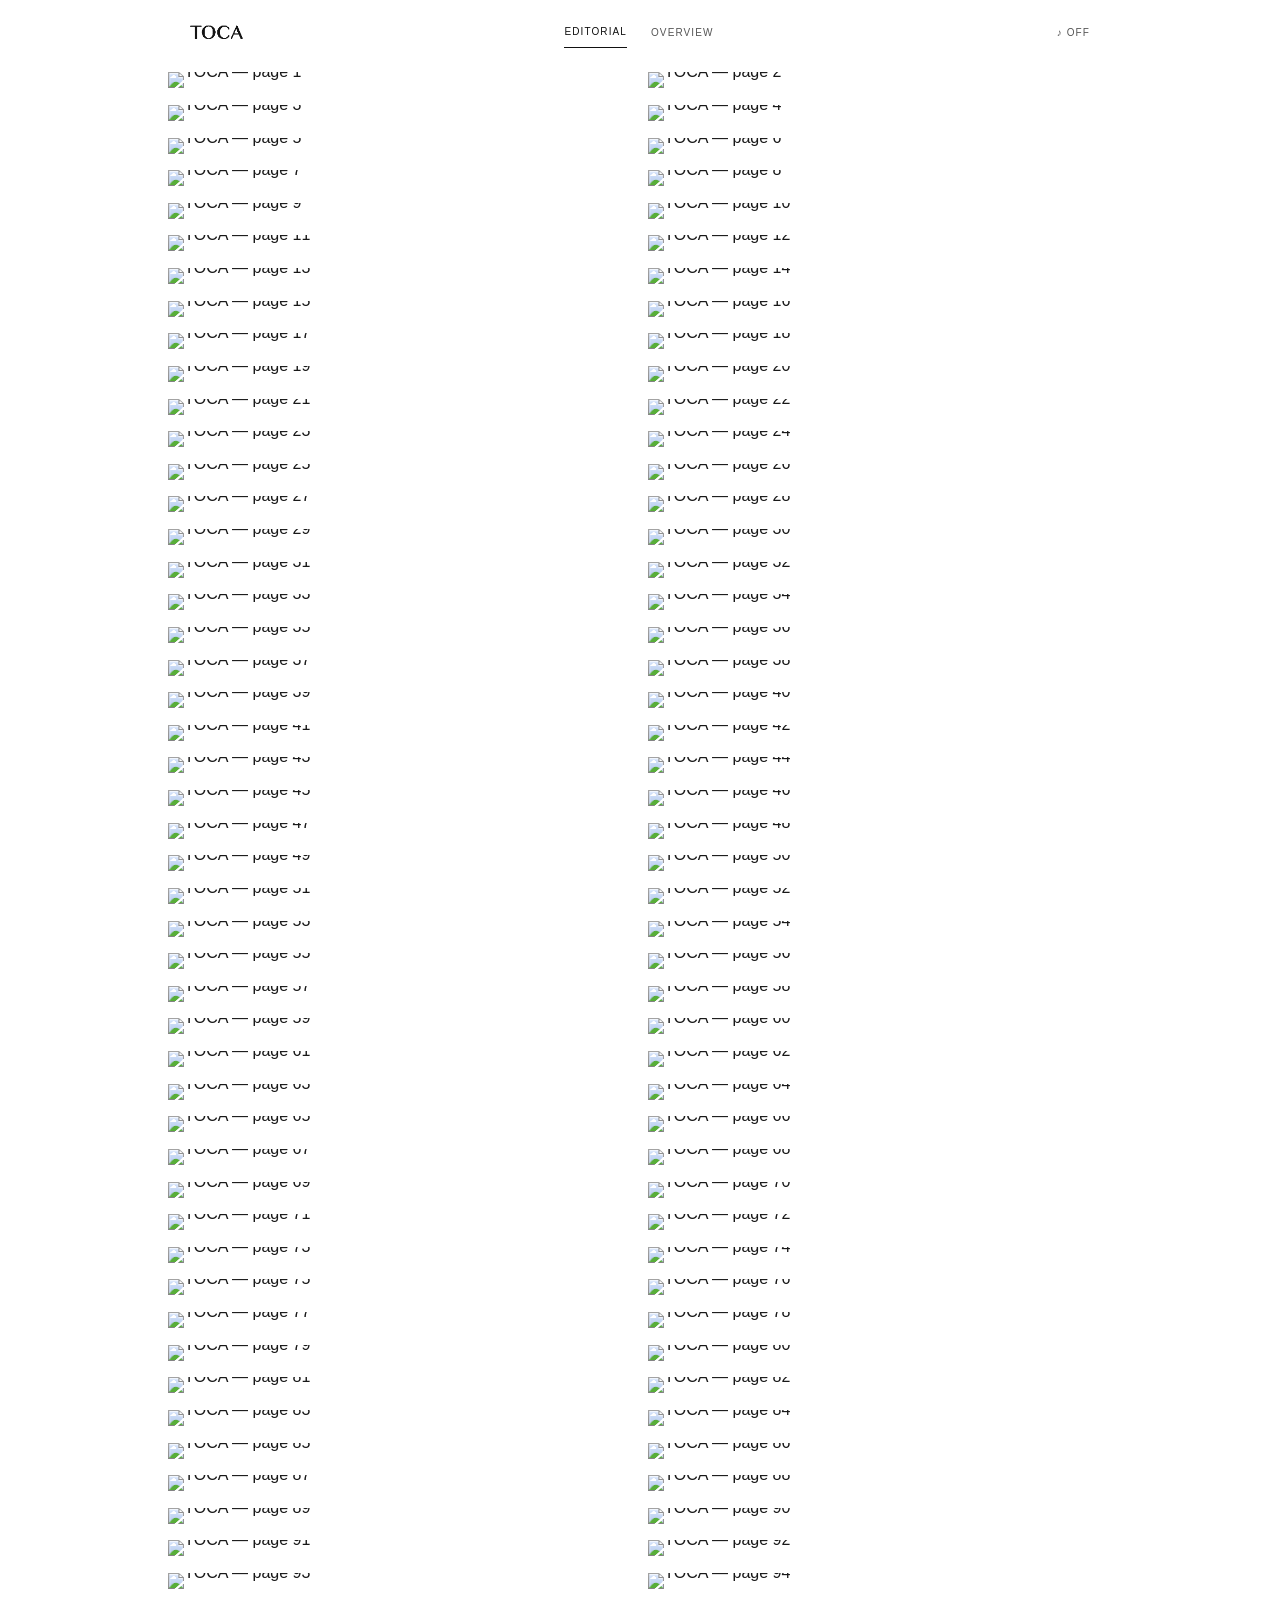
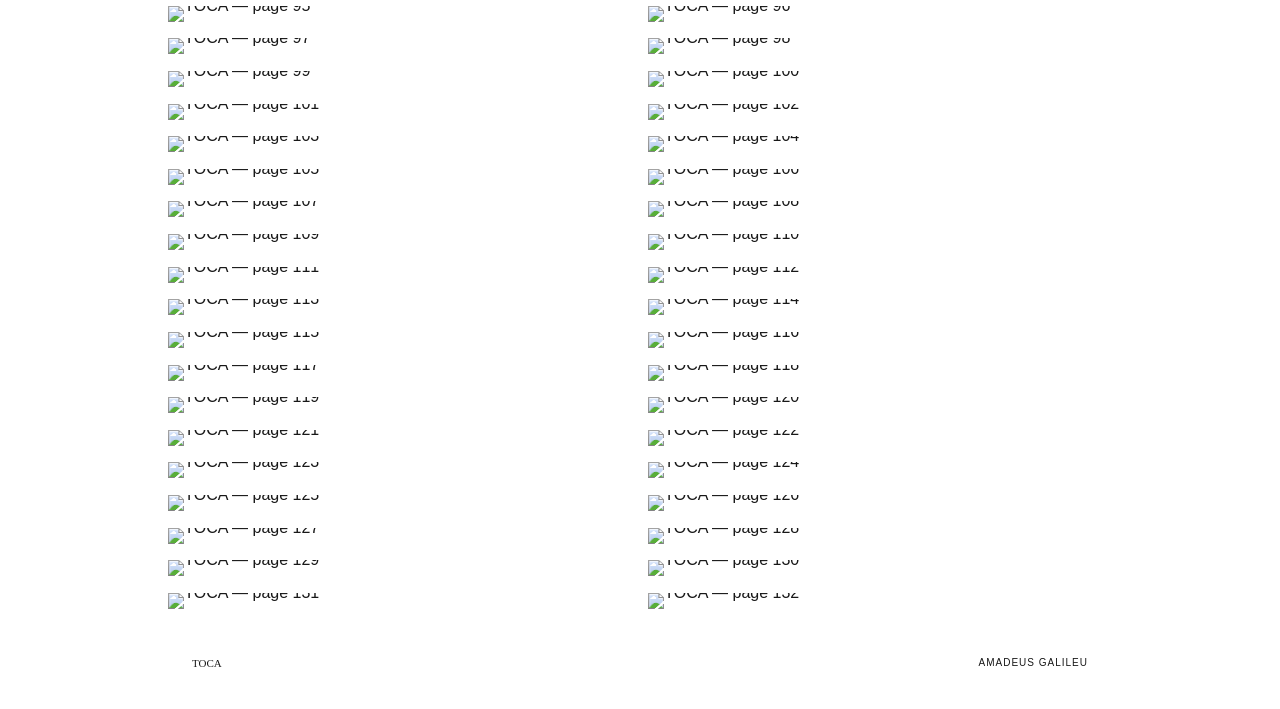
==== index.html @ cc063925 "Add files via upload" ====
<!doctype html><html lang="en"><head><meta charset="utf-8"><meta name="viewport" content="width=device-width,initial-scale=1"><title>TOCA — Amadeus Galileu</title><link rel="stylesheet" href="style.css"></head><body><header><a class="brand" href="#top" aria-label="TOCA home"><img src="toca-logo.png" alt="TOCA"></a><nav aria-label="View modes"><button class="tab active" id="editorialTab" aria-selected="true">EDITORIAL</button><button class="tab" id="overviewTab" aria-selected="false">OVERVIEW</button></nav><div class="controls"><button id="sound" aria-label="Music control">♪ <span id="soundLabel">OFF</span></button></div></header><main id="top"><div id="editorial" class="view" aria-label="Editorial portfolio"></div><div id="overview" class="view" hidden aria-label="Overview of all pages"></div></main><footer>TOCA <span>AMADEUS GALILEU</span></footer><audio id="music" loop preload="none"></audio><dialog id="musicDialog" aria-label="Music options"><form method="dialog"><button class="close" aria-label="Close">×</button></form><h2>Soundtrack</h2><p>London After Midnight — Sacrifice</p><p>Listen through the official release, or use a licensed audio file for playback on this site.</p><a href="https://www.youtube.com/watch?v=sWcyxztky0g" target="_blank" rel="noopener noreferrer">OPEN OFFICIAL VIDEO ↗</a><p class="music-note">The video opens in a separate tab. To enable in-site playback, add a licensed file named <code>music.mp3</code> beside index.html.</p></dialog><script src="script.js"></script></body></html>
---- style.css ----
*{box-sizing:border-box}html{scroll-behavior:smooth}body{margin:0;background:#fff;color:#181818;font-family:Arial,Helvetica,sans-serif}header{height:64px;max-width:920px;margin:auto;padding:0 10px;display:flex;align-items:center;justify-content:space-between;gap:14px}.brand img{display:block;width:53px;height:auto}nav{display:flex;gap:24px;align-items:center}button{font:10px Arial,sans-serif;letter-spacing:.11em;color:#555;background:none;border:0;cursor:pointer;padding:10px 0}.tab.active{color:#111;border-bottom:1px solid #111}.controls{min-width:55px;text-align:right}#editorial{width:min(calc(100% - 24px),960px);margin:auto}.spread{display:grid;grid-template-columns:repeat(2,minmax(0,1fr));gap:0}.page{position:relative;min-width:0;padding:.22cm;line-height:0}.page img{display:block;width:100%;height:auto;object-fit:contain}.overlay{position:absolute;left:.22cm;right:.22cm;bottom:.22cm;max-height:75%;overflow:auto;transform:translateY(102%);transition:transform .5s ease;background:rgba(255,255,255,.87);padding:20px;font:14px/1.55 Georgia,serif;line-height:1.55;pointer-events:none}.page.has-note{overflow:hidden;cursor:pointer}.page.has-note:hover .overlay,.page.has-note.open .overlay,.page.has-note:focus .overlay{transform:translateY(0)}#overview{width:min(calc(100% - 24px),1100px);margin:18px auto 40px}.overview-grid{display:grid;grid-template-columns:repeat(7,minmax(0,1fr));gap:7px}.thumb{display:block;min-width:0;border:0;background:#fff;padding:0;cursor:pointer;position:relative}.thumb img{display:block;width:100%;height:auto;aspect-ratio:1;object-fit:contain}.thumb span{display:block;text-align:center;color:#777;font:9px Arial,sans-serif;padding:5px 0}.thumb:hover img,.thumb:focus-visible img{outline:1px solid #555;outline-offset:2px}footer{max-width:920px;margin:0 auto;padding:40px 12px;display:flex;justify-content:space-between;font:11px Georgia,serif}footer span{font:10px Arial,sans-serif;letter-spacing:.1em}[hidden]{display:none!important}@media(max-width:850px){.overview-grid{grid-template-columns:repeat(5,minmax(0,1fr))}}@media(max-width:550px){header{height:54px;padding:0 10px}nav{gap:12px}button{font-size:9px}.brand img{width:45px}#editorial{width:100%}.page{padding:.20cm}.overlay{left:.20cm;right:.20cm;bottom:.20cm;padding:10px;font-size:11px}.overview-grid{grid-template-columns:repeat(3,minmax(0,1fr));gap:5px}footer{padding:25px 10px}}

/* Music options, displayed only when no licensed local audio is available. */
dialog{border:1px solid #d8d8d8;background:white;color:#222;max-width:min(440px,calc(100% - 32px));padding:28px 32px;box-shadow:0 12px 50px #0002;font:13px/1.6 Arial,sans-serif}dialog::backdrop{background:#0005}dialog h2{font:16px Georgia,serif;margin:0 0 14px}dialog p{margin:8px 0 14px}dialog a{color:#111;letter-spacing:.08em;font-size:11px;text-decoration:underline}dialog .music-note{font-size:11px;color:#777;margin-top:24px}dialog form{float:right}dialog .close{font-size:24px;padding:0;line-height:1}
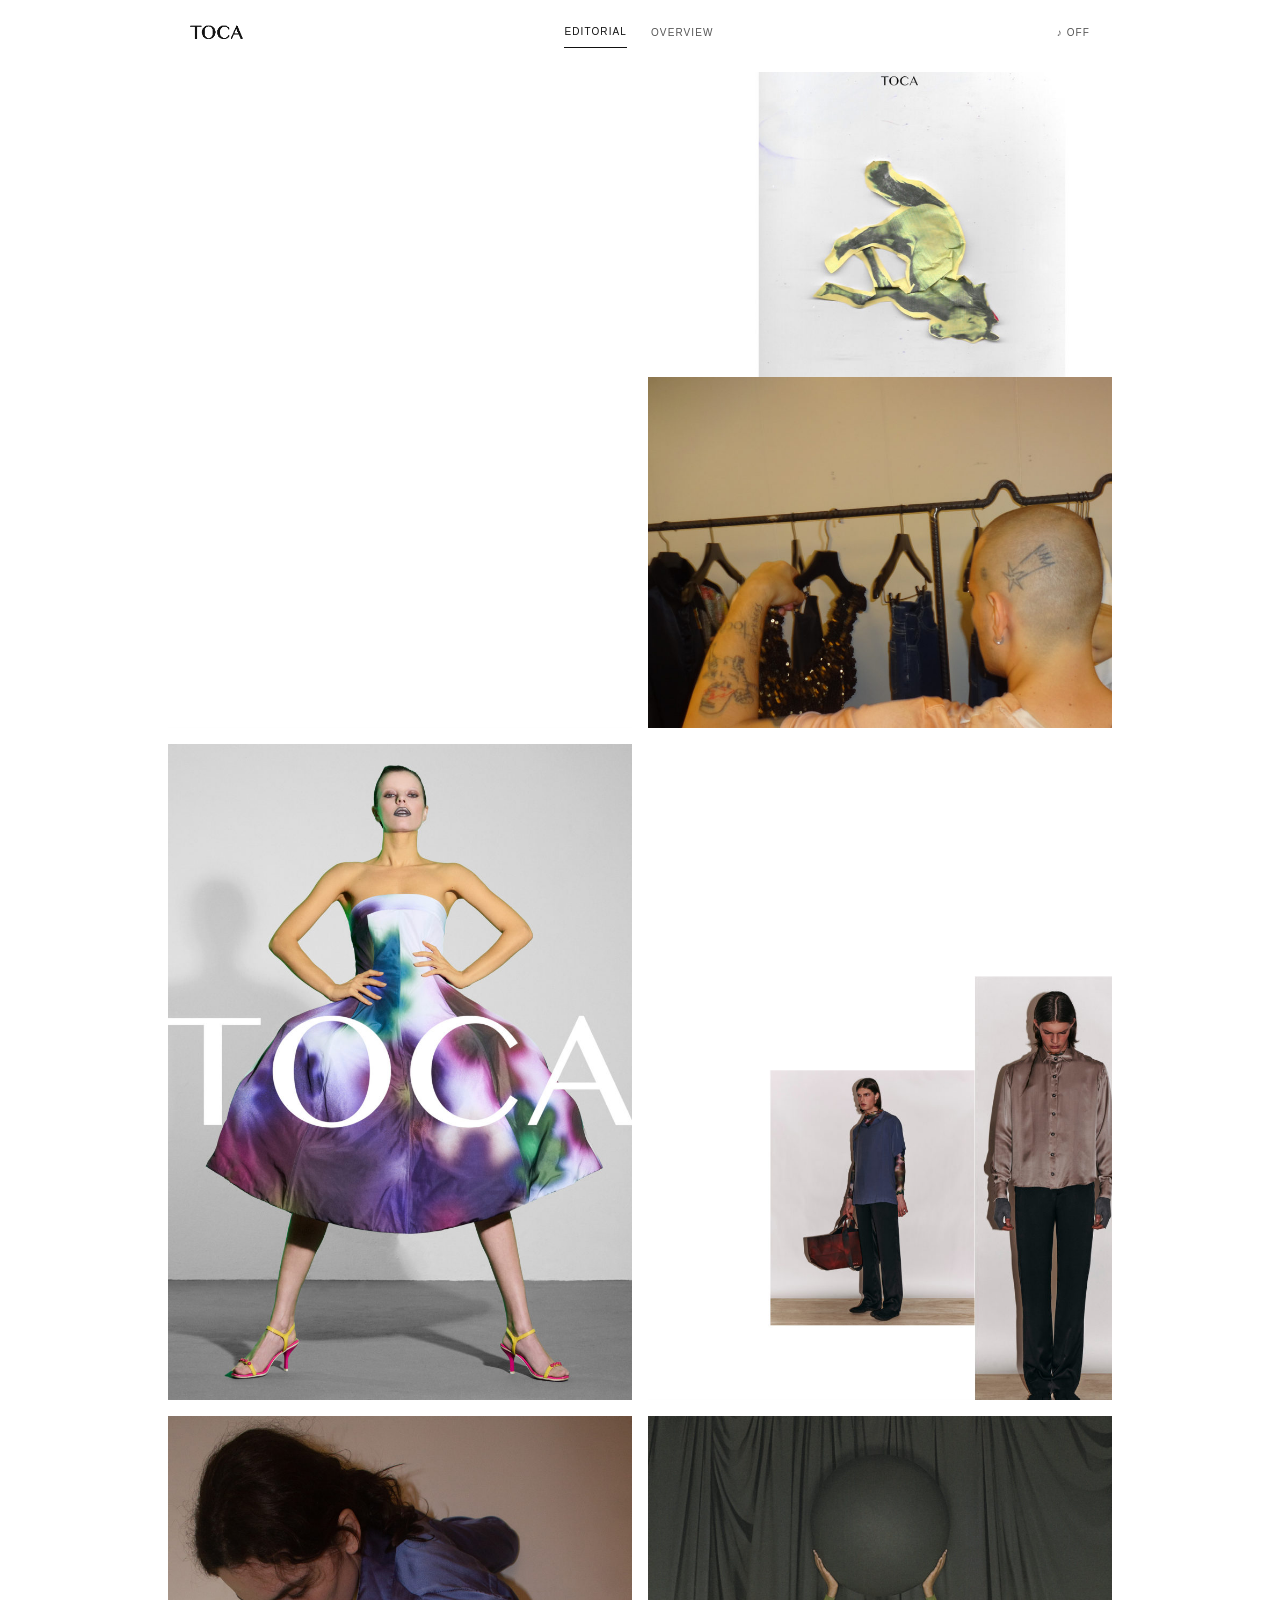
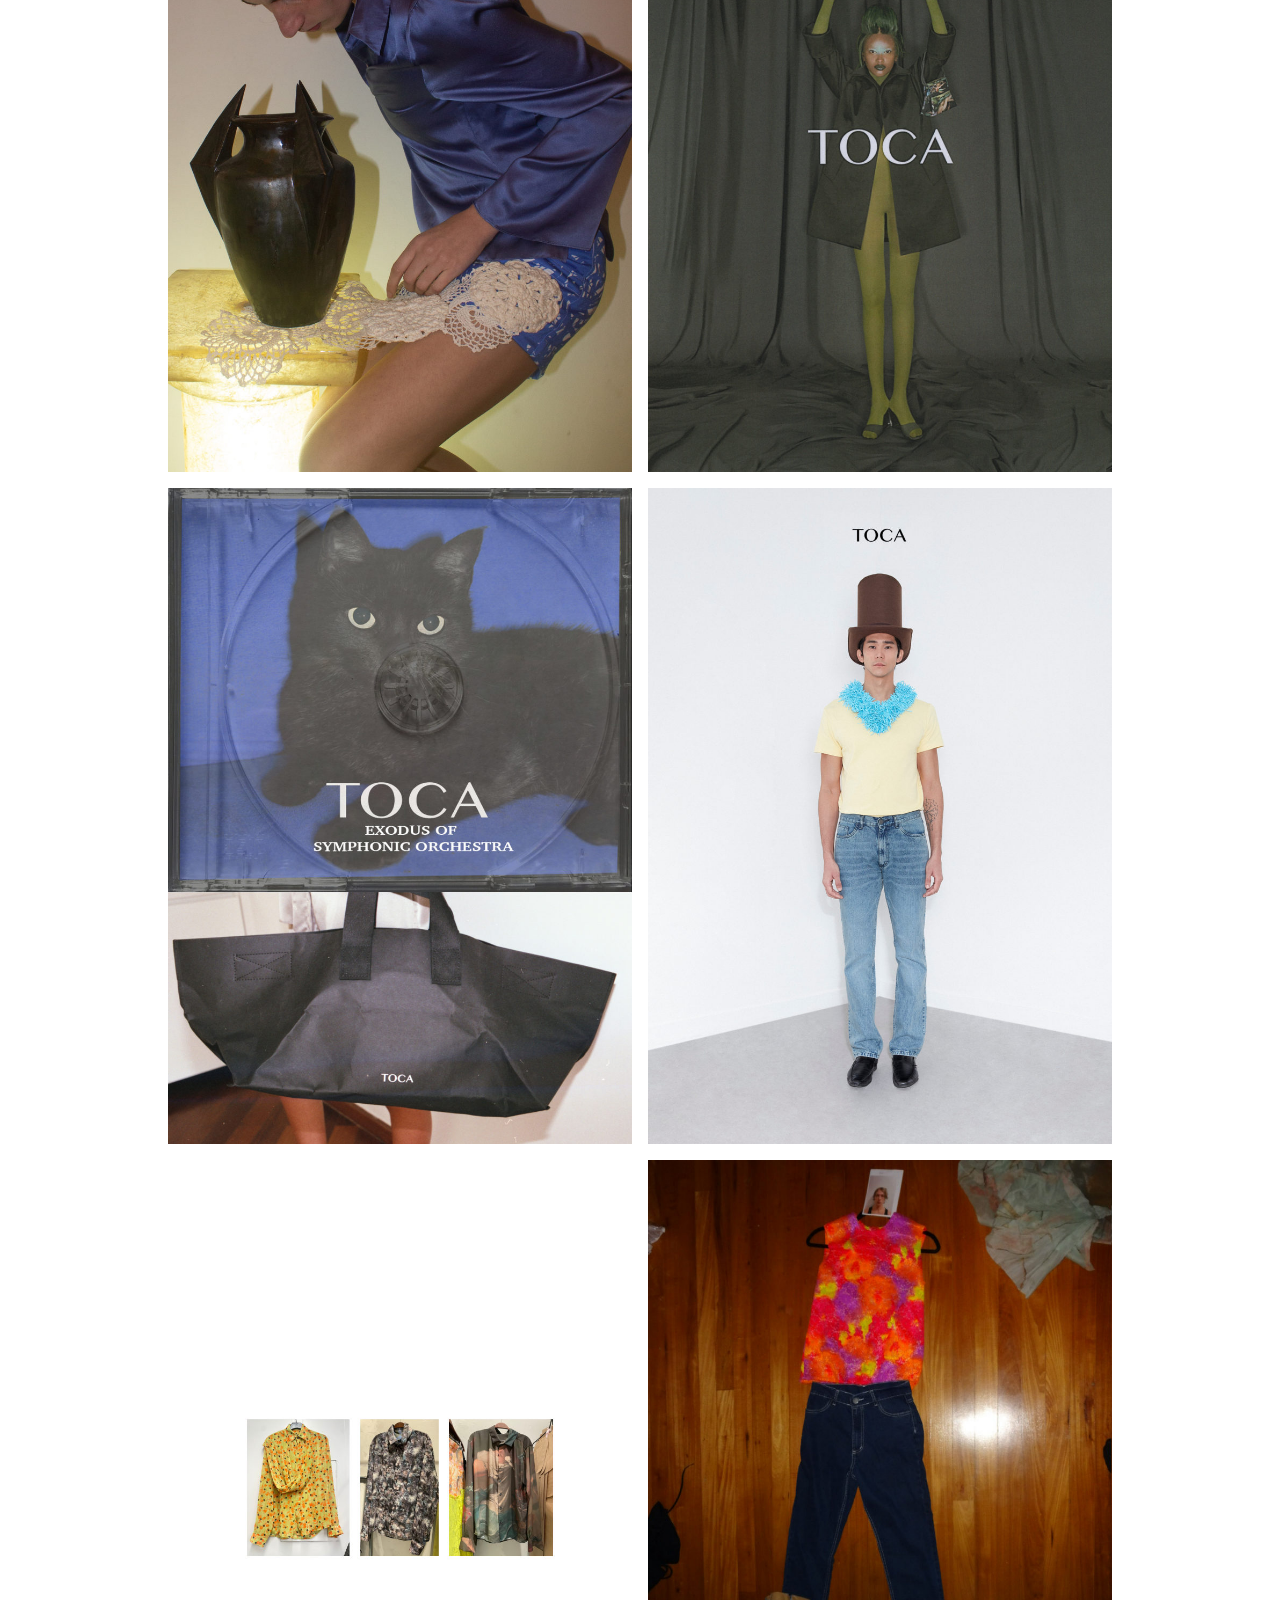
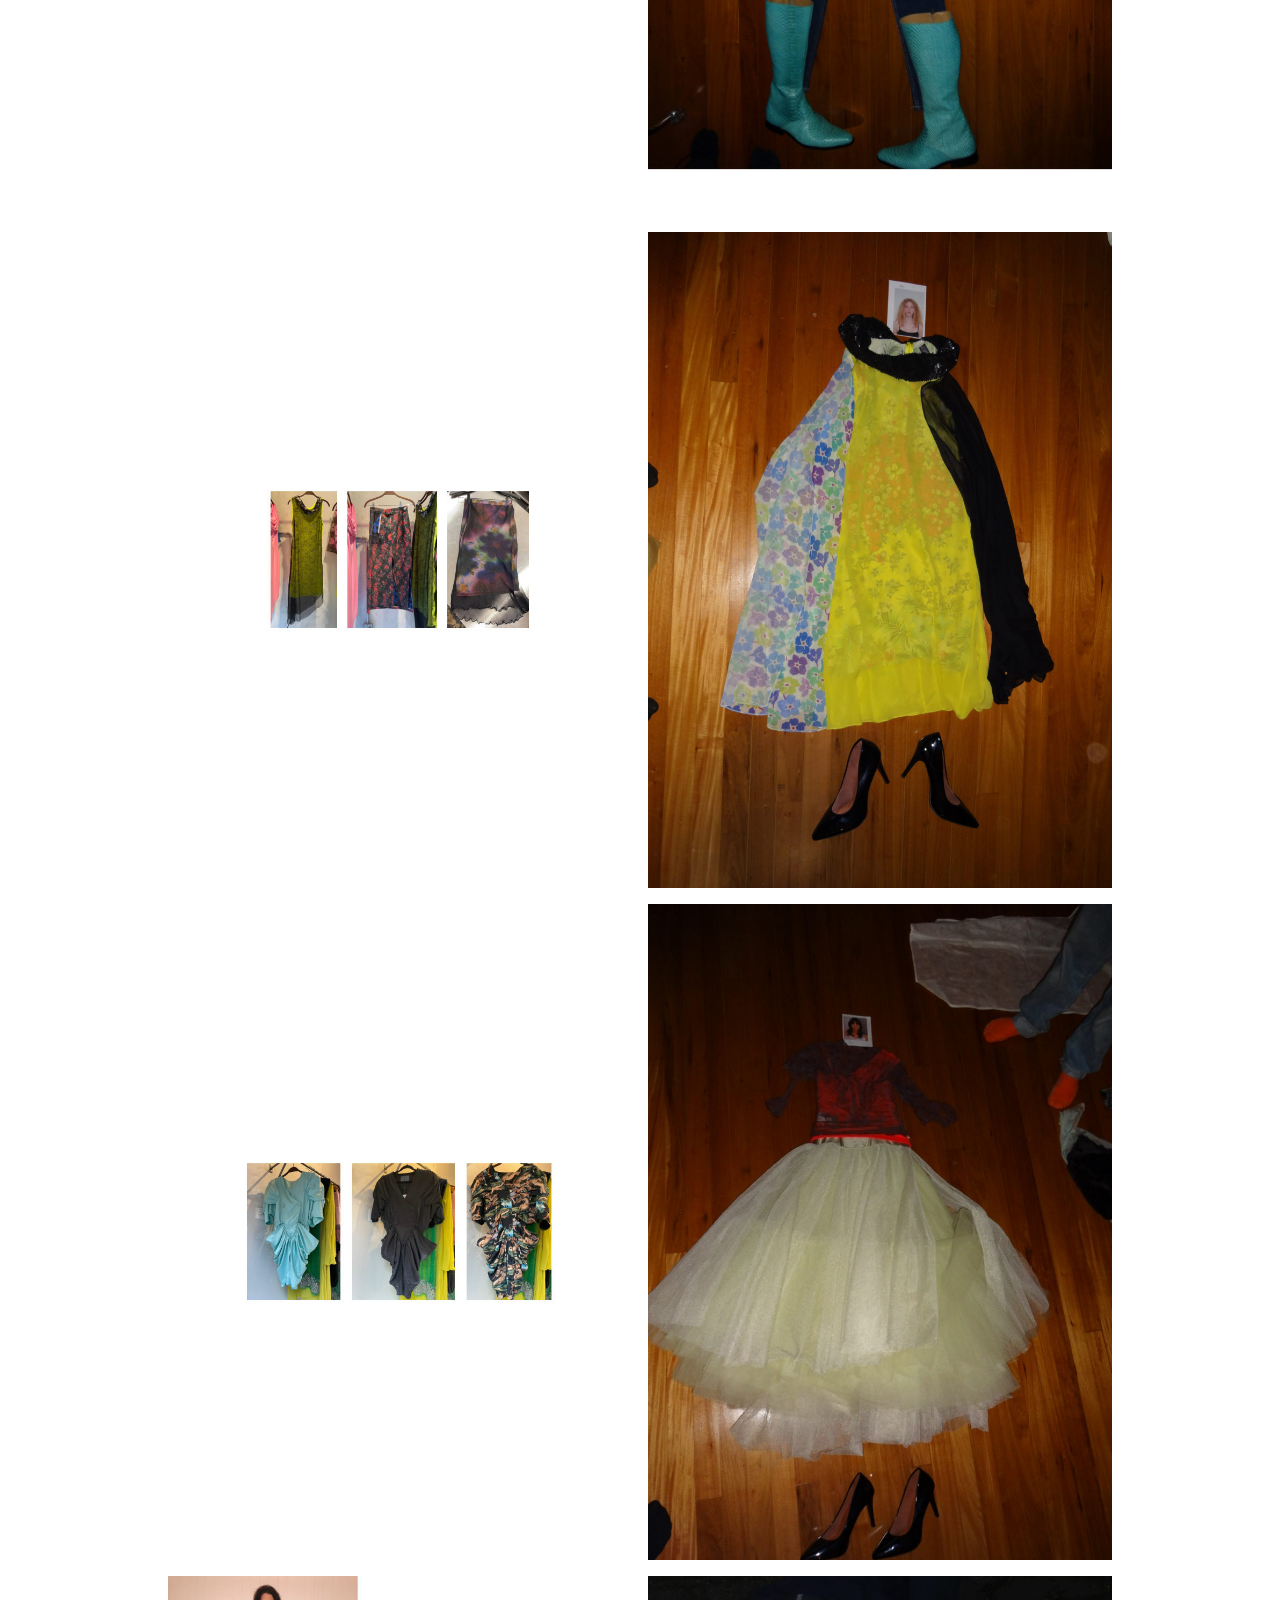
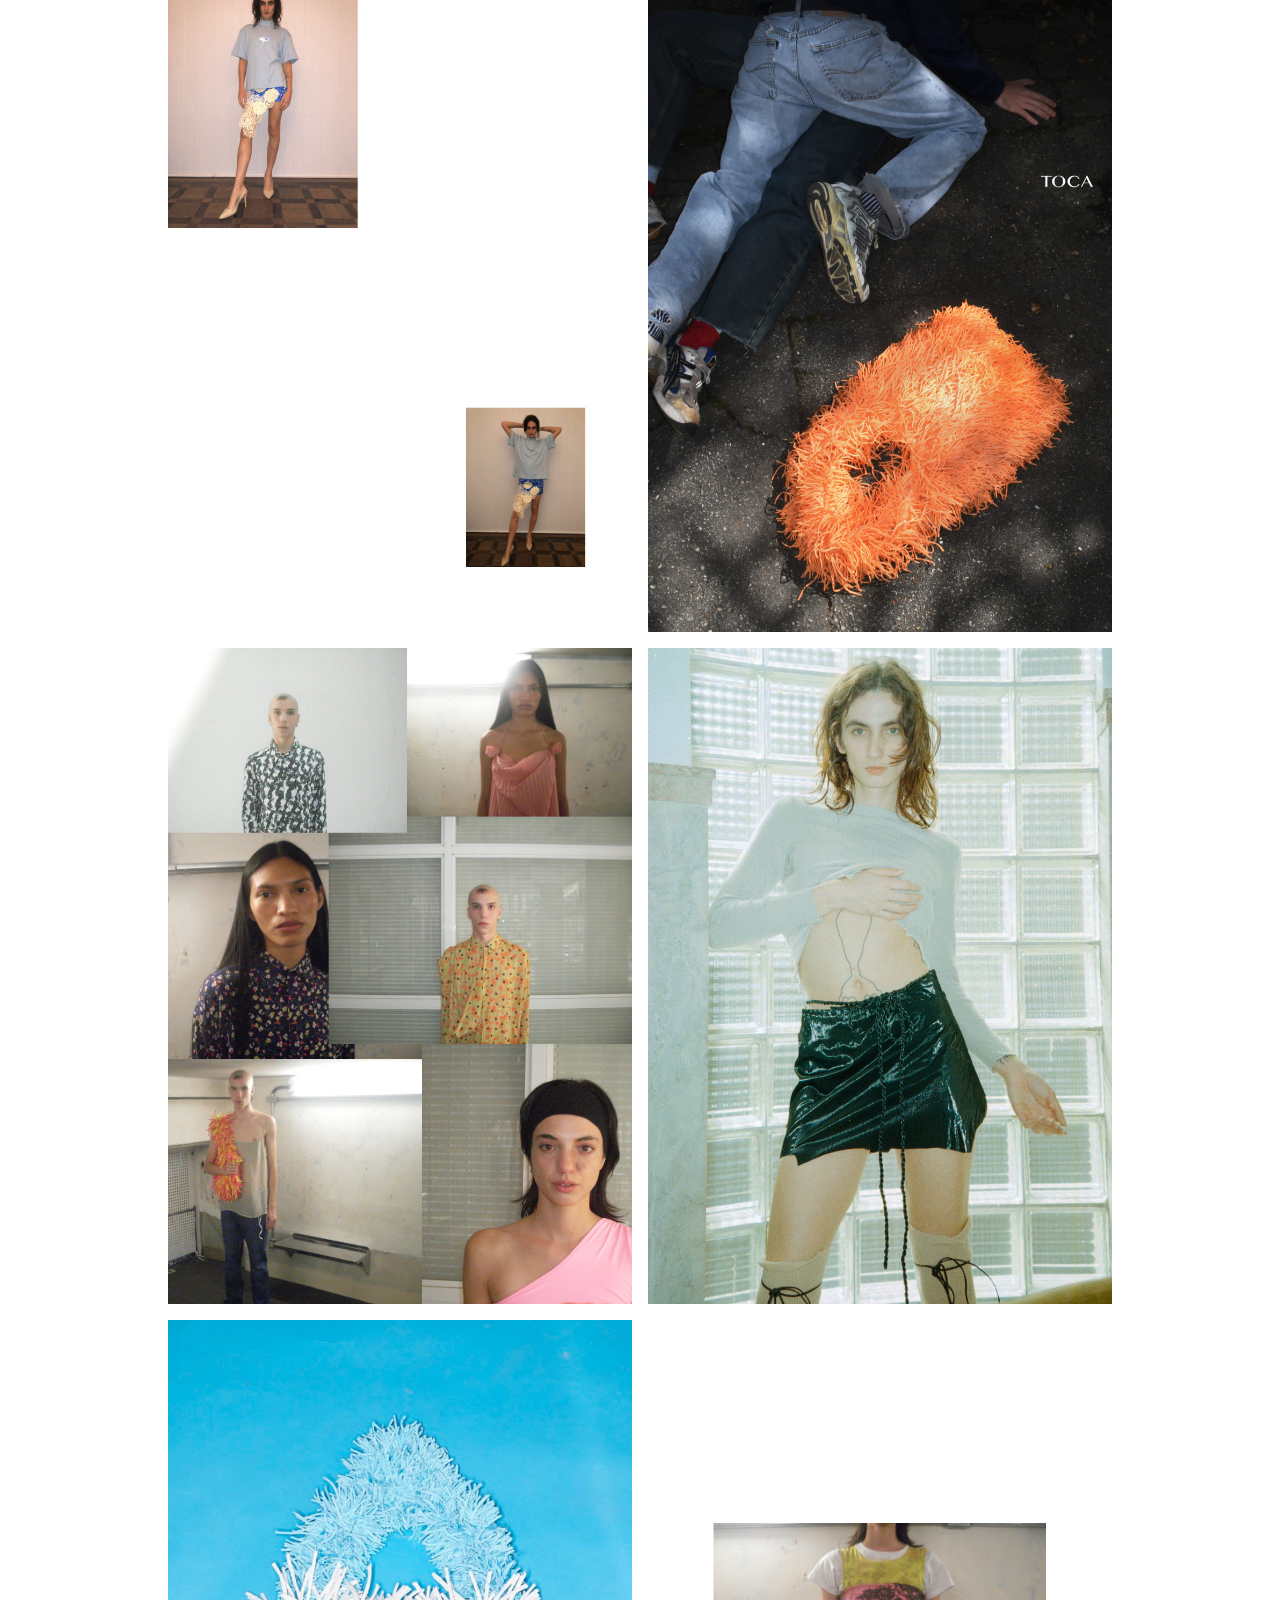
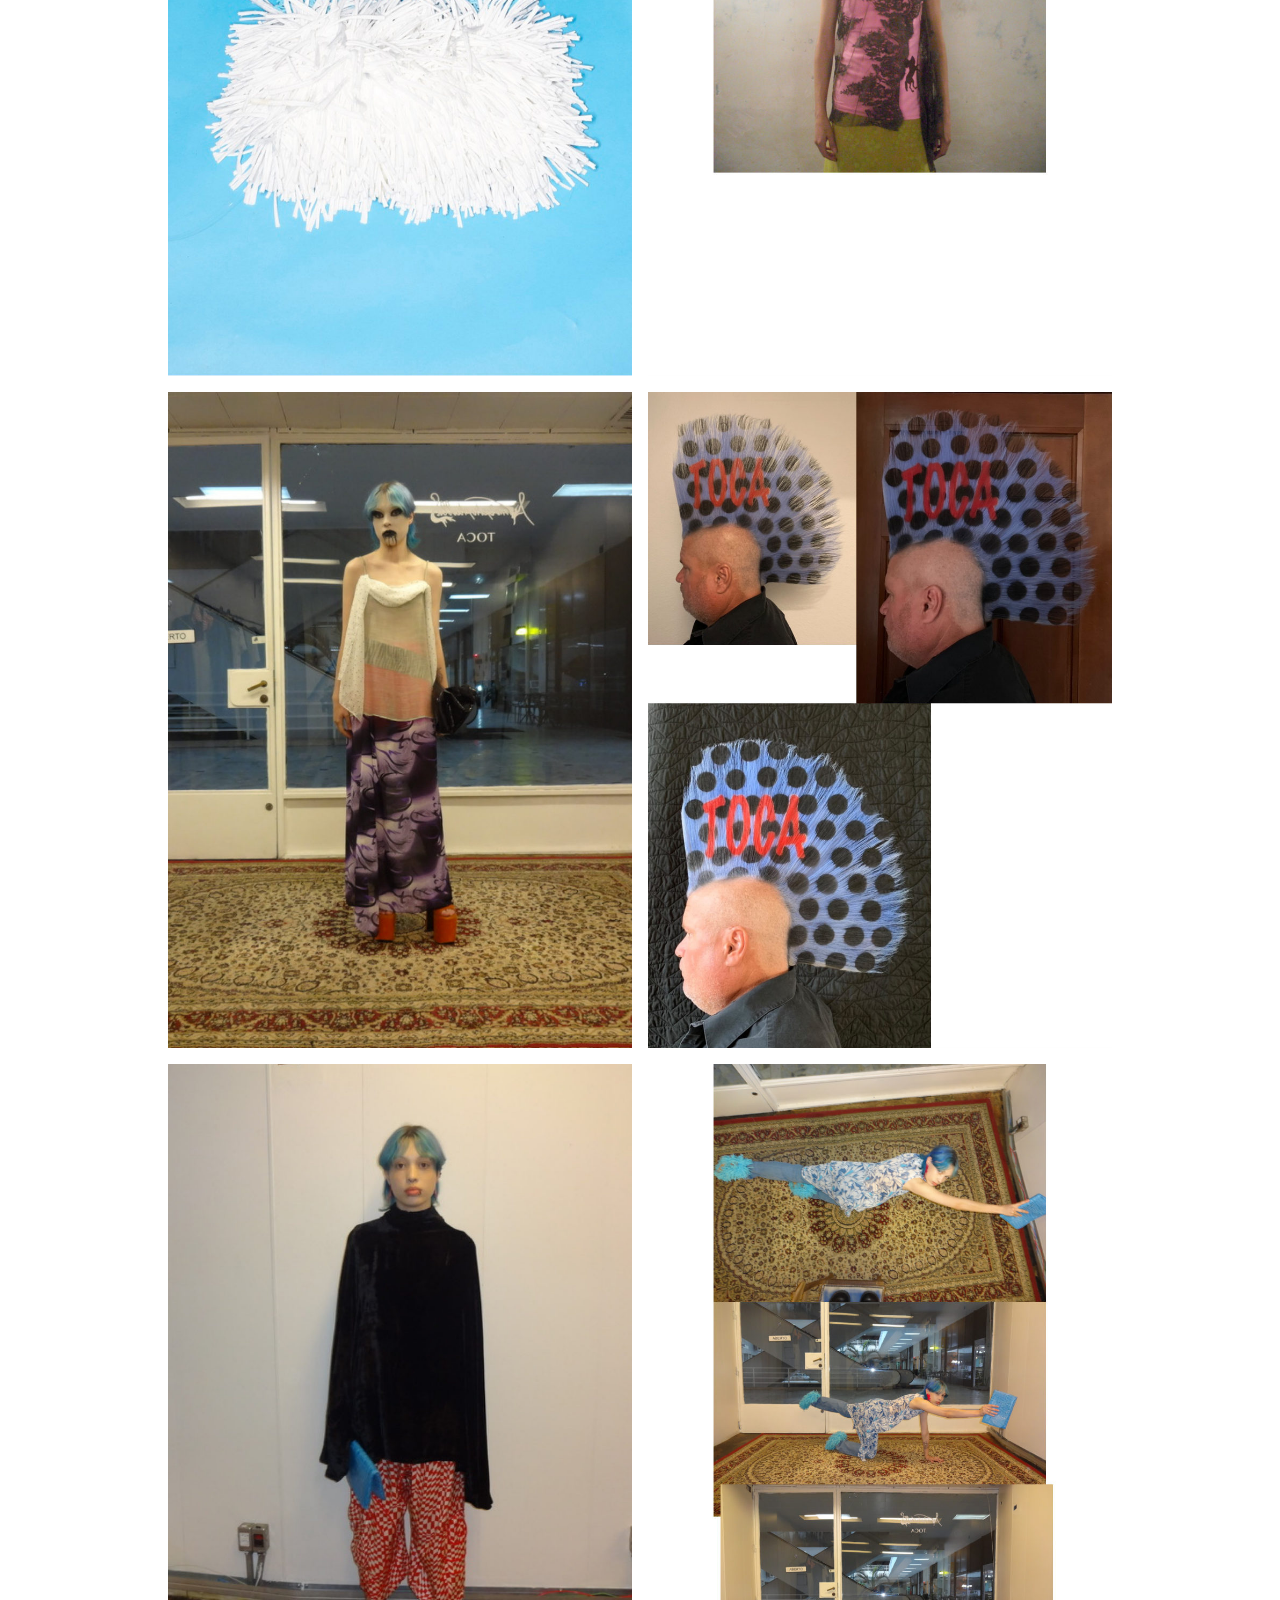
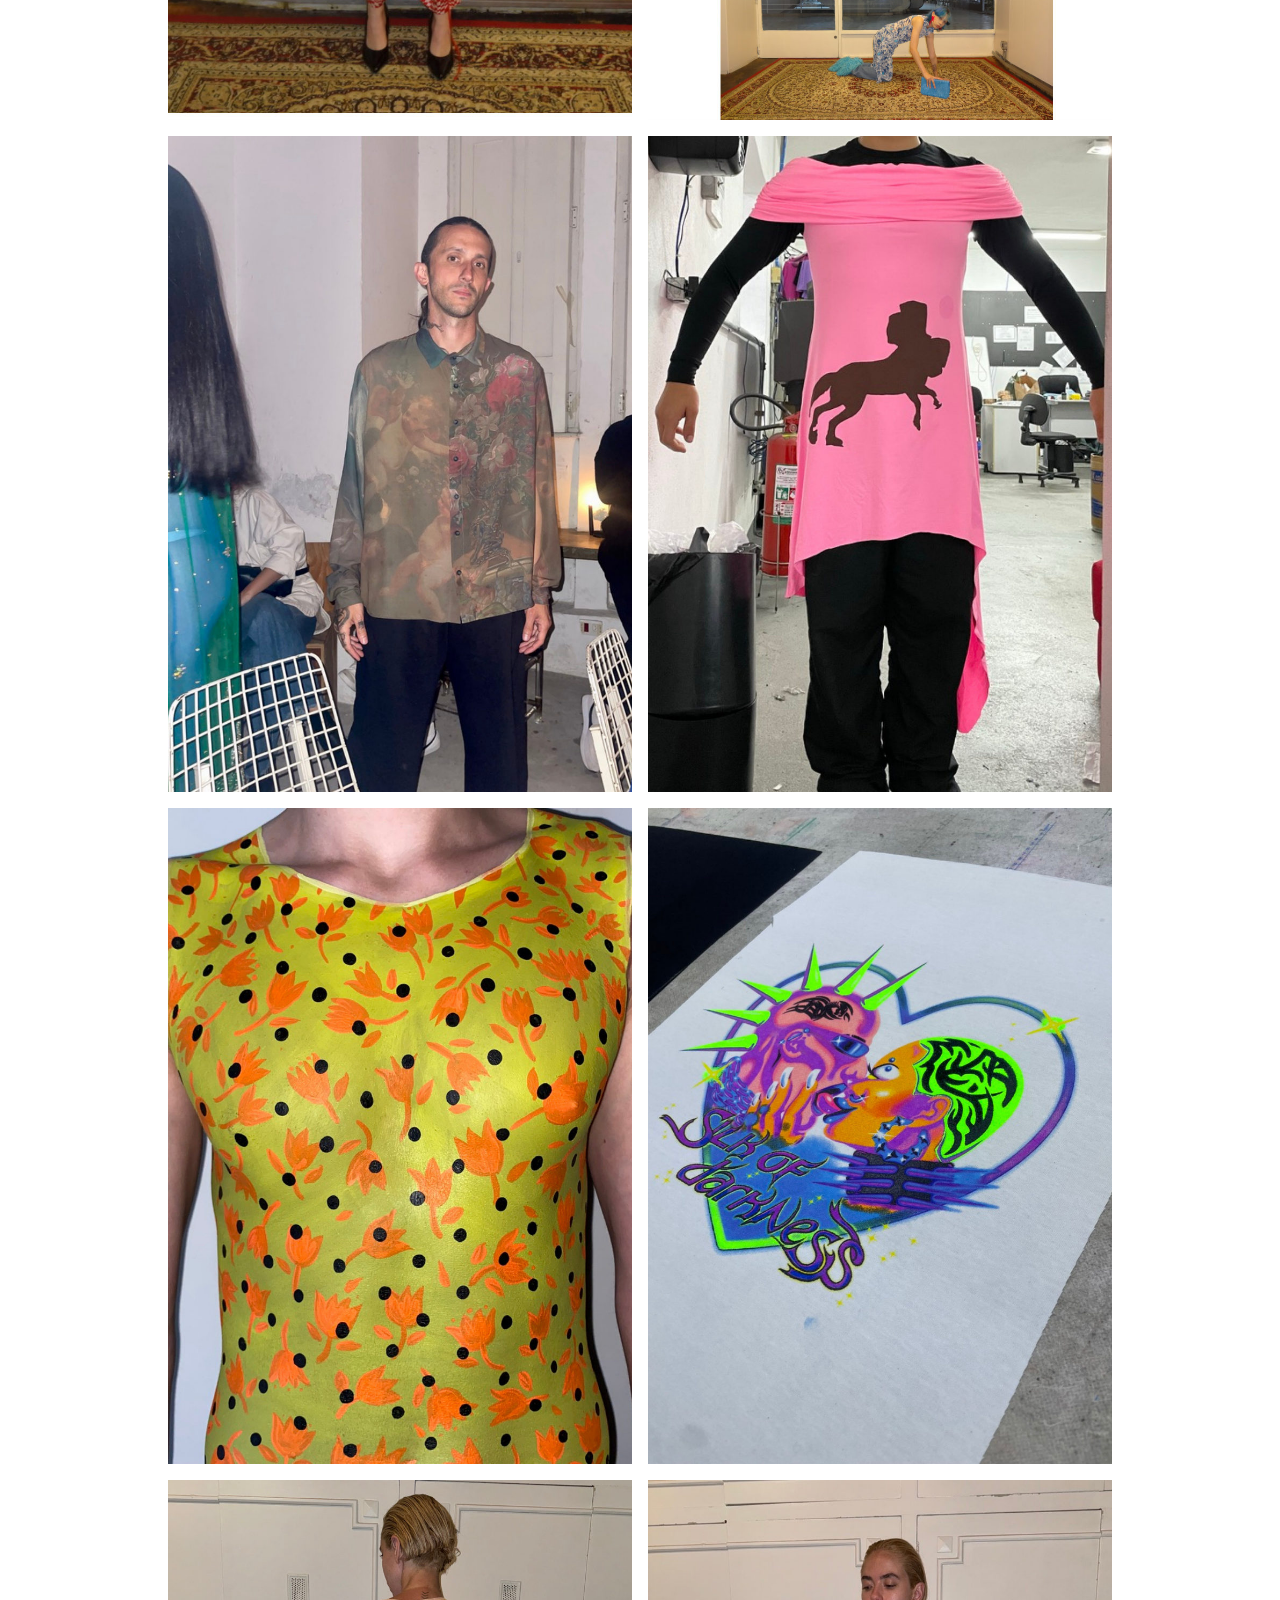
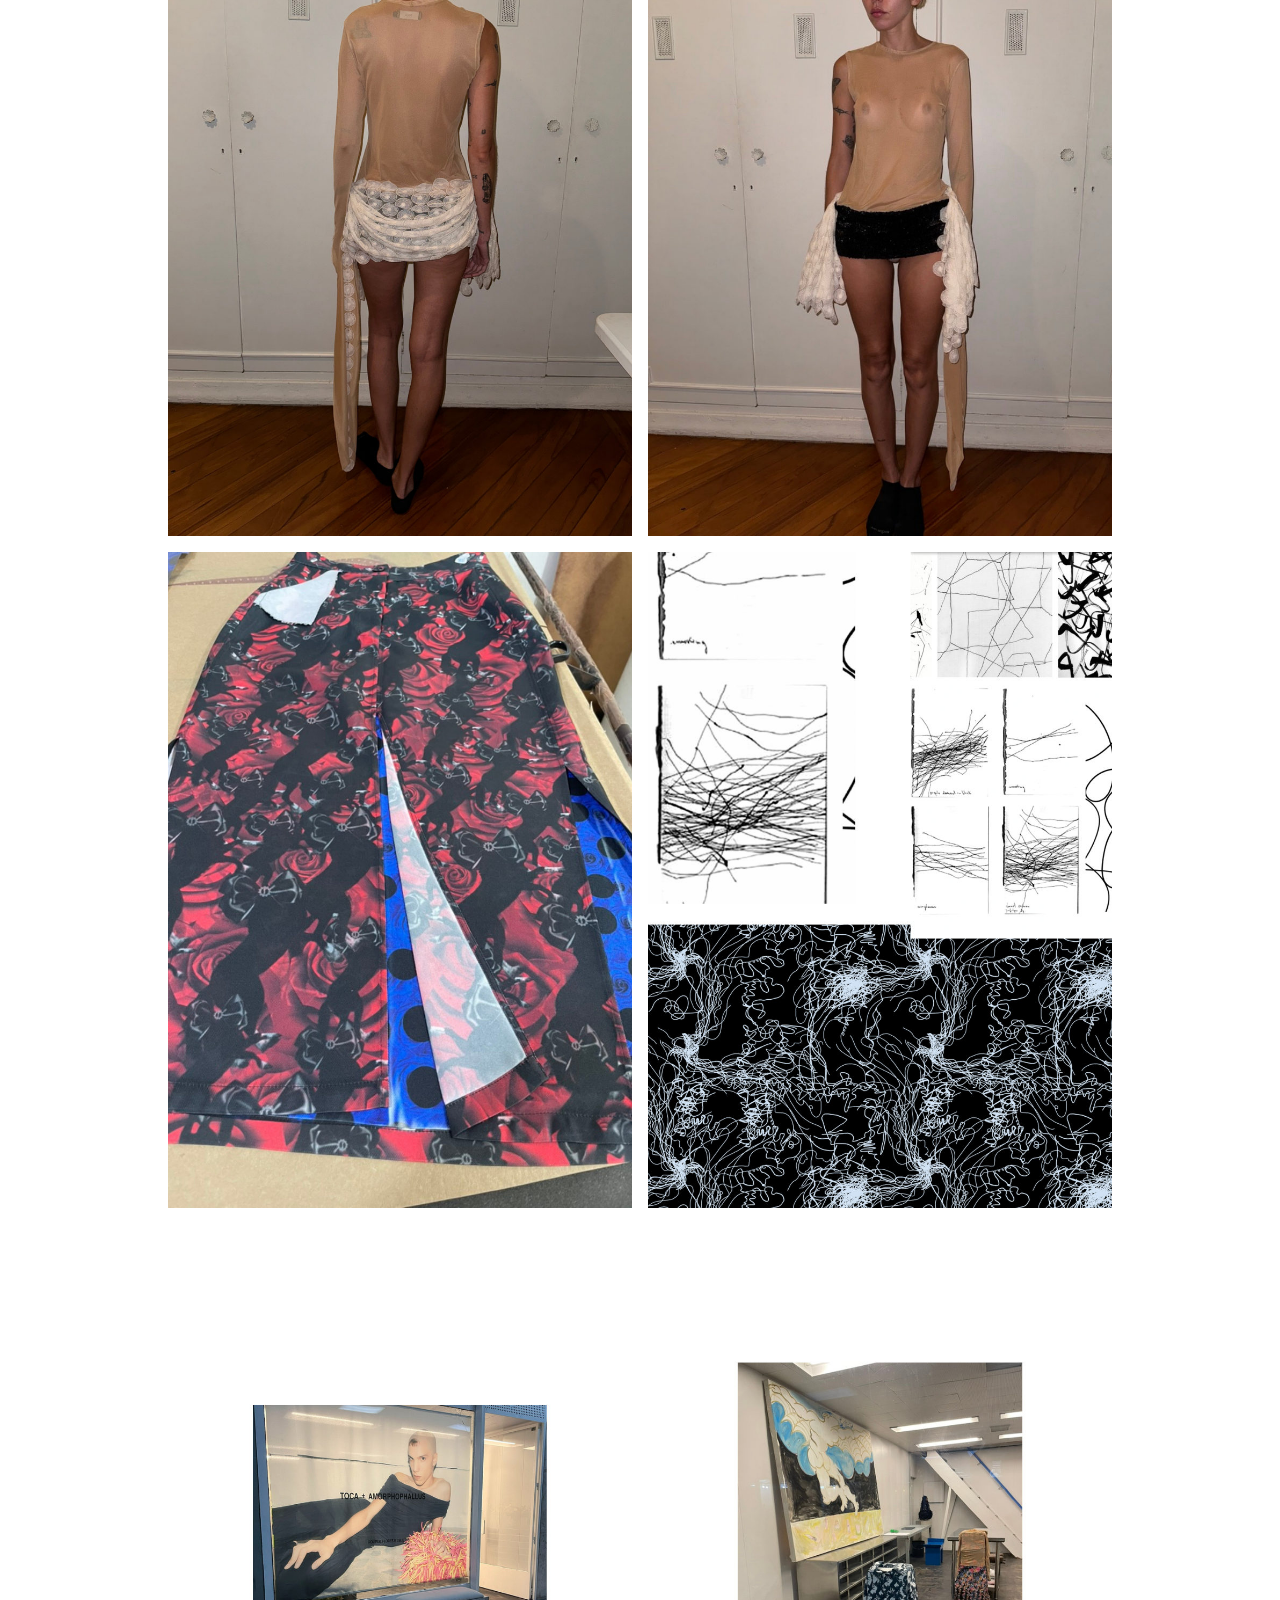
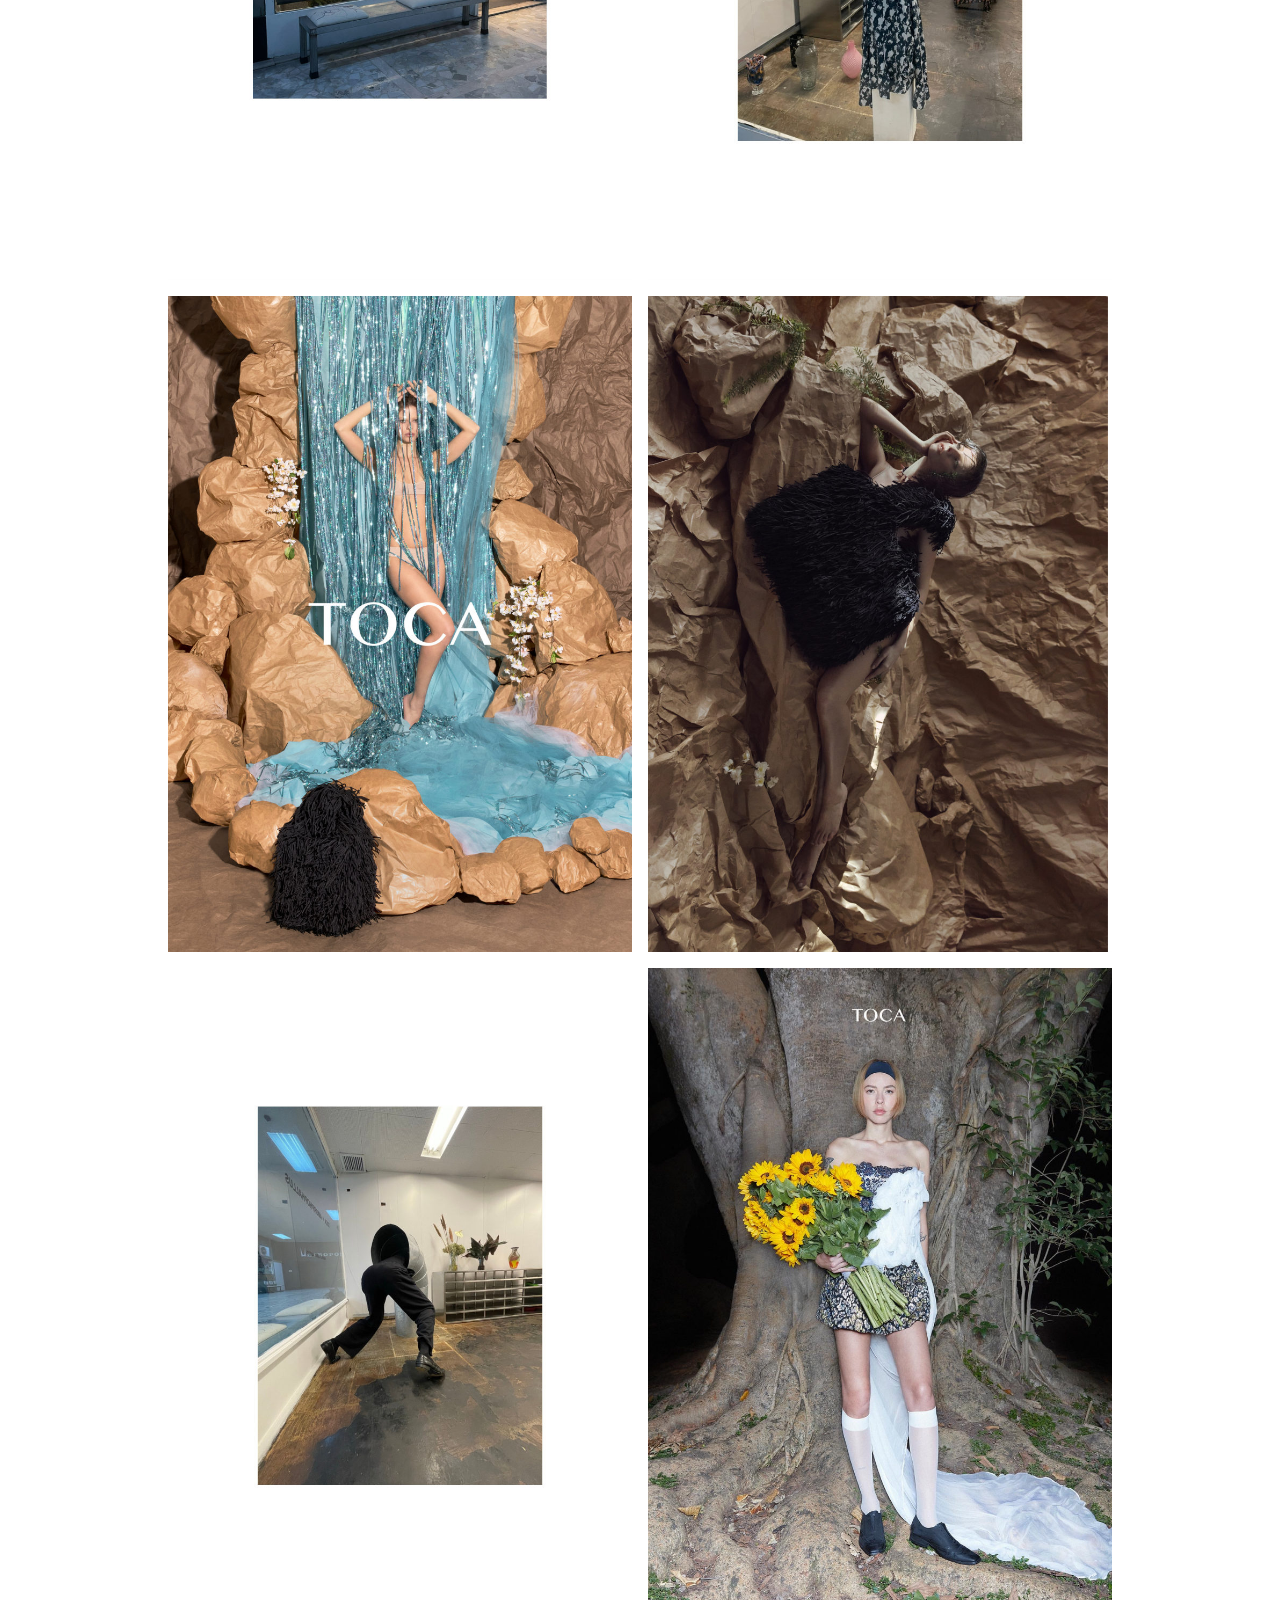
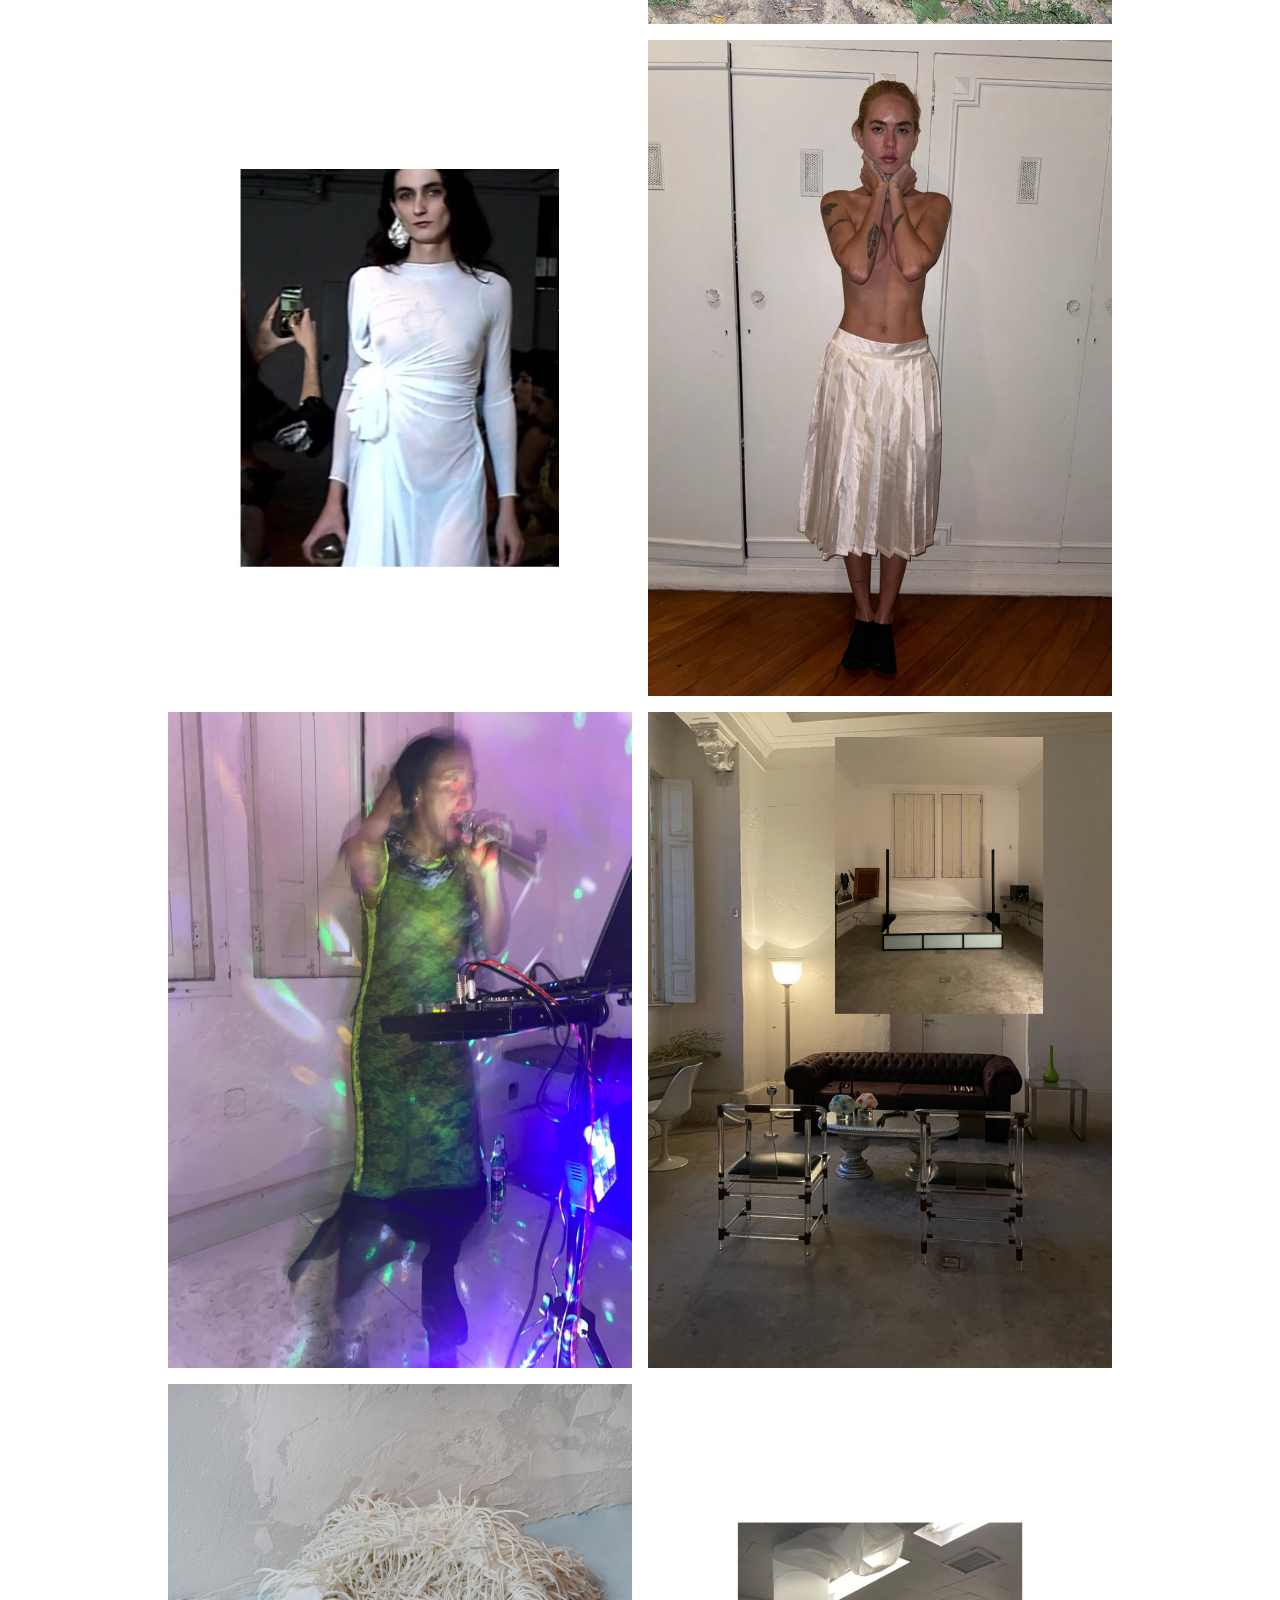
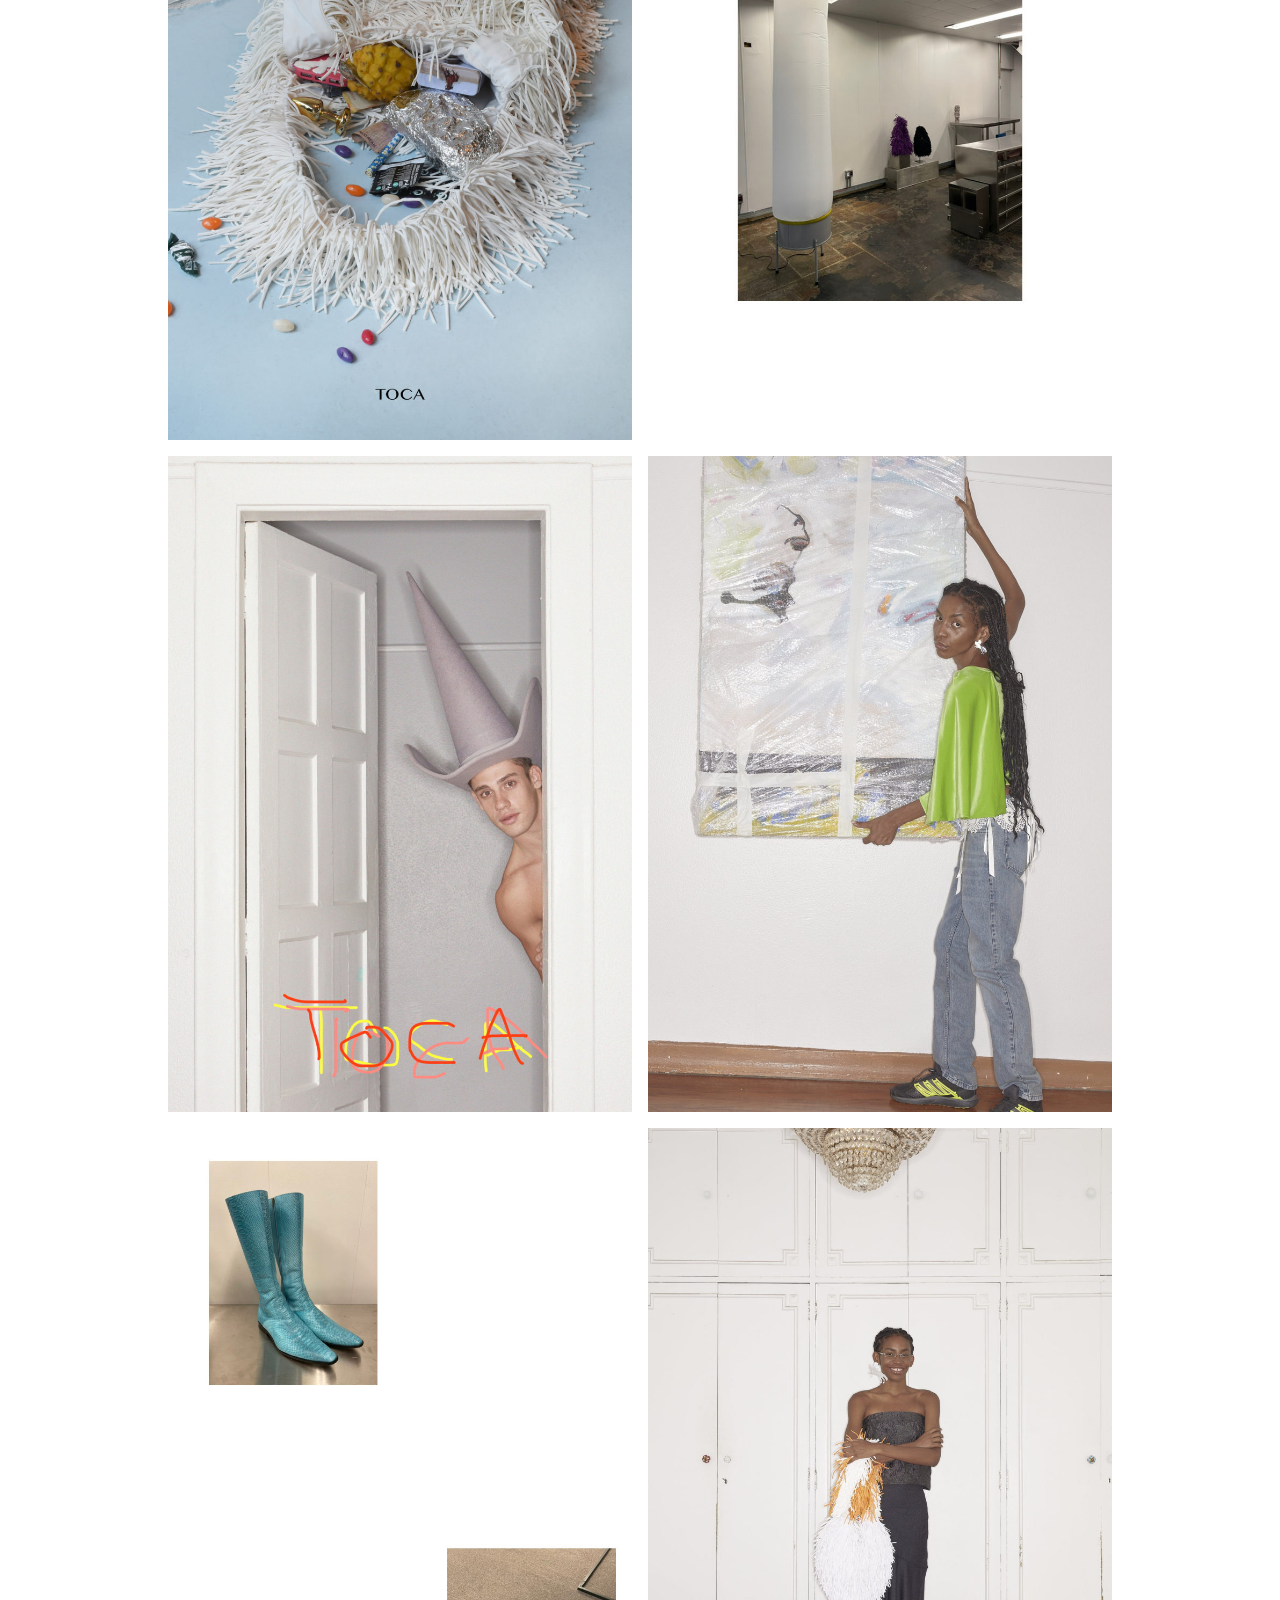
==== commit b04b994e: "Update index.html" ====
--- a/index.html
+++ b/index.html
@@ -1 +1,10 @@
-<!doctype html><html lang="en"><head><meta charset="utf-8"><meta name="viewport" content="width=device-width,initial-scale=1"><title>TOCA — Amadeus Galileu</title><link rel="stylesheet" href="style.css"></head><body><header><a class="brand" href="#top" aria-label="TOCA home"><img src="toca-logo.png" alt="TOCA"></a><nav aria-label="View modes"><button class="tab active" id="editorialTab" aria-selected="true">EDITORIAL</button><button class="tab" id="overviewTab" aria-selected="false">OVERVIEW</button></nav><div class="controls"><button id="sound" aria-label="Music control">♪ <span id="soundLabel">OFF</span></button></div></header><main id="top"><div id="editorial" class="view" aria-label="Editorial portfolio"></div><div id="overview" class="view" hidden aria-label="Overview of all pages"></div></main><footer>TOCA <span>AMADEUS GALILEU</span></footer><audio id="music" loop preload="none"></audio><dialog id="musicDialog" aria-label="Music options"><form method="dialog"><button class="close" aria-label="Close">×</button></form><h2>Soundtrack</h2><p>London After Midnight — Sacrifice</p><p>Listen through the official release, or use a licensed audio file for playback on this site.</p><a href="https://www.youtube.com/watch?v=sWcyxztky0g" target="_blank" rel="noopener noreferrer">OPEN OFFICIAL VIDEO ↗</a><p class="music-note">The video opens in a separate tab. To enable in-site playback, add a licensed file named <code>music.mp3</code> beside index.html.</p></dialog><script src="script.js"></script></body></html>
+<!doctype html><html lang="en"><head><meta charset="utf-8"><meta name="viewport" content="width=device-width,initial-scale=1"><title>TOCA — Amadeus Galileu</title><link rel="stylesheet" href="style.css"></head><body><header><a class="brand" href="#top" aria-label="TOCA home"><img src="toca-logo.png" alt="TOCA"></a><nav aria-label="View modes"><button class="tab active" id="editorialTab" aria-selected="true">EDITORIAL</button><button class="tab" id="overviewTab" aria-selected="false">OVERVIEW</button></nav><div class="controls"><button id="sound" aria-label="Music control">♪ <span id="soundLabel">OFF</span></button></div></header><main id="top"><div id="editorial" class="view" aria-label="Editorial portfolio"></div><div id="overview" class="view" hidden aria-label="Overview of all pages"></div></main><footer>TOCA <span>AMADEUS GALILEU</span></footer><audio id="music" loop preload="none"></audio><dialog id="musicDialog" aria-label="Music options"><form method="dialog"><button class="close" aria-label="Close">×</button></form><h2>Soundtrack</h2><p>London After Midnight — Sacrifice</p><p>Listen through the official release, or use a licensed audio file for playback on this site.</p><a href="https://www.youtube.com/watch?v=sWcyxztky0g" target="_blank" rel="noopener noreferrer">OPEN OFFICIAL VIDEO ↗</a><p class="music-note">The video opens in a separate tab. To enable in-site playback, add a licensed file named <code>music.mp3</code> beside index.html.</p></dialog><script src="script.js"></script>
+
+<iframe
+  title="Sacrifice - London After Midnight"
+  style="border:0;width:100%;height:42px;"
+  src="https://bandcamp.com/EmbeddedPlayer/album=3068231352/size=small/bgcol=ffffff/linkcol=0687f5/track=3417759935/transparent=true/"
+  loading="lazy">
+</iframe>
+
+</body></html>
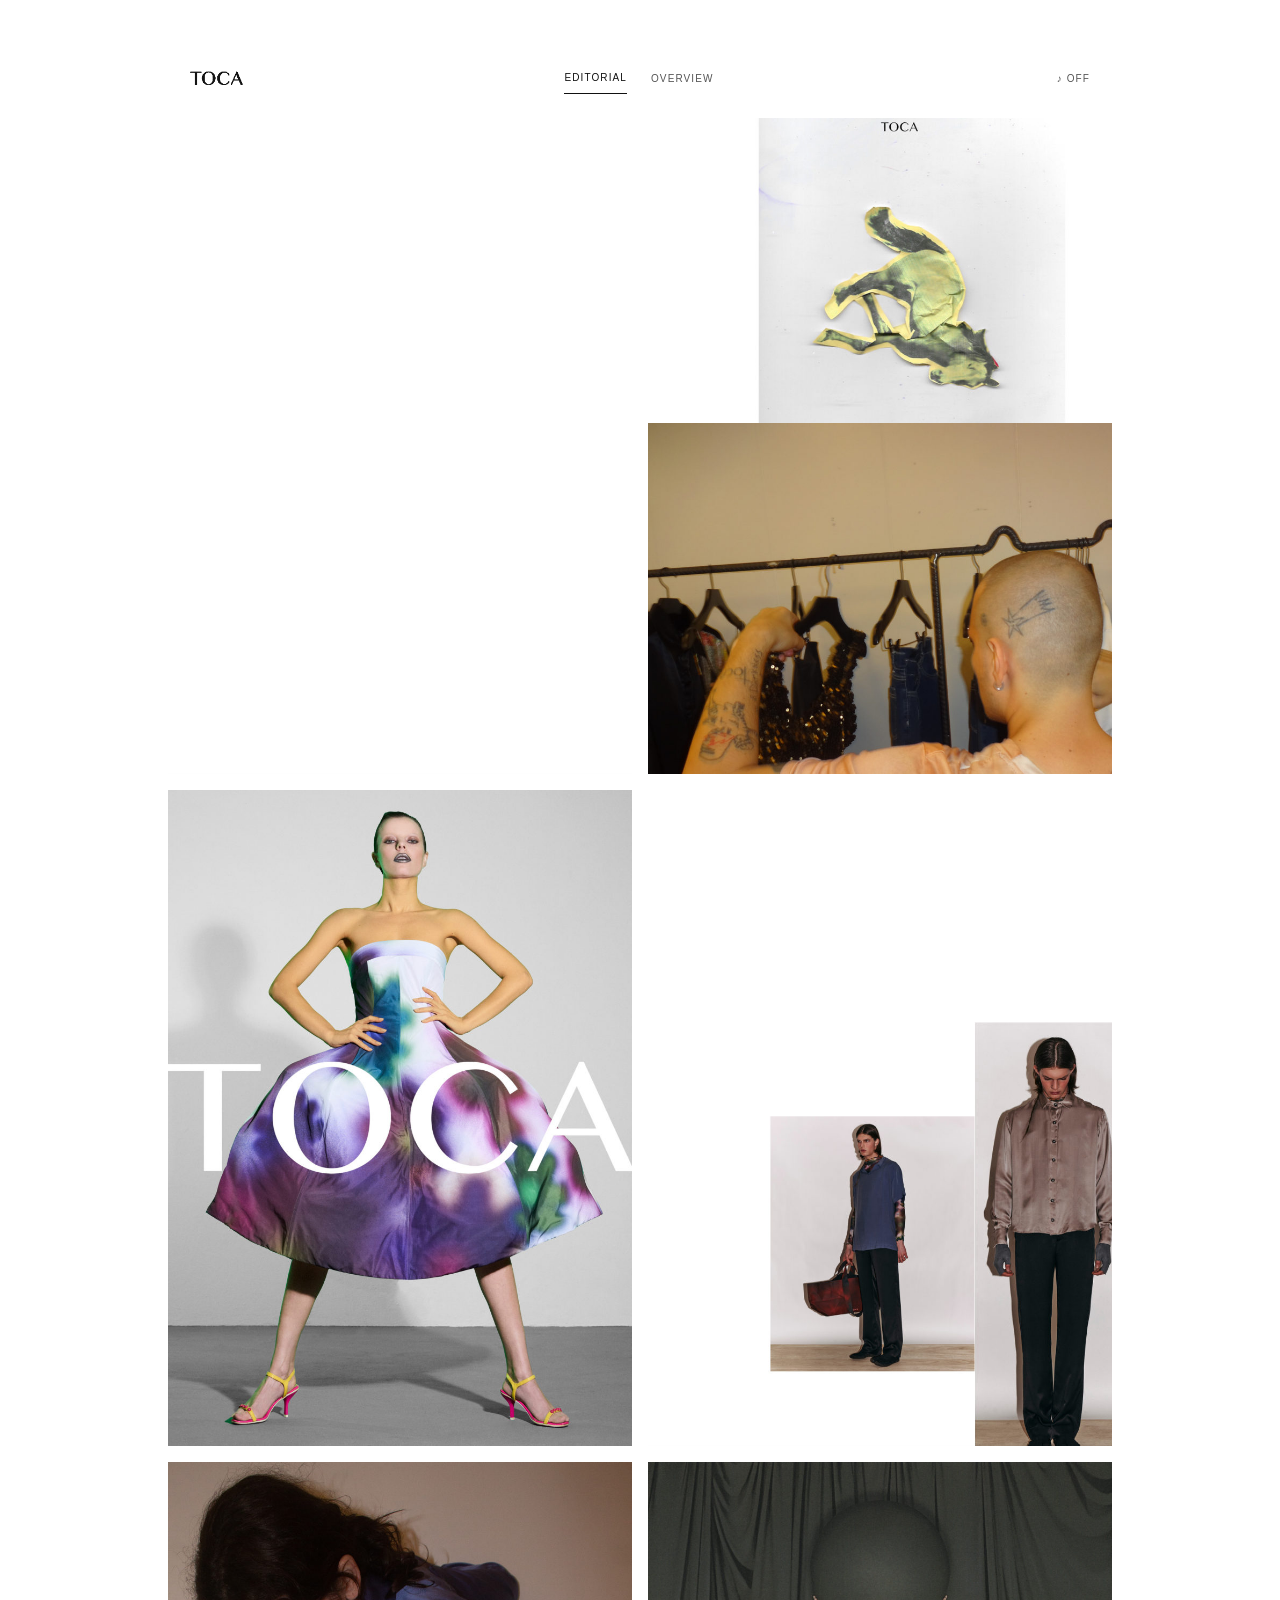
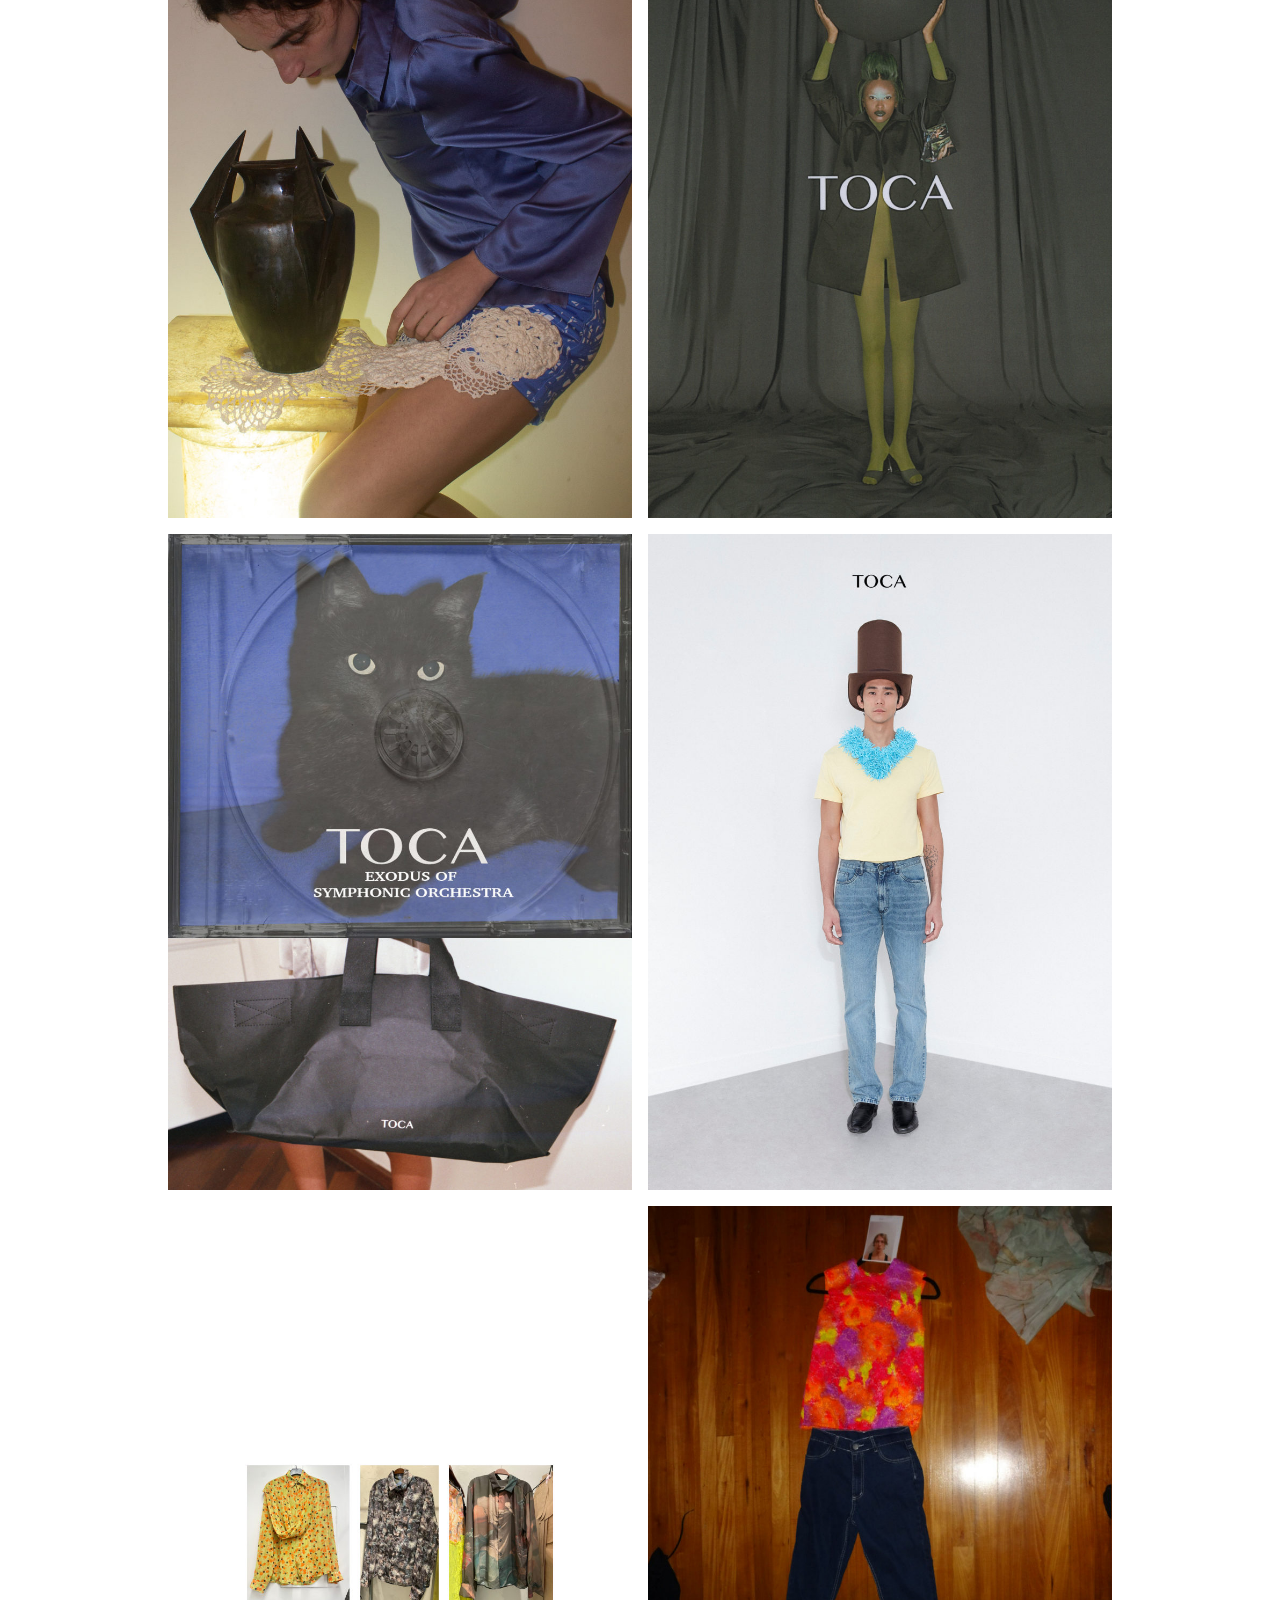
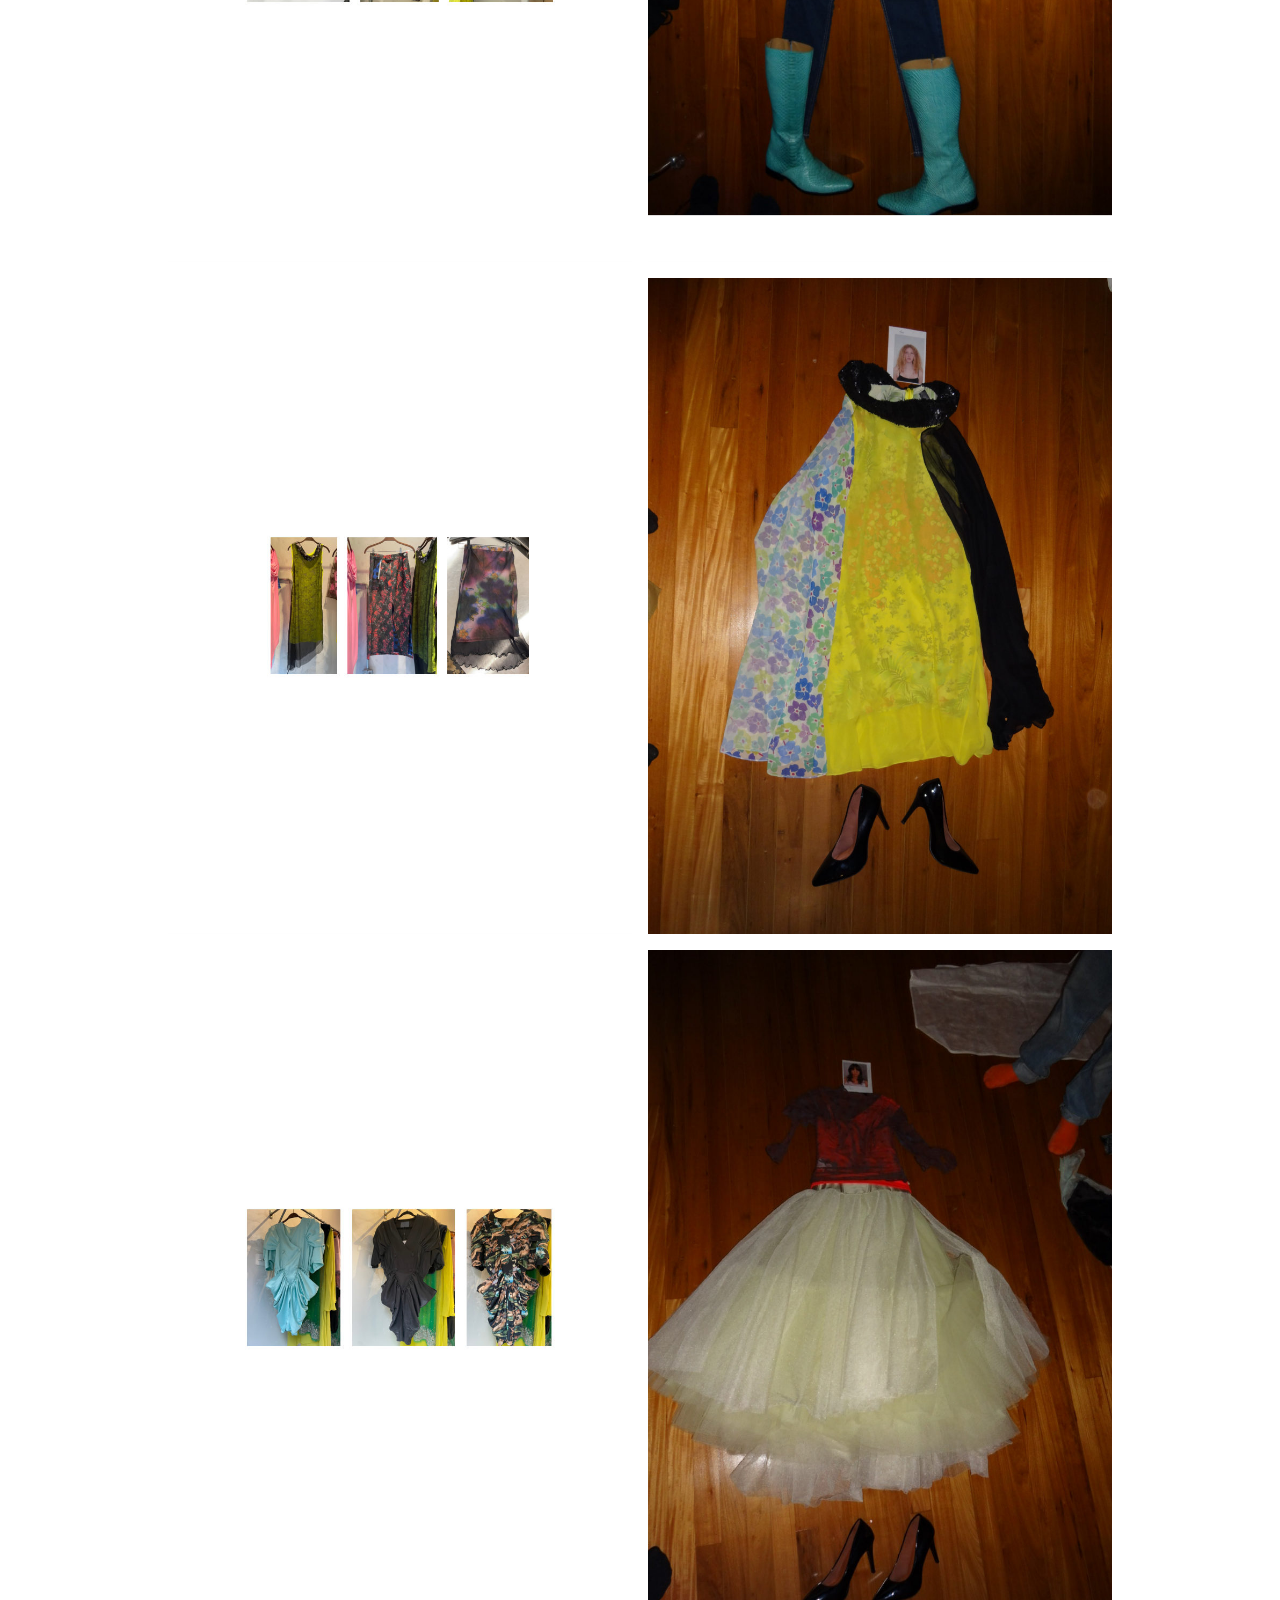
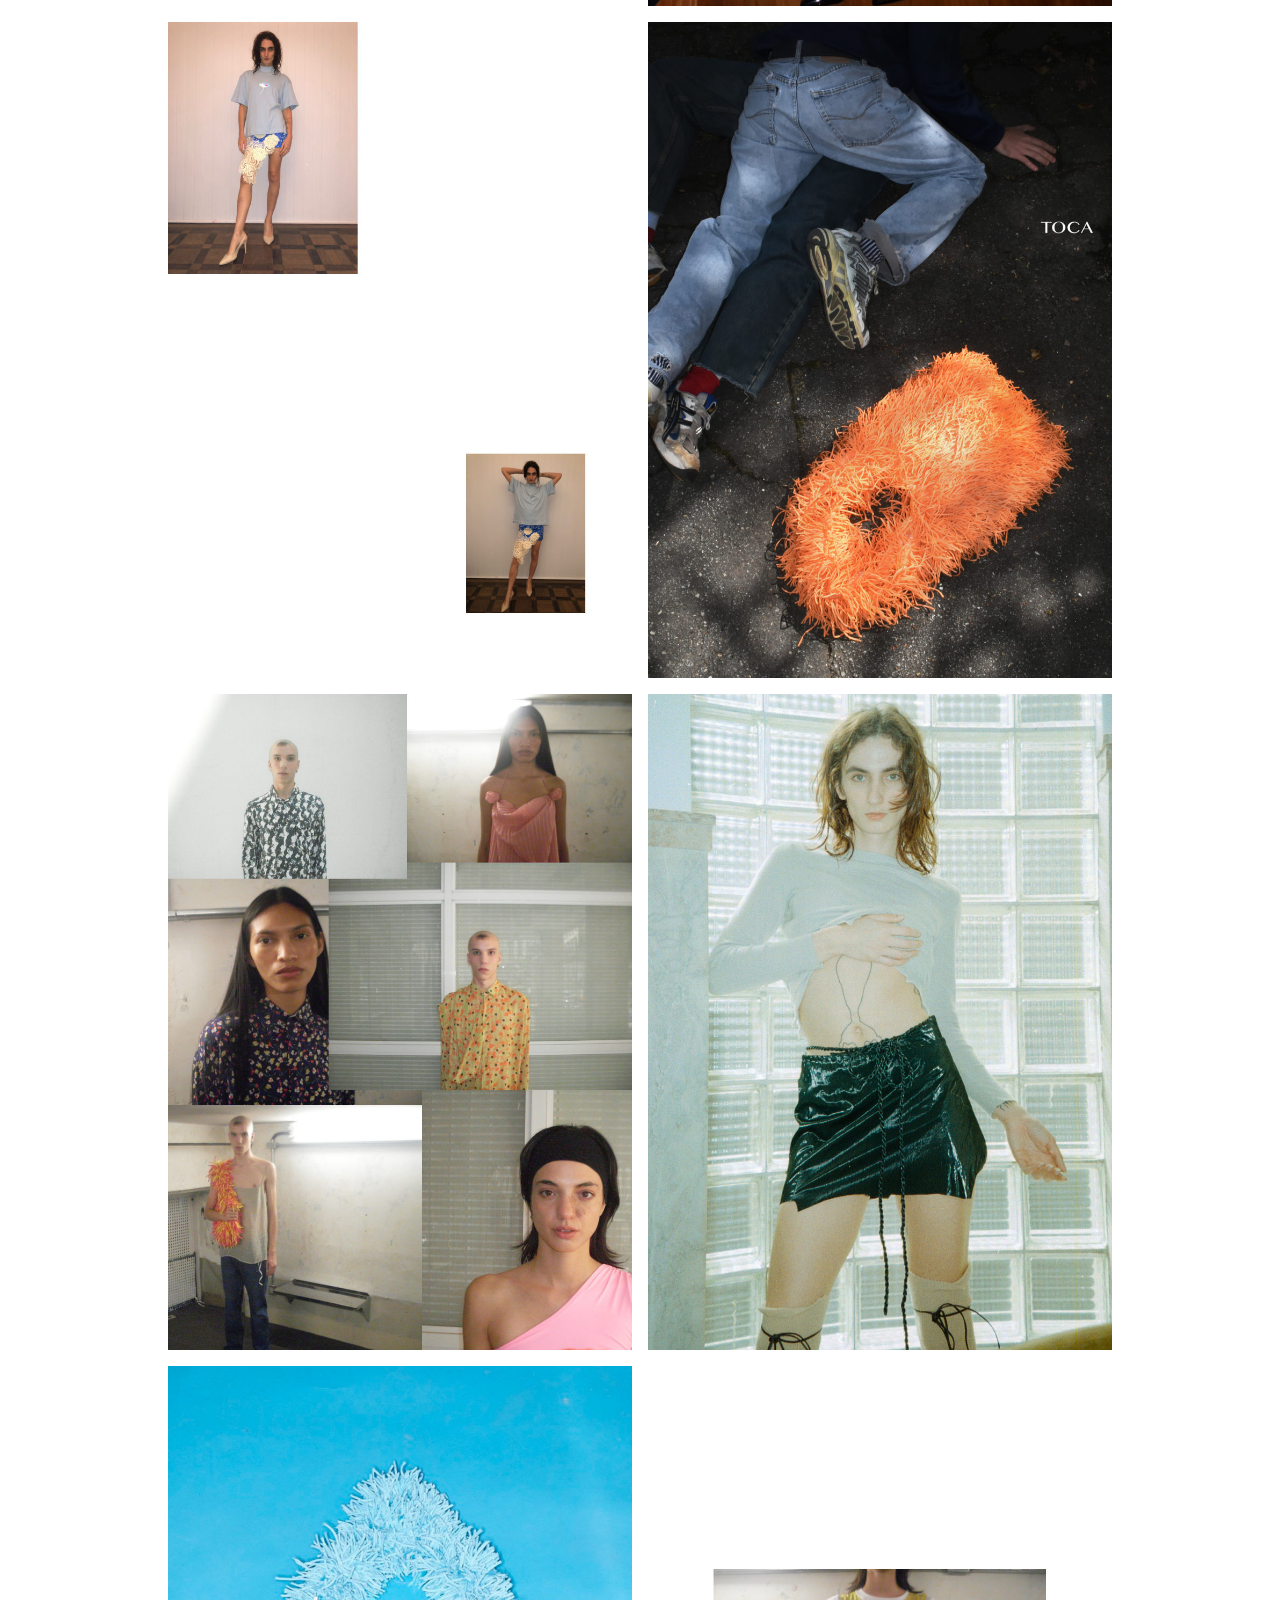
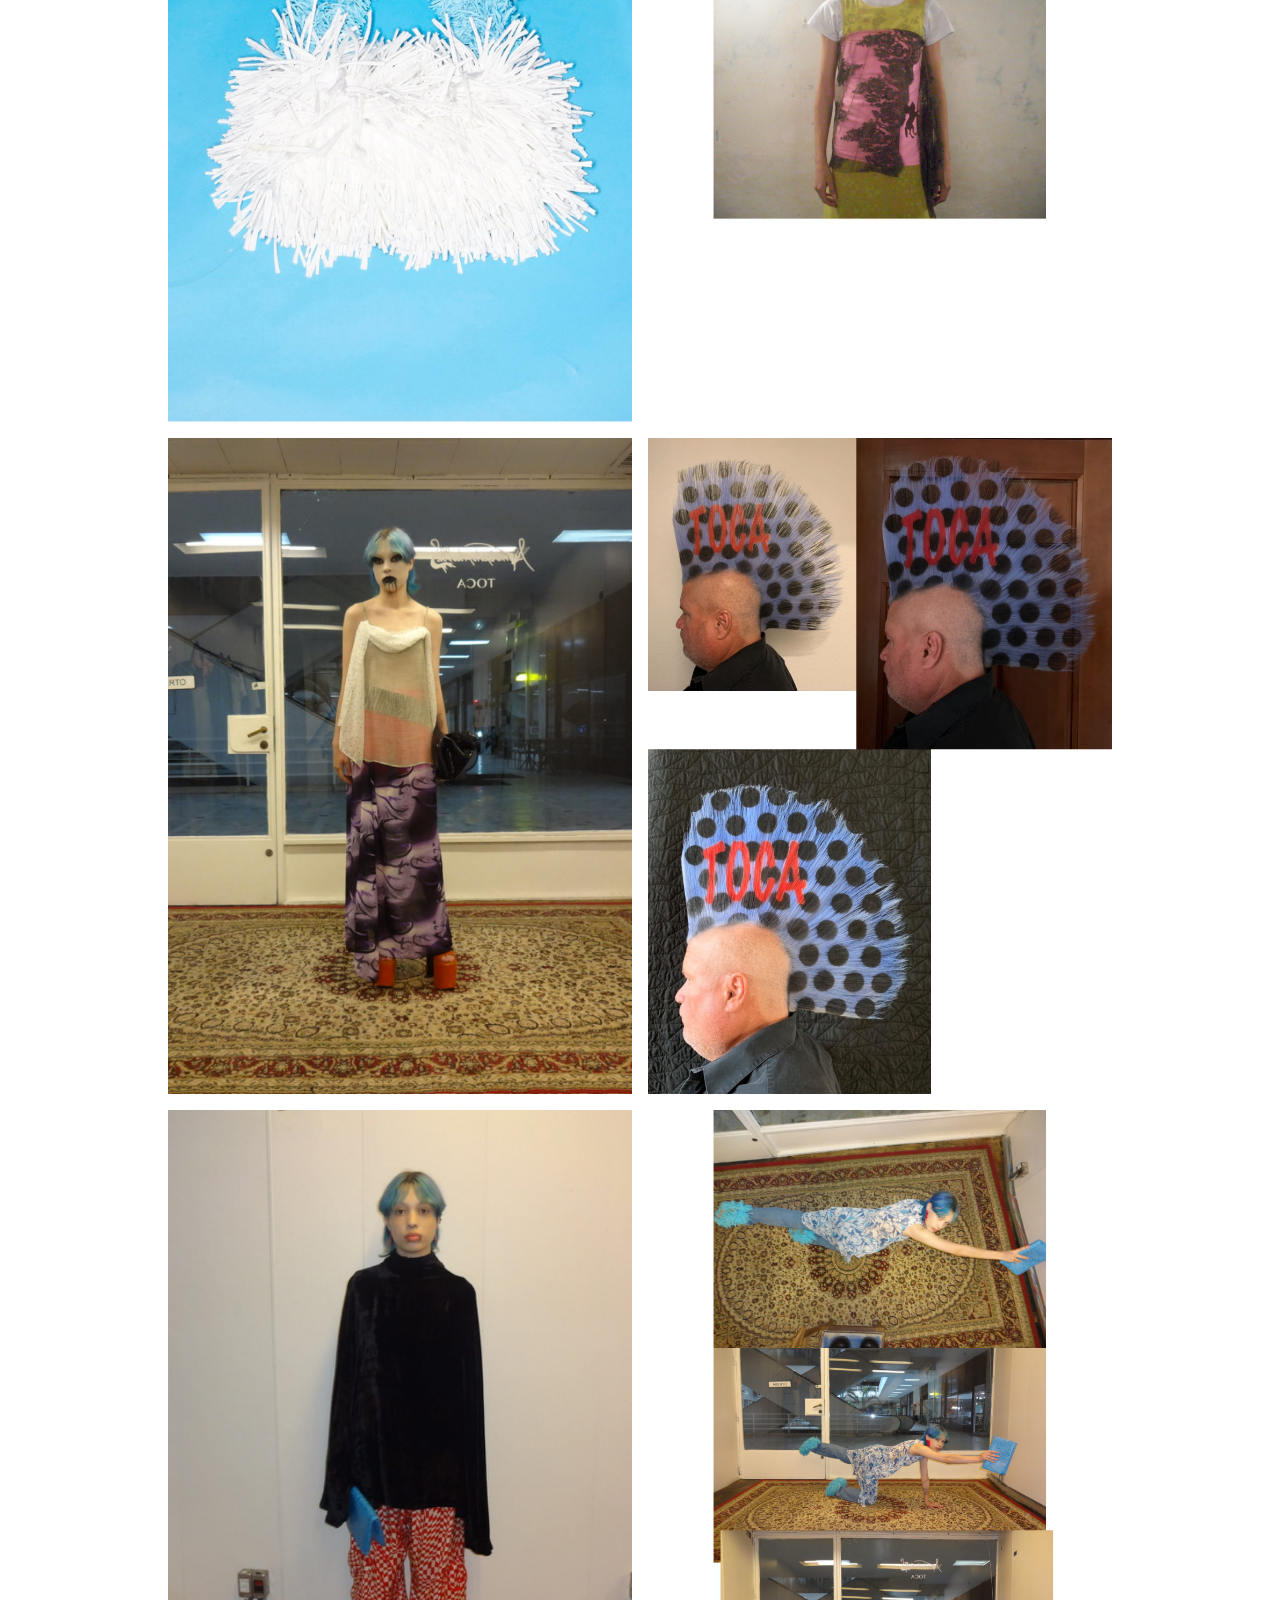
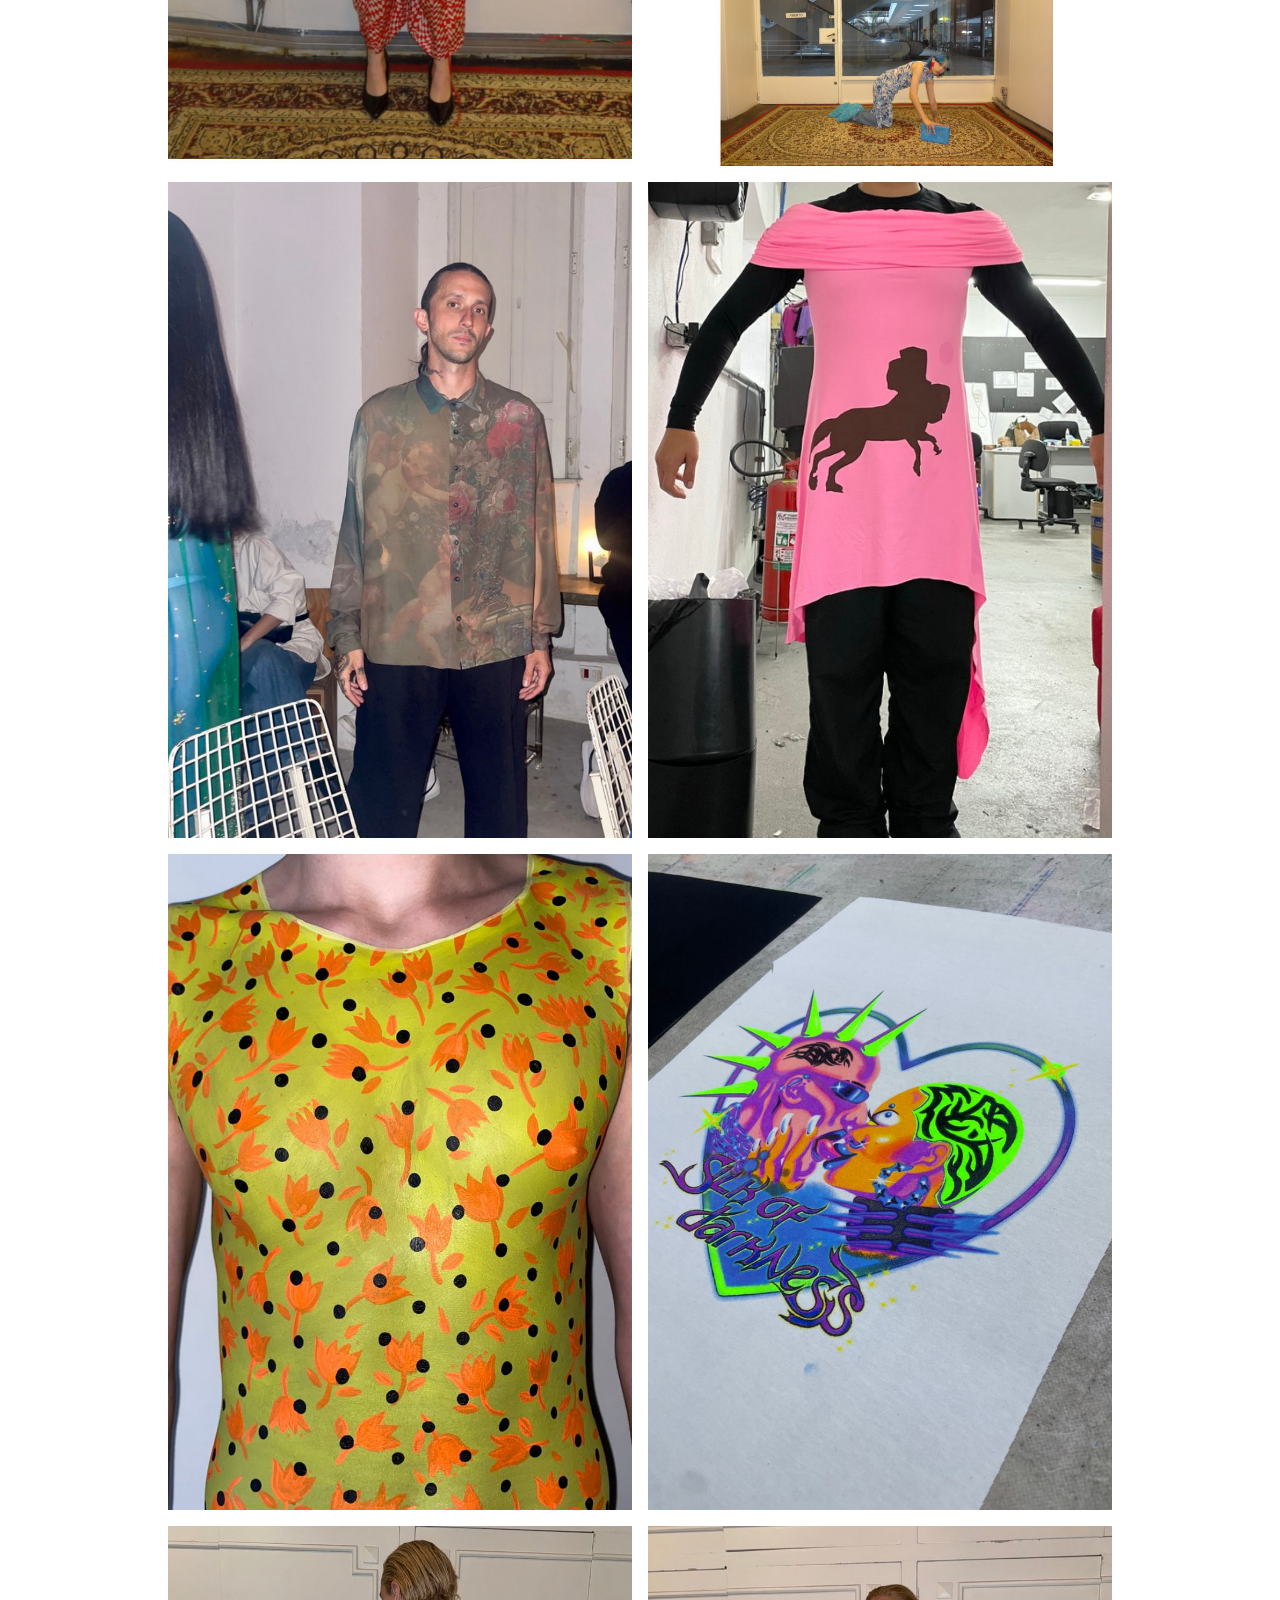
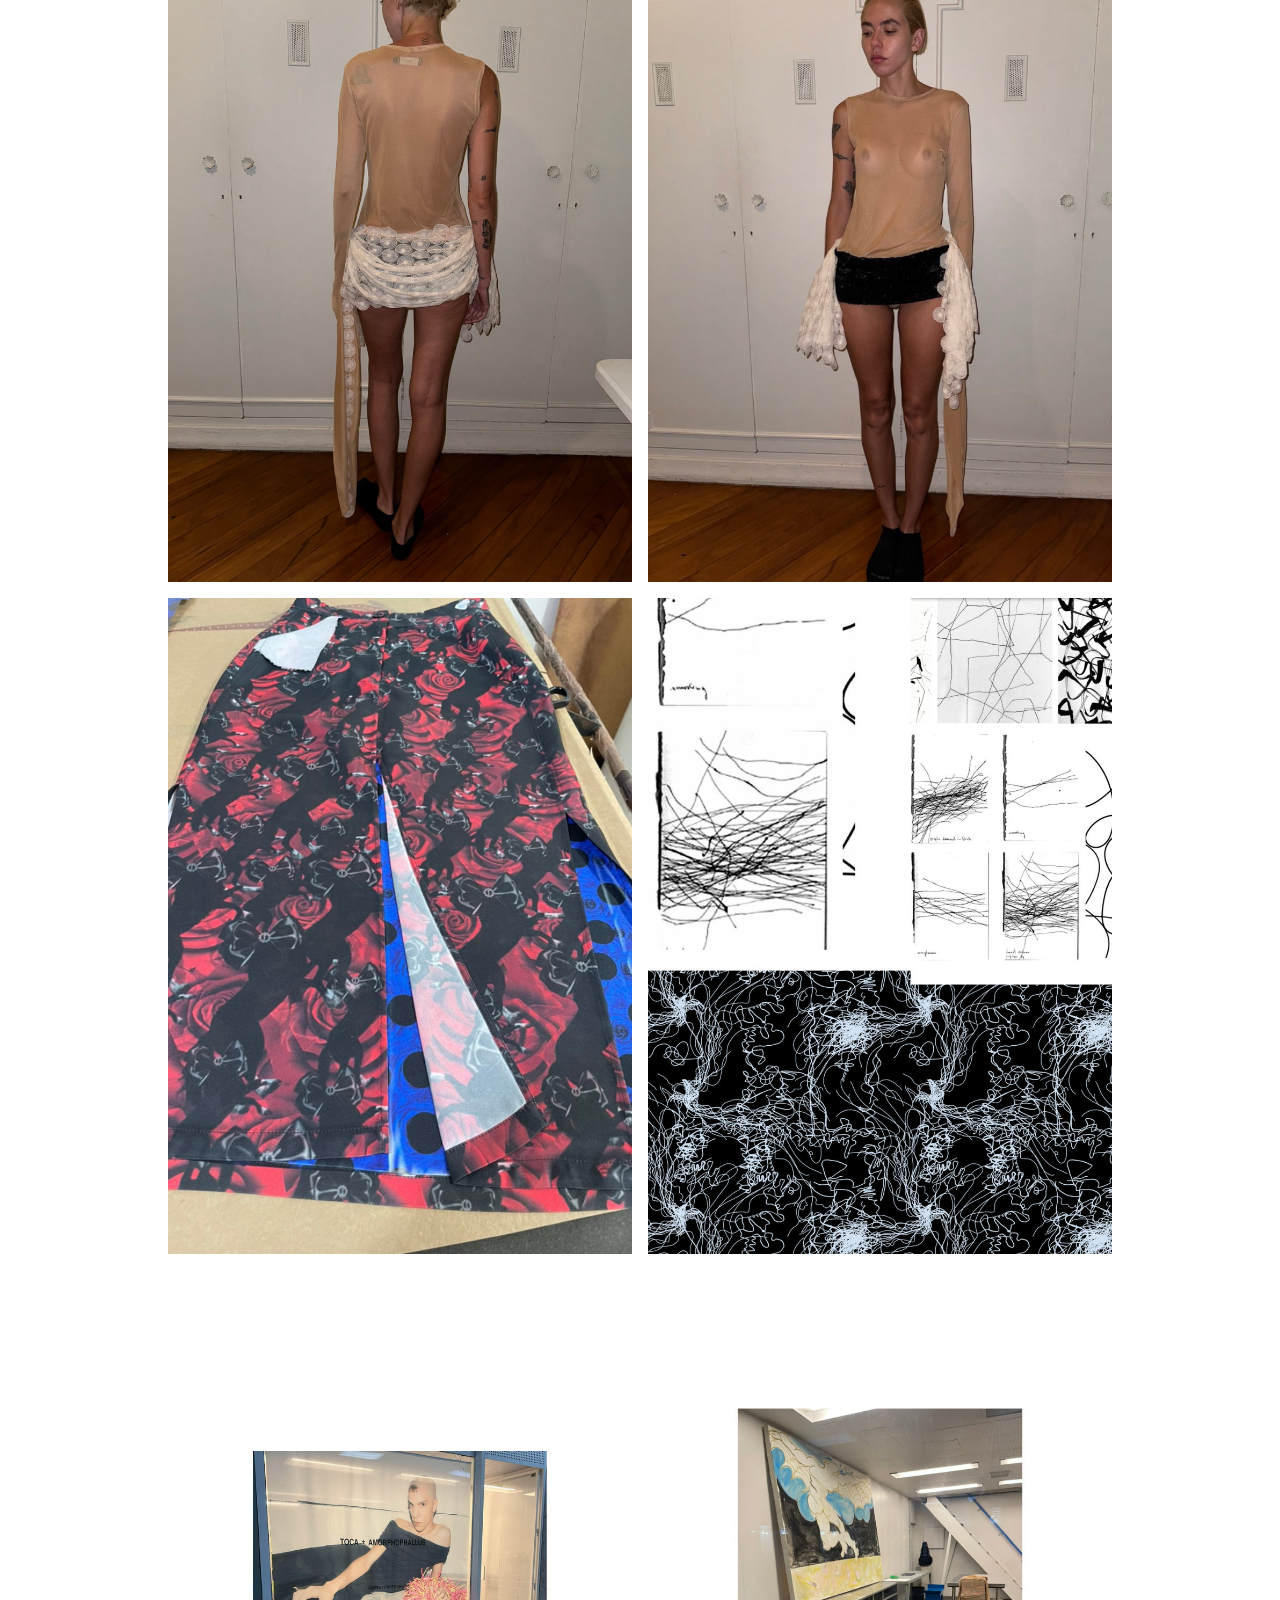
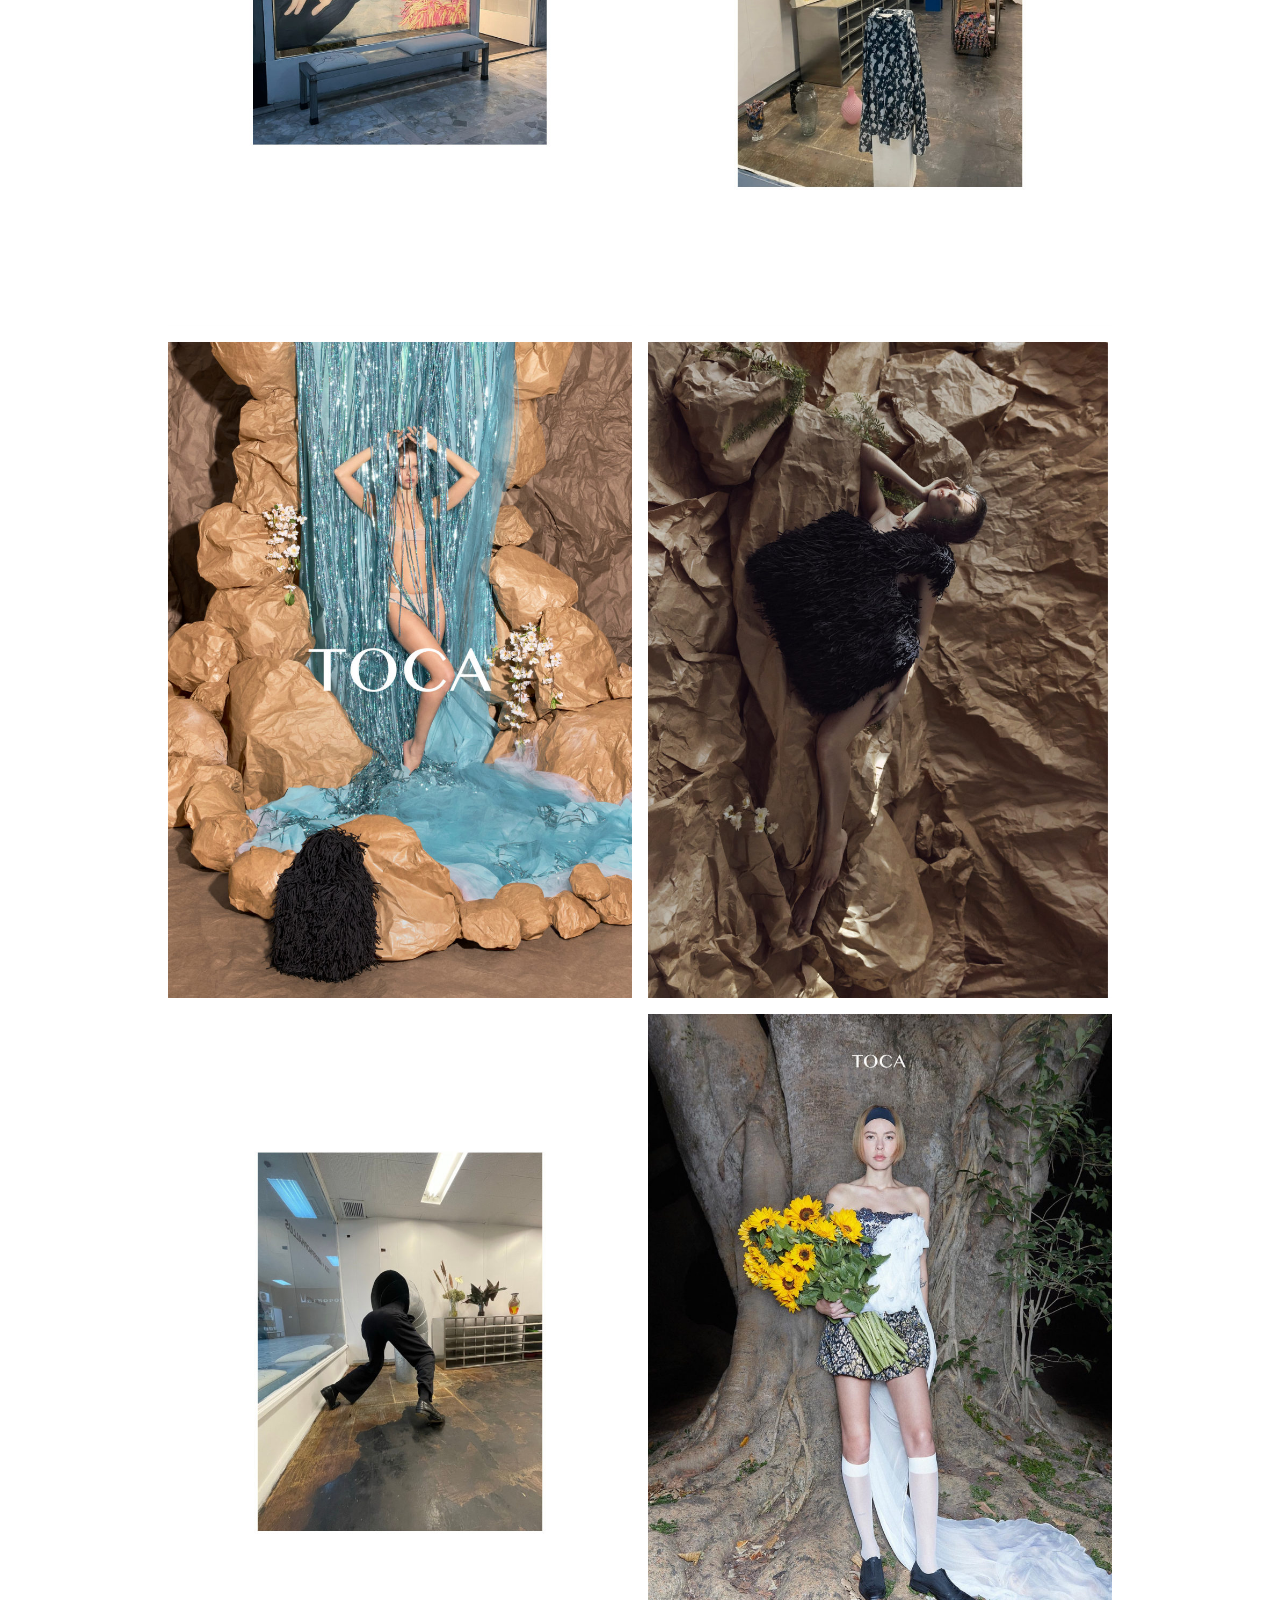
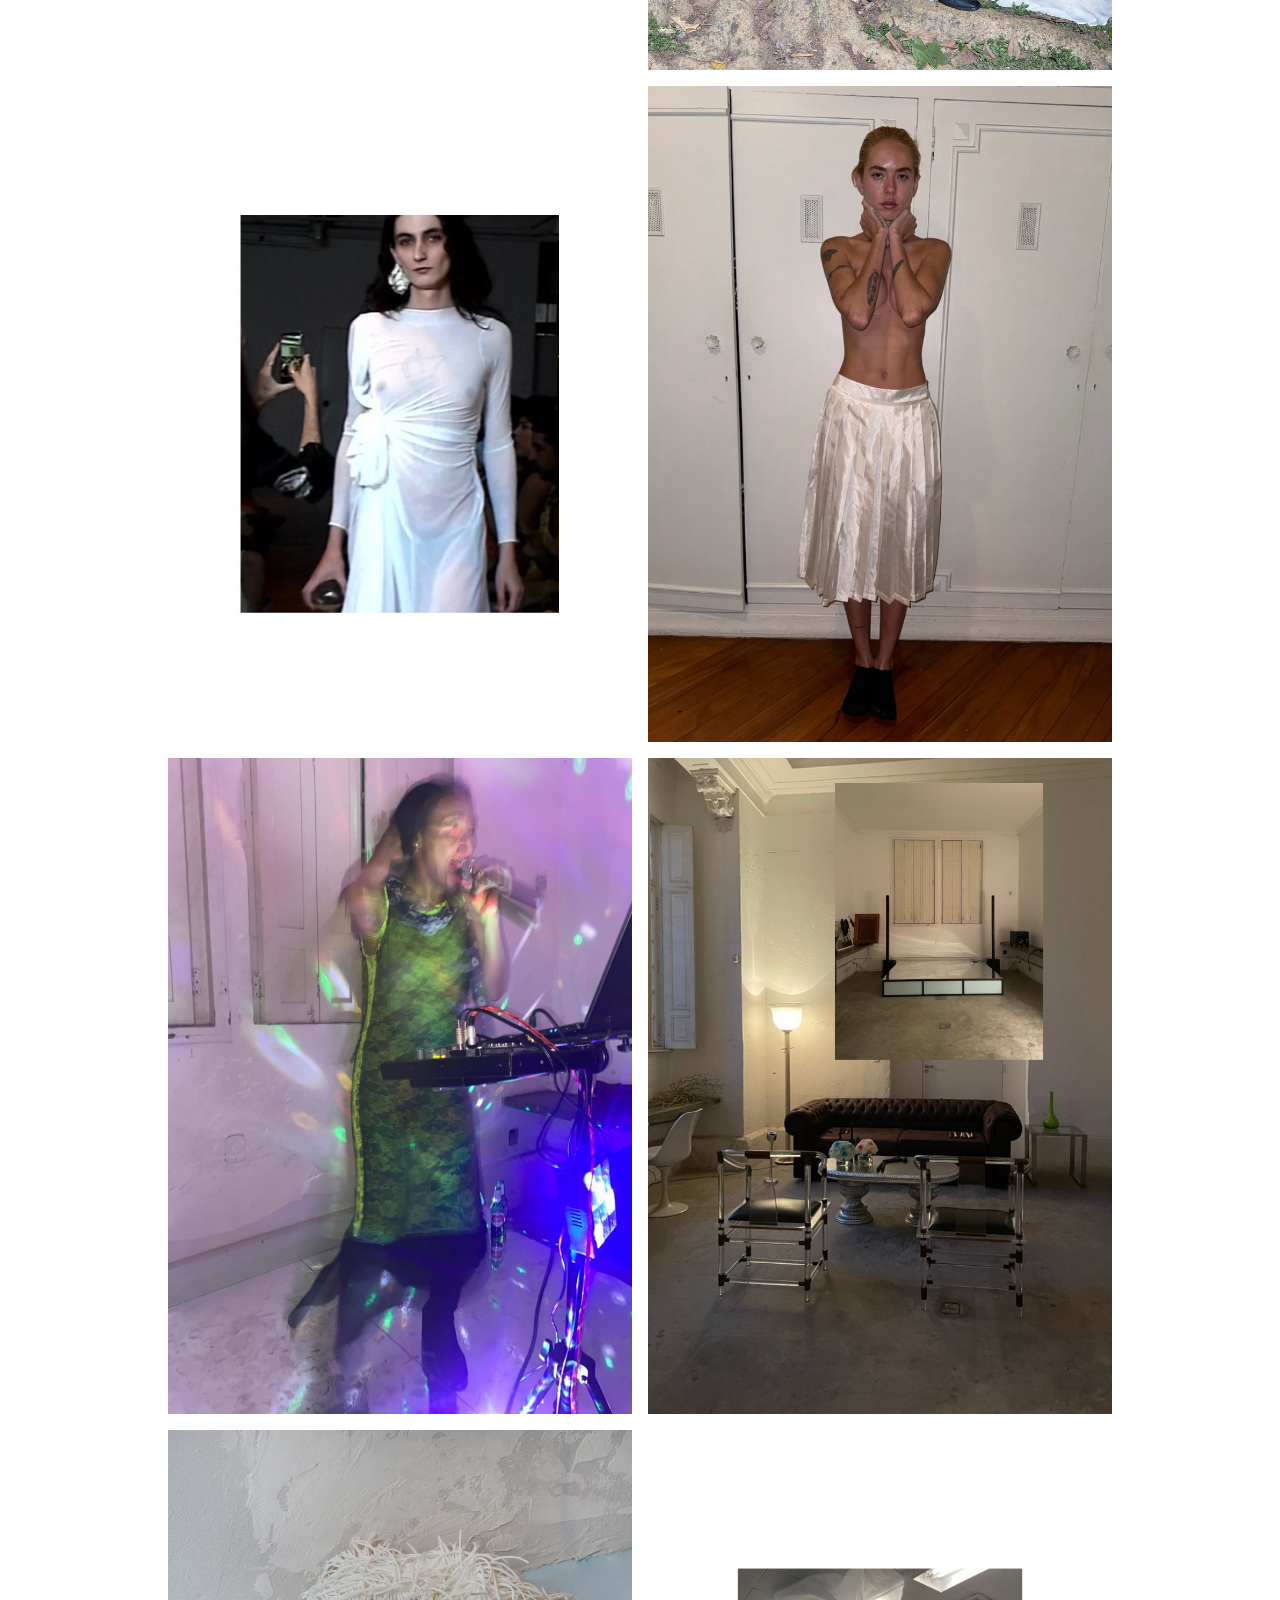
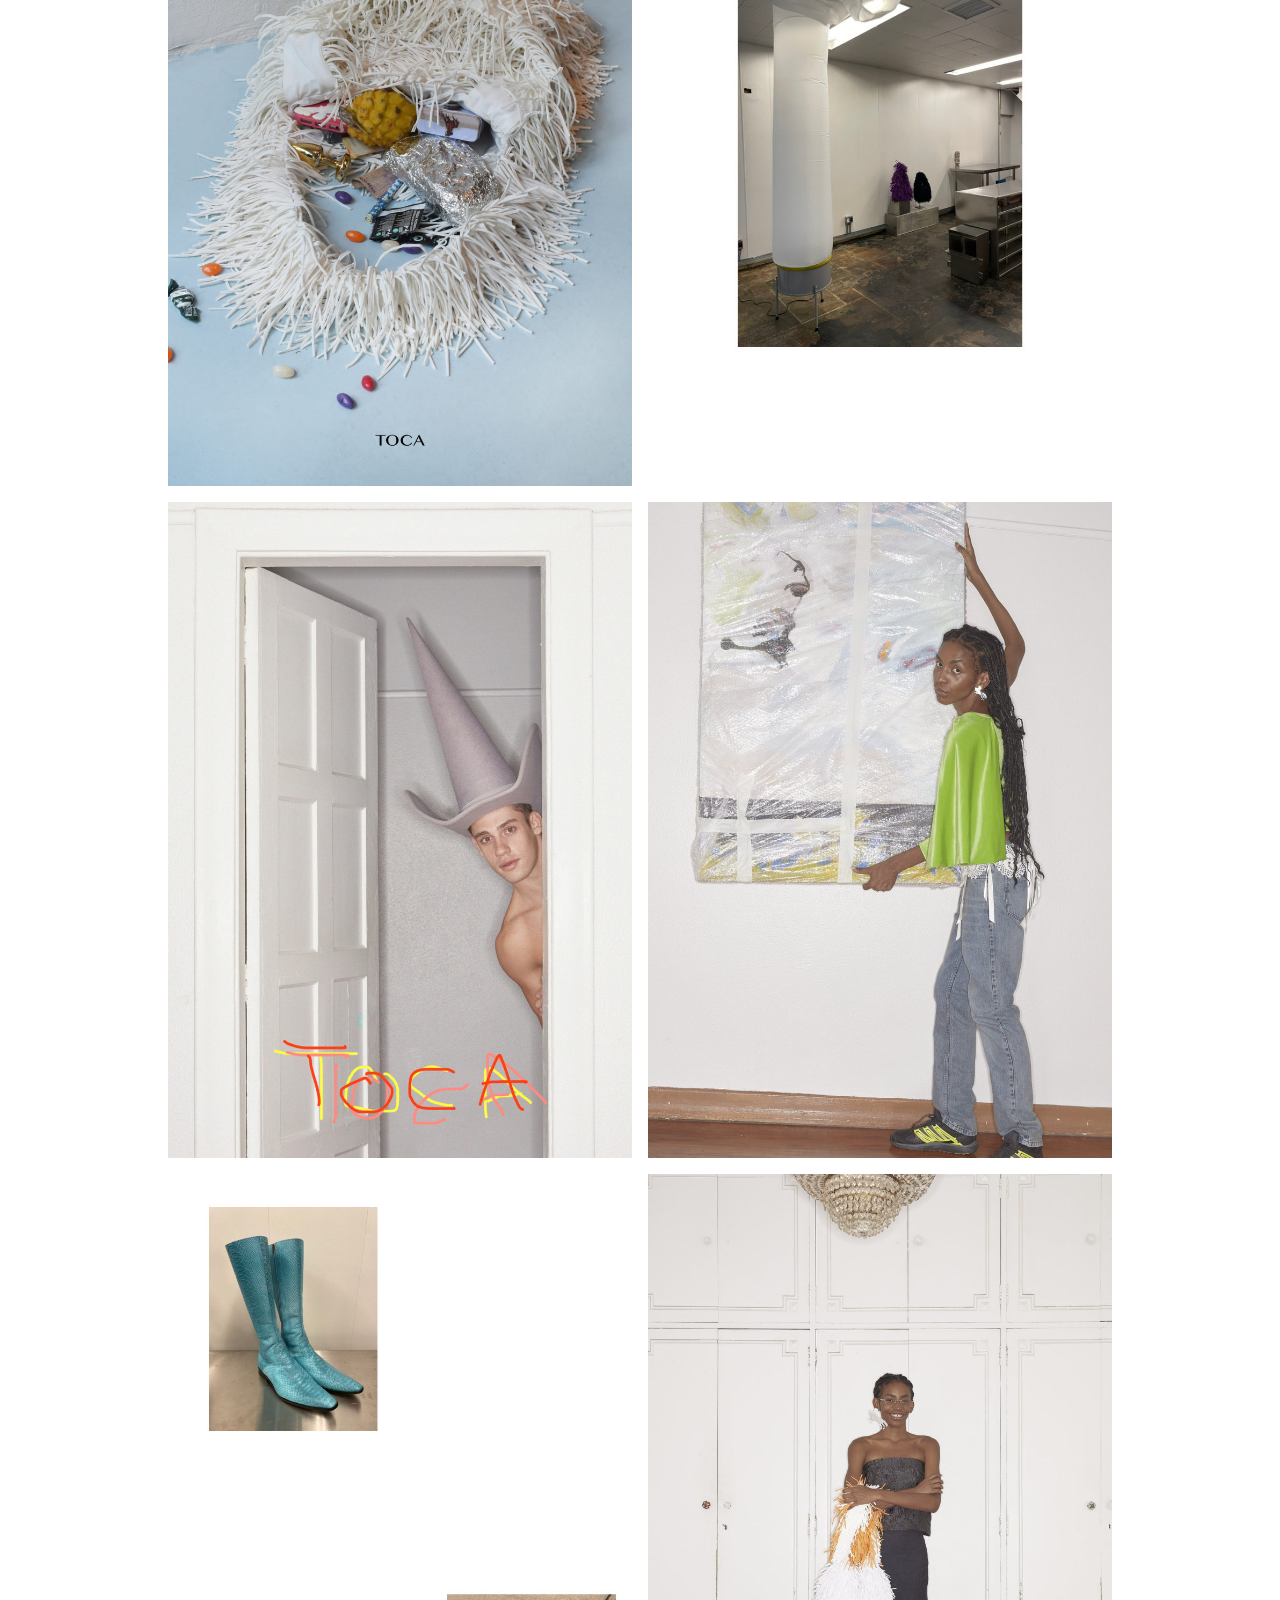
==== commit e4bc4b89: "Embed music player in index.html Added an iframe for embedding music from Bandcamp." ====
--- a/index.html
+++ b/index.html
@@ -1,10 +1,11 @@
-<!doctype html><html lang="en"><head><meta charset="utf-8"><meta name="viewport" content="width=device-width,initial-scale=1"><title>TOCA — Amadeus Galileu</title><link rel="stylesheet" href="style.css"></head><body><header><a class="brand" href="#top" aria-label="TOCA home"><img src="toca-logo.png" alt="TOCA"></a><nav aria-label="View modes"><button class="tab active" id="editorialTab" aria-selected="true">EDITORIAL</button><button class="tab" id="overviewTab" aria-selected="false">OVERVIEW</button></nav><div class="controls"><button id="sound" aria-label="Music control">♪ <span id="soundLabel">OFF</span></button></div></header><main id="top"><div id="editorial" class="view" aria-label="Editorial portfolio"></div><div id="overview" class="view" hidden aria-label="Overview of all pages"></div></main><footer>TOCA <span>AMADEUS GALILEU</span></footer><audio id="music" loop preload="none"></audio><dialog id="musicDialog" aria-label="Music options"><form method="dialog"><button class="close" aria-label="Close">×</button></form><h2>Soundtrack</h2><p>London After Midnight — Sacrifice</p><p>Listen through the official release, or use a licensed audio file for playback on this site.</p><a href="https://www.youtube.com/watch?v=sWcyxztky0g" target="_blank" rel="noopener noreferrer">OPEN OFFICIAL VIDEO ↗</a><p class="music-note">The video opens in a separate tab. To enable in-site playback, add a licensed file named <code>music.mp3</code> beside index.html.</p></dialog><script src="script.js"></script>
-
-<iframe
+<!doctype html><html lang="en"><head><meta charset="utf-8"><meta name="viewport" content="width=device-width,initial-scale=1"><title>TOCA — Amadeus Galileu</title><link rel="stylesheet" href="style.css"></head>
+ <body><iframe
   title="Sacrifice - London After Midnight"
   style="border:0;width:100%;height:42px;"
   src="https://bandcamp.com/EmbeddedPlayer/album=3068231352/size=small/bgcol=ffffff/linkcol=0687f5/track=3417759935/transparent=true/"
   loading="lazy">
 </iframe>
+ <header><a class="brand" href="#top" aria-label="TOCA home"><img src="toca-logo.png" alt="TOCA"></a><nav aria-label="View modes"><button class="tab active" id="editorialTab" aria-selected="true">EDITORIAL</button><button class="tab" id="overviewTab" aria-selected="false">OVERVIEW</button></nav><div class="controls"><button id="sound" aria-label="Music control">♪ <span id="soundLabel">OFF</span></button></div></header><main id="top"><div id="editorial" class="view" aria-label="Editorial portfolio"></div><div id="overview" class="view" hidden aria-label="Overview of all pages"></div></main><footer>TOCA <span>AMADEUS GALILEU</span></footer><audio id="music" loop preload="none"></audio><dialog id="musicDialog" aria-label="Music options"><form method="dialog"><button class="close" aria-label="Close">×</button></form><h2>Soundtrack</h2><p>London After Midnight — Sacrifice</p><p>Listen through the official release, or use a licensed audio file for playback on this site.</p><a href="https://www.youtube.com/watch?v=sWcyxztky0g" target="_blank" rel="noopener noreferrer">OPEN OFFICIAL VIDEO ↗</a><p class="music-note">The video opens in a separate tab. To enable in-site playback, add a licensed file named <code>music.mp3</code> beside index.html.</p></dialog><script src="script.js"></script>
+
 
 </body></html>
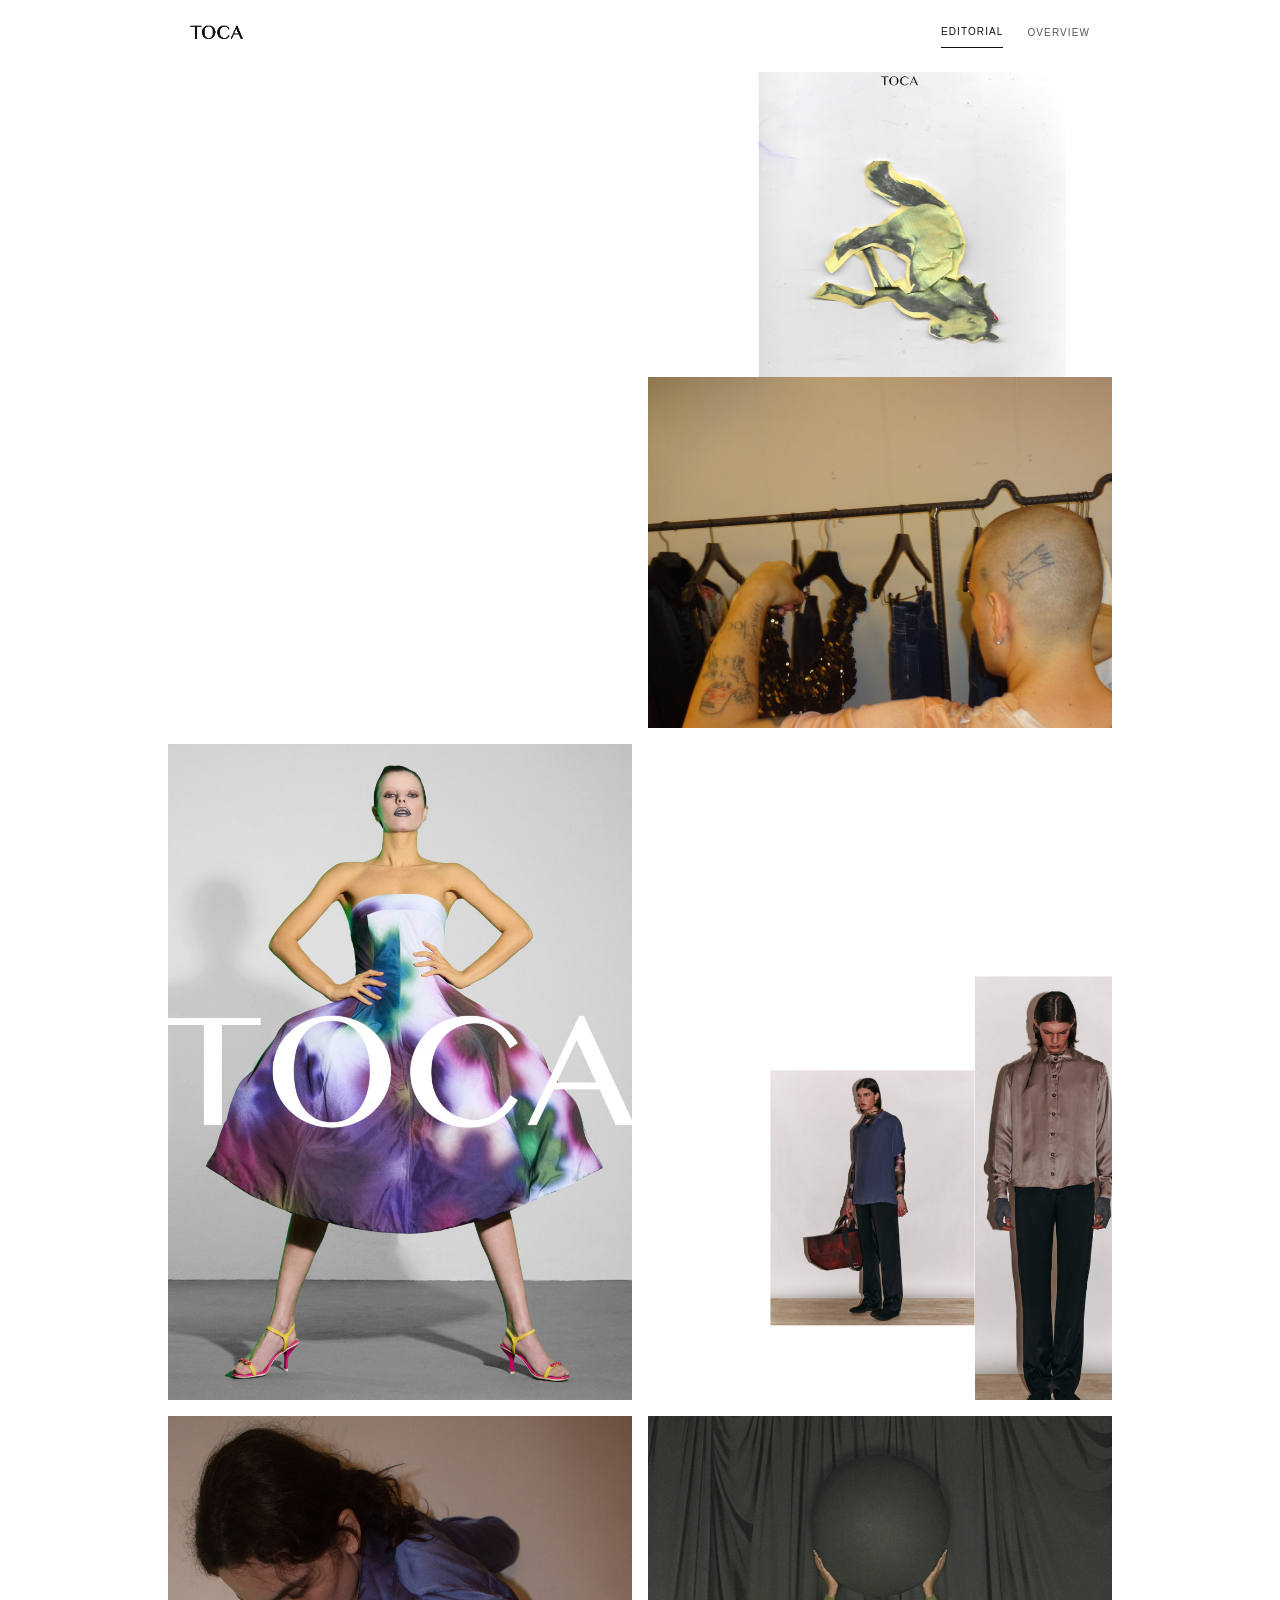
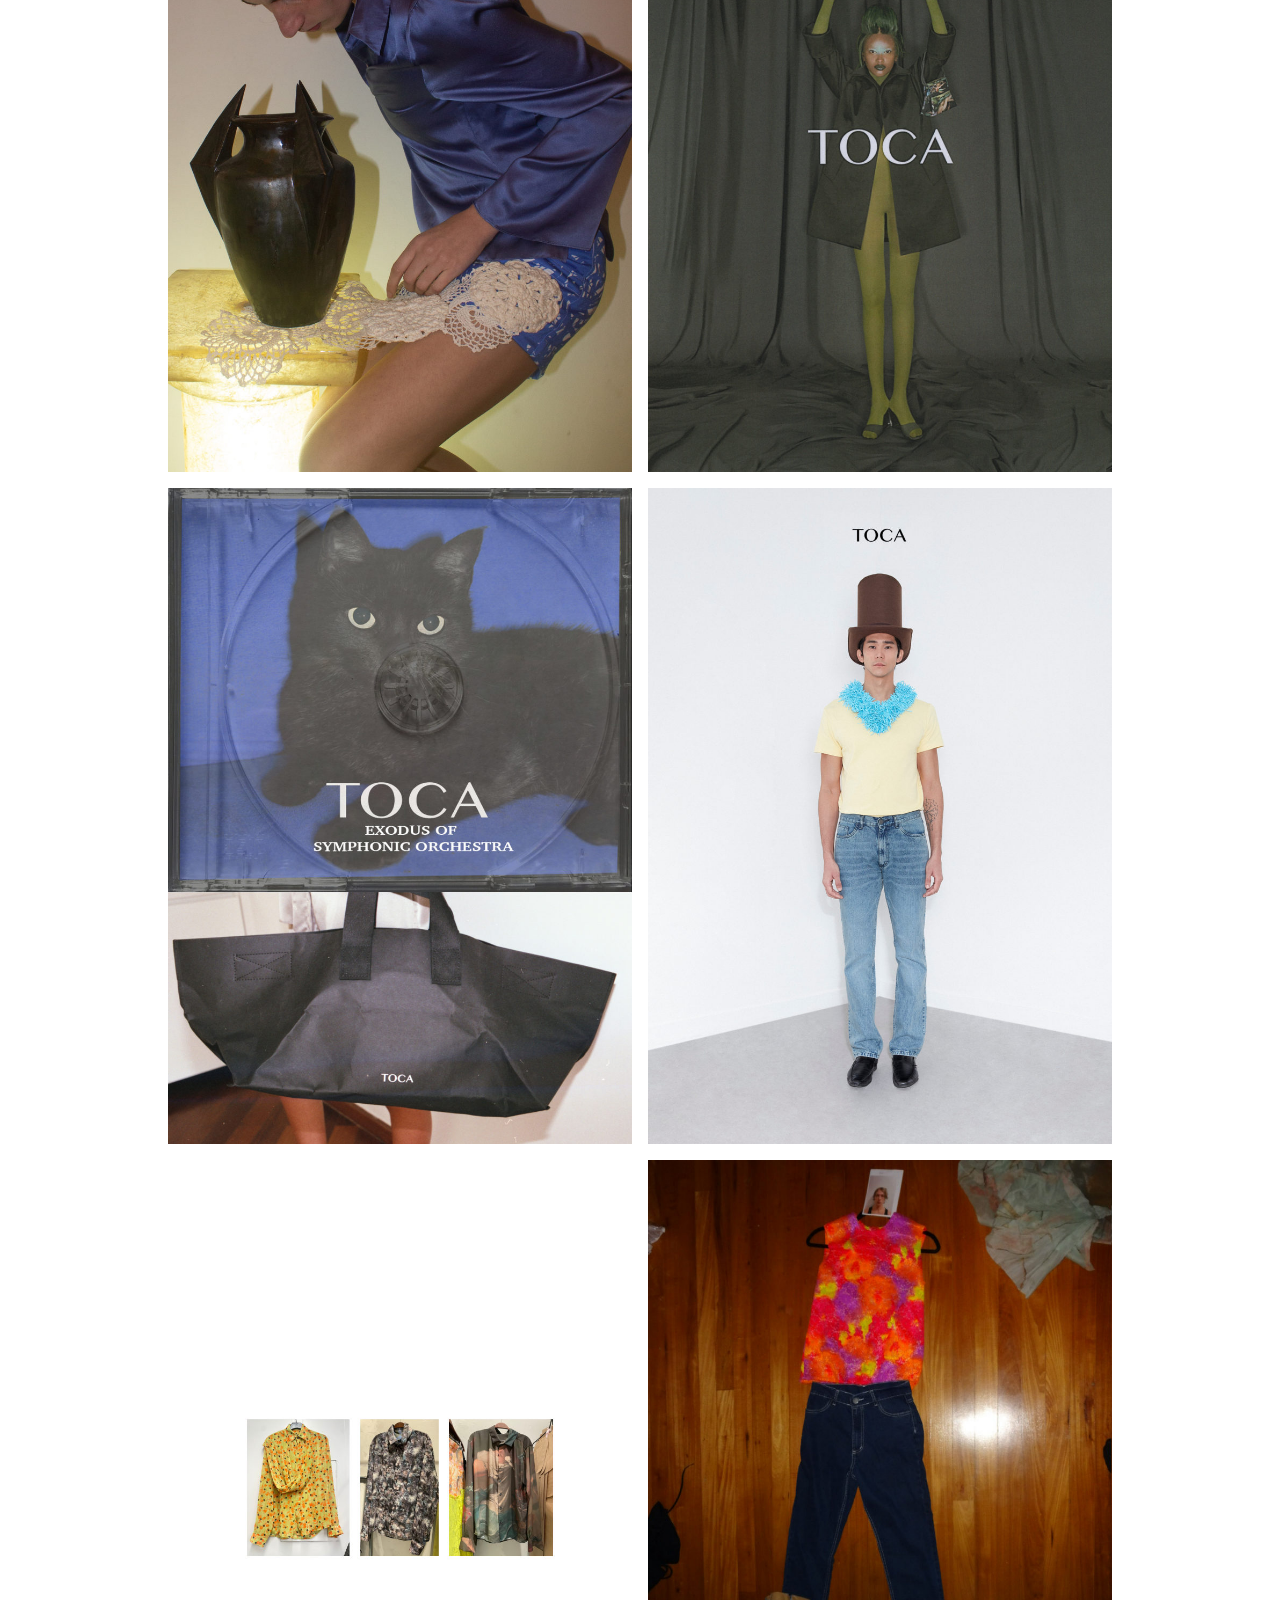
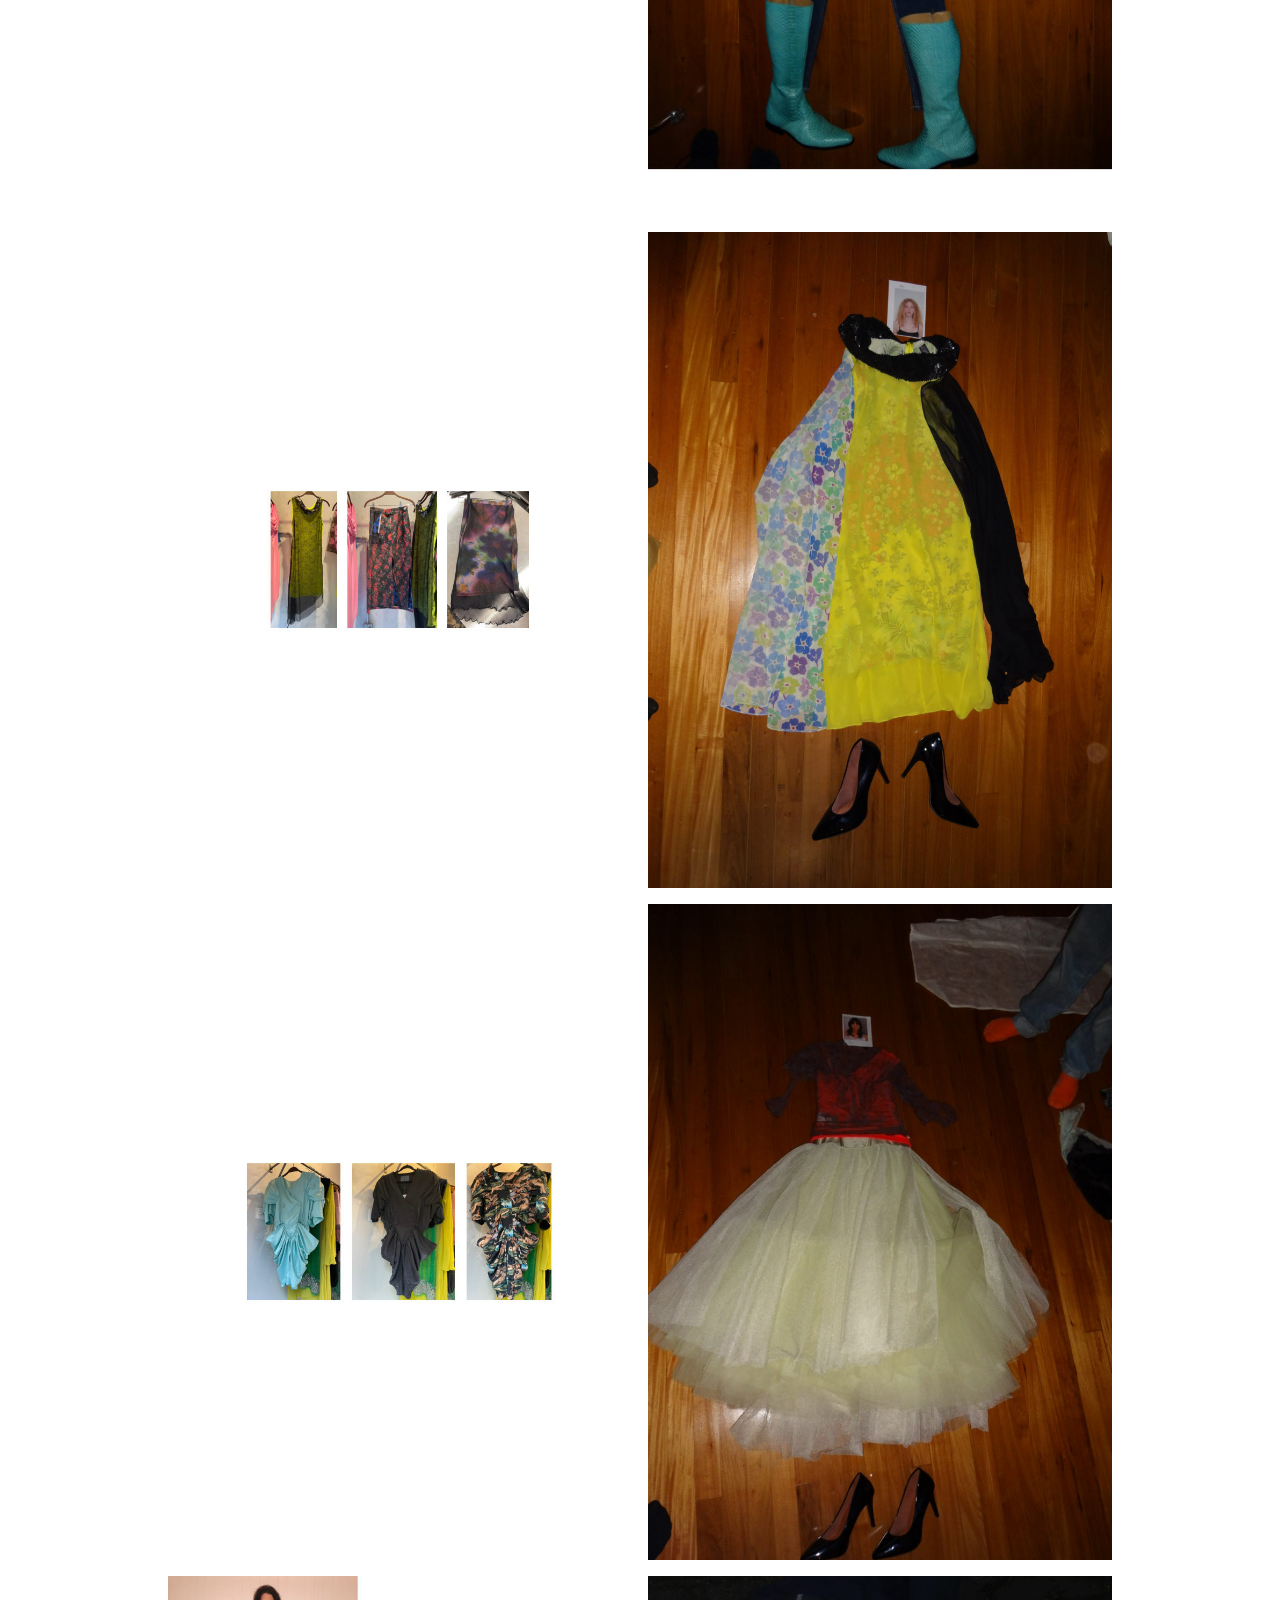
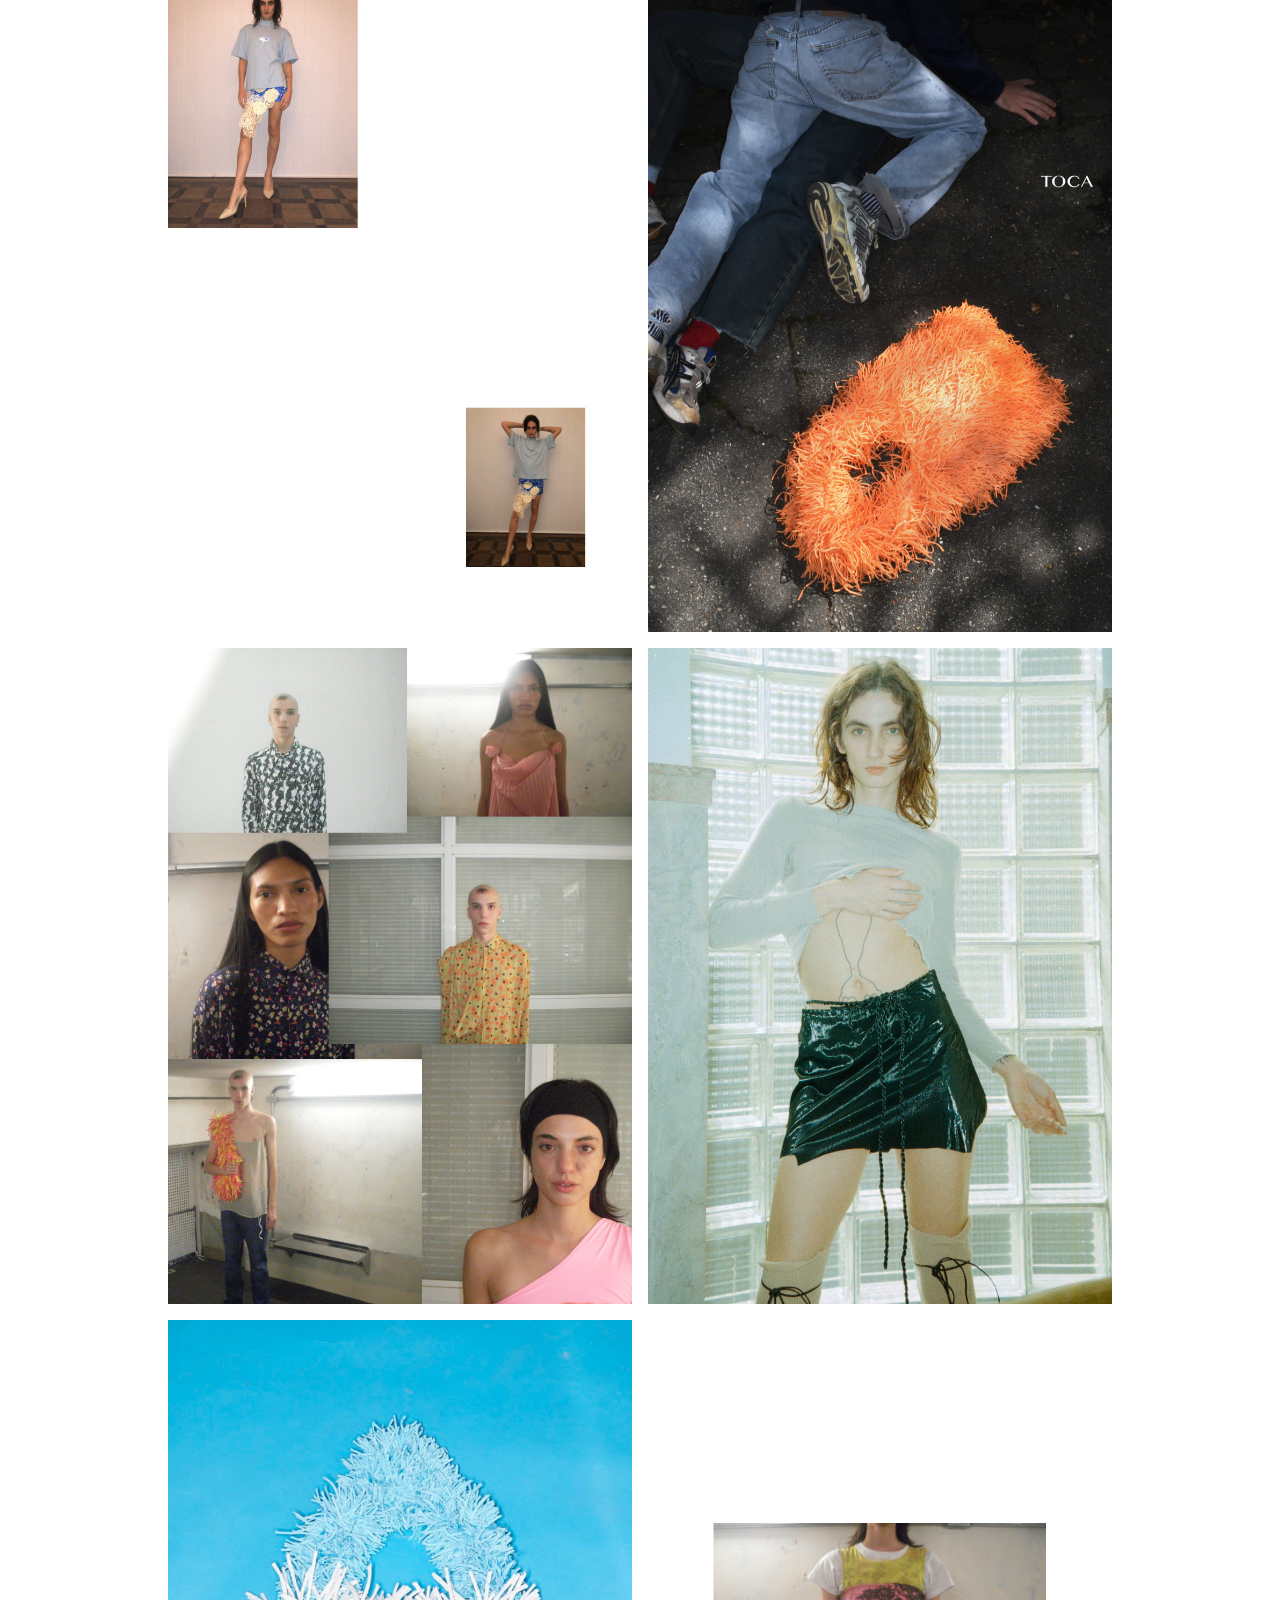
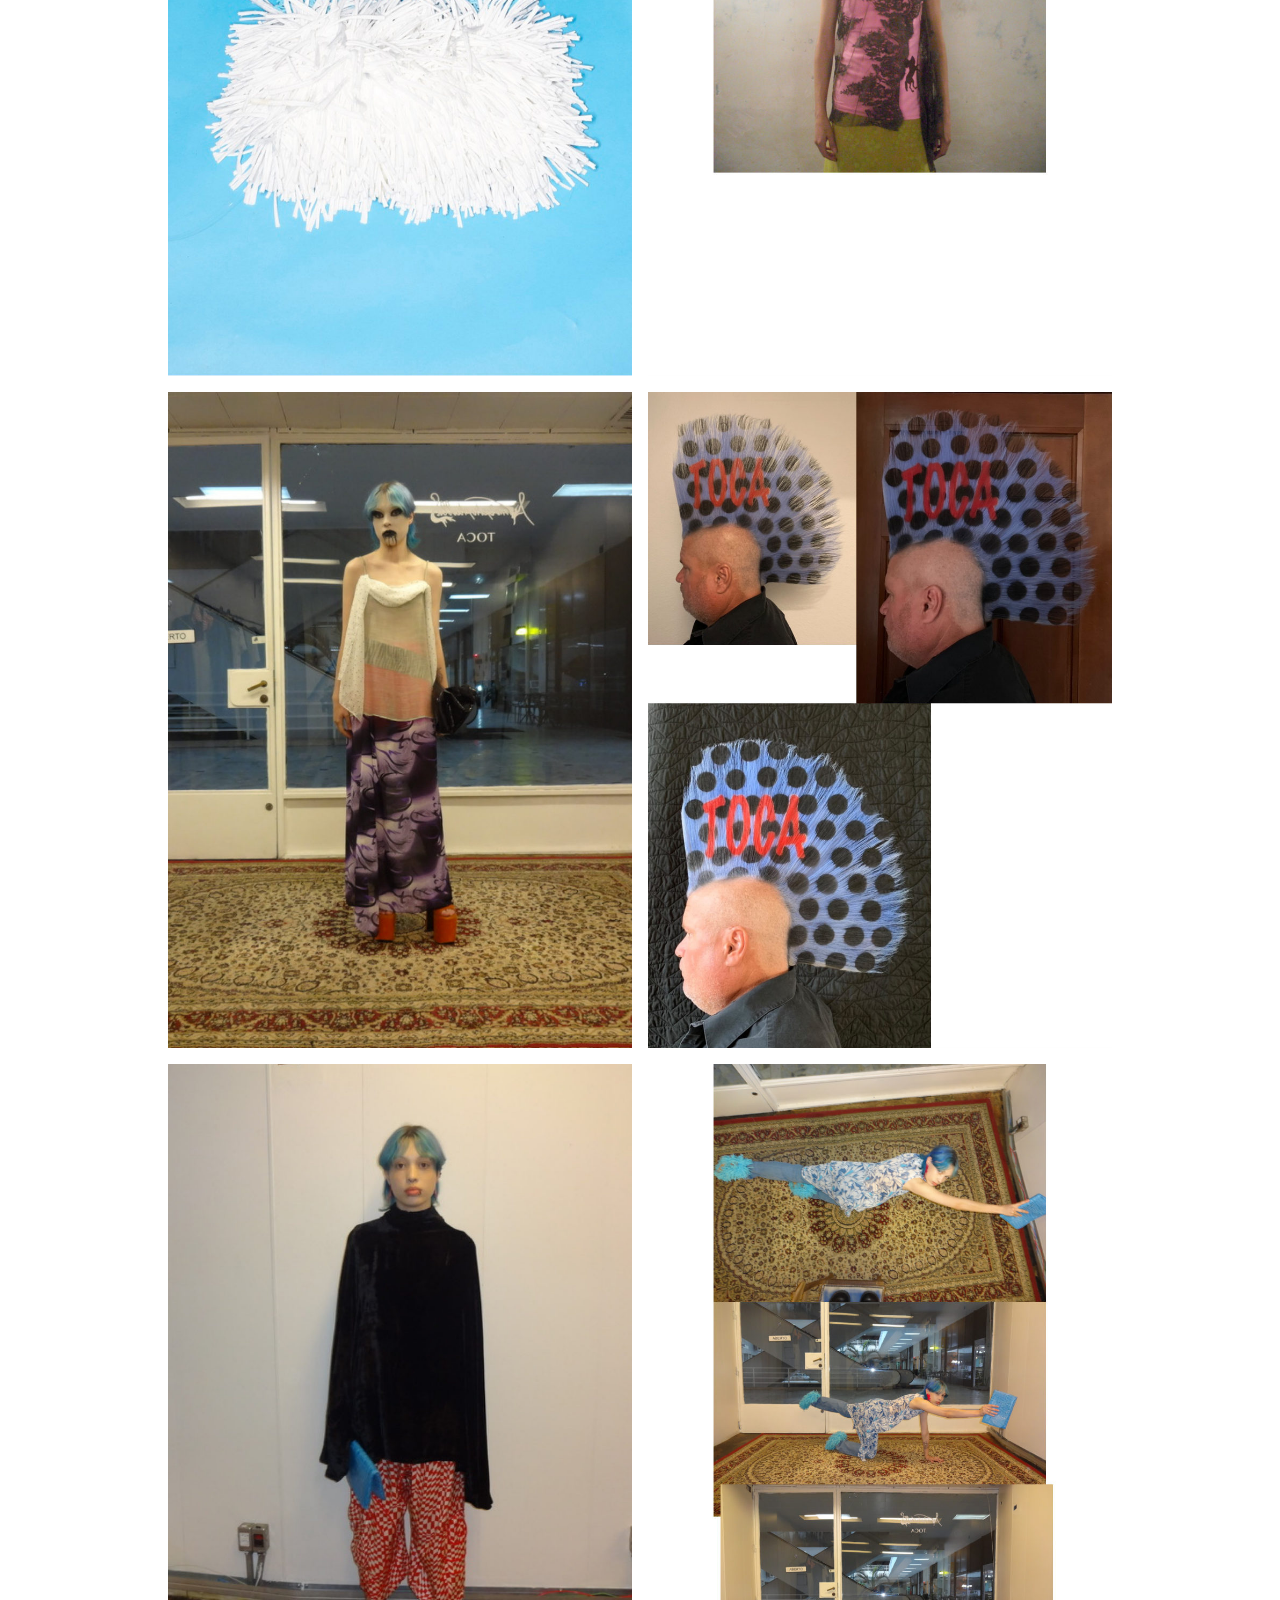
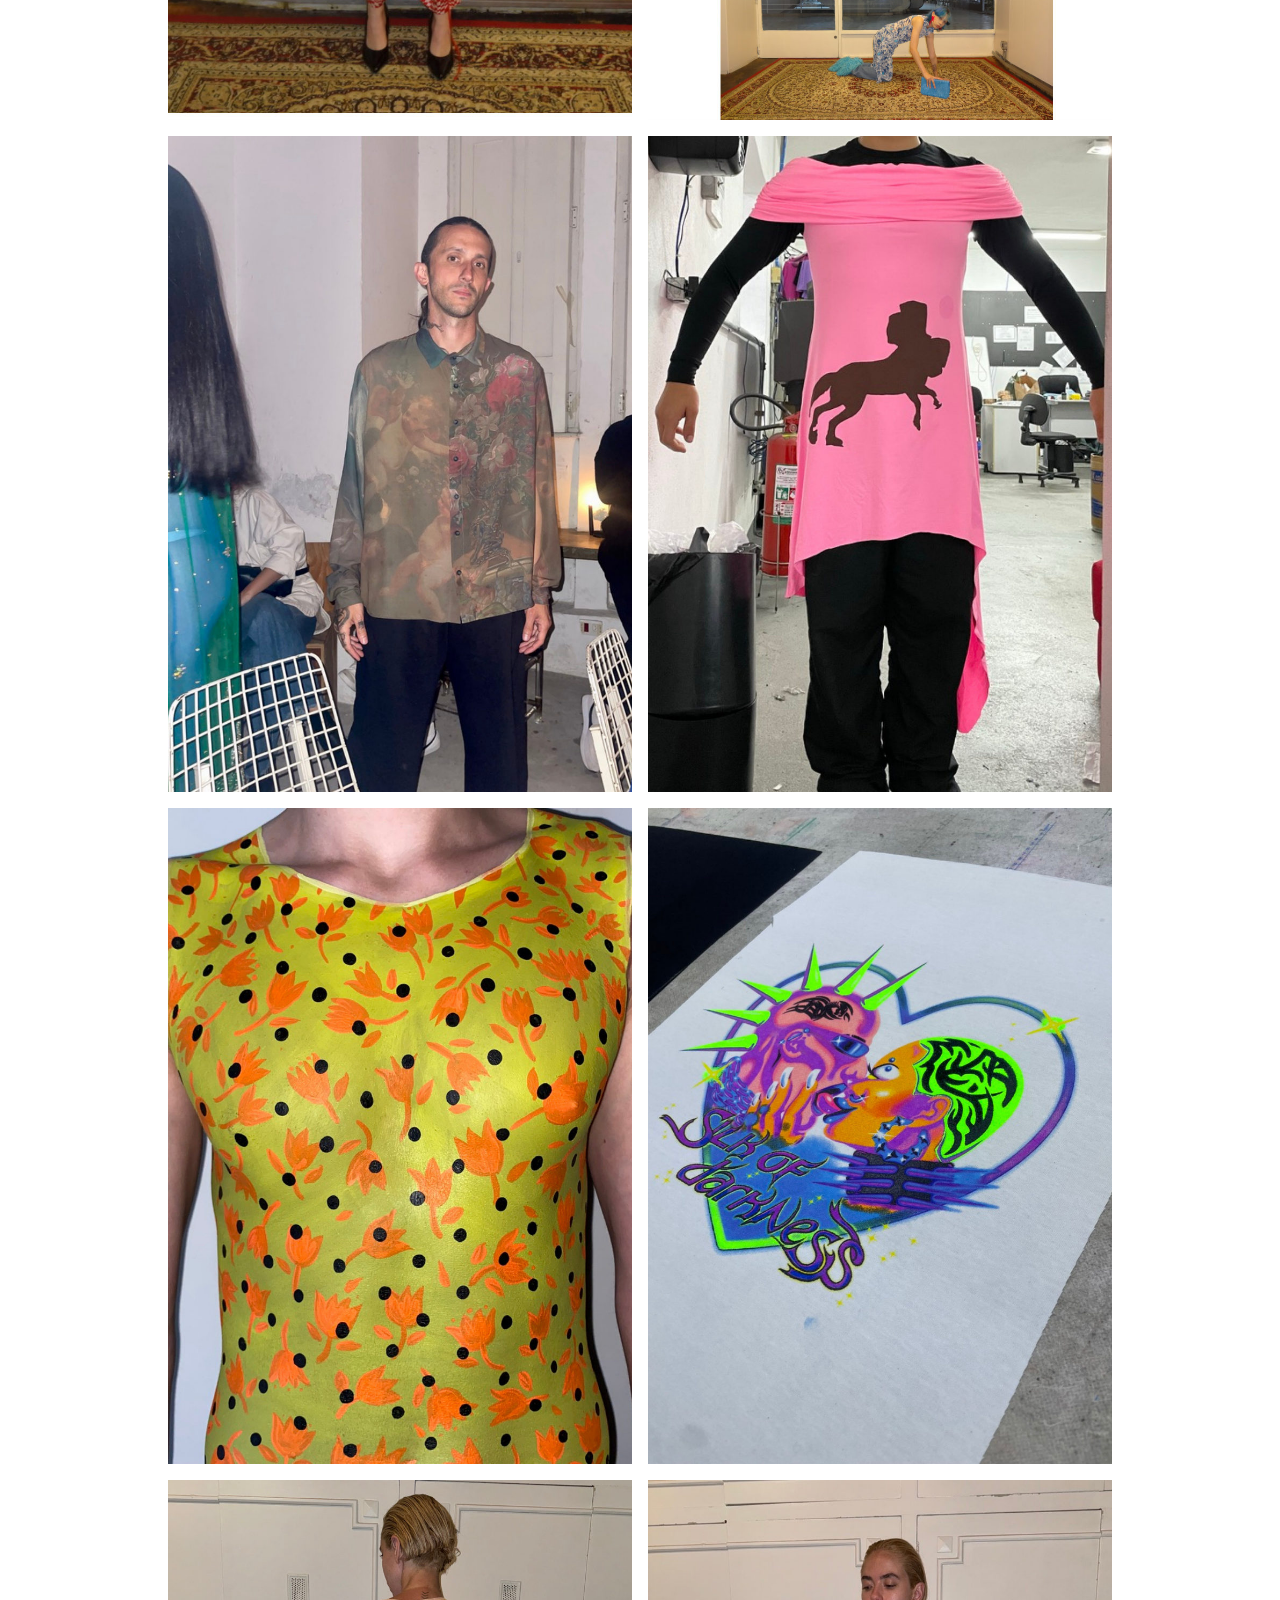
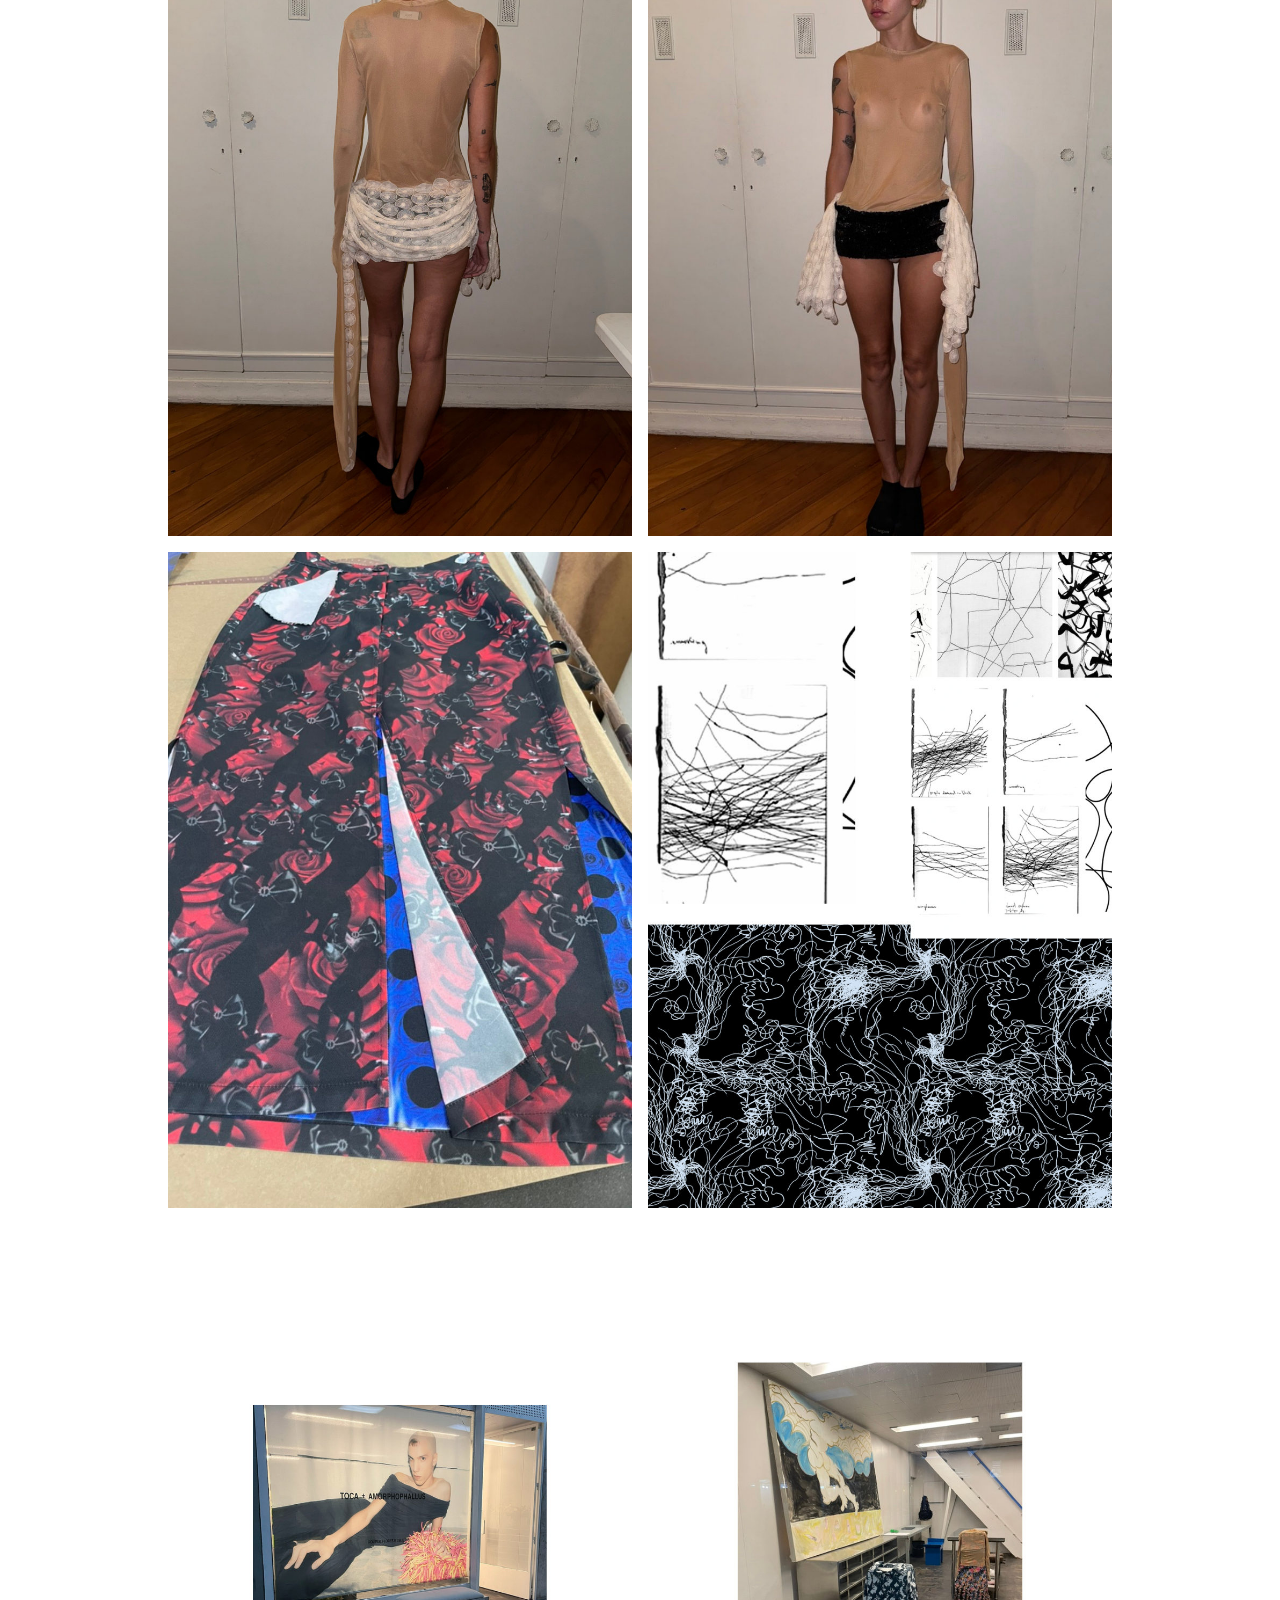
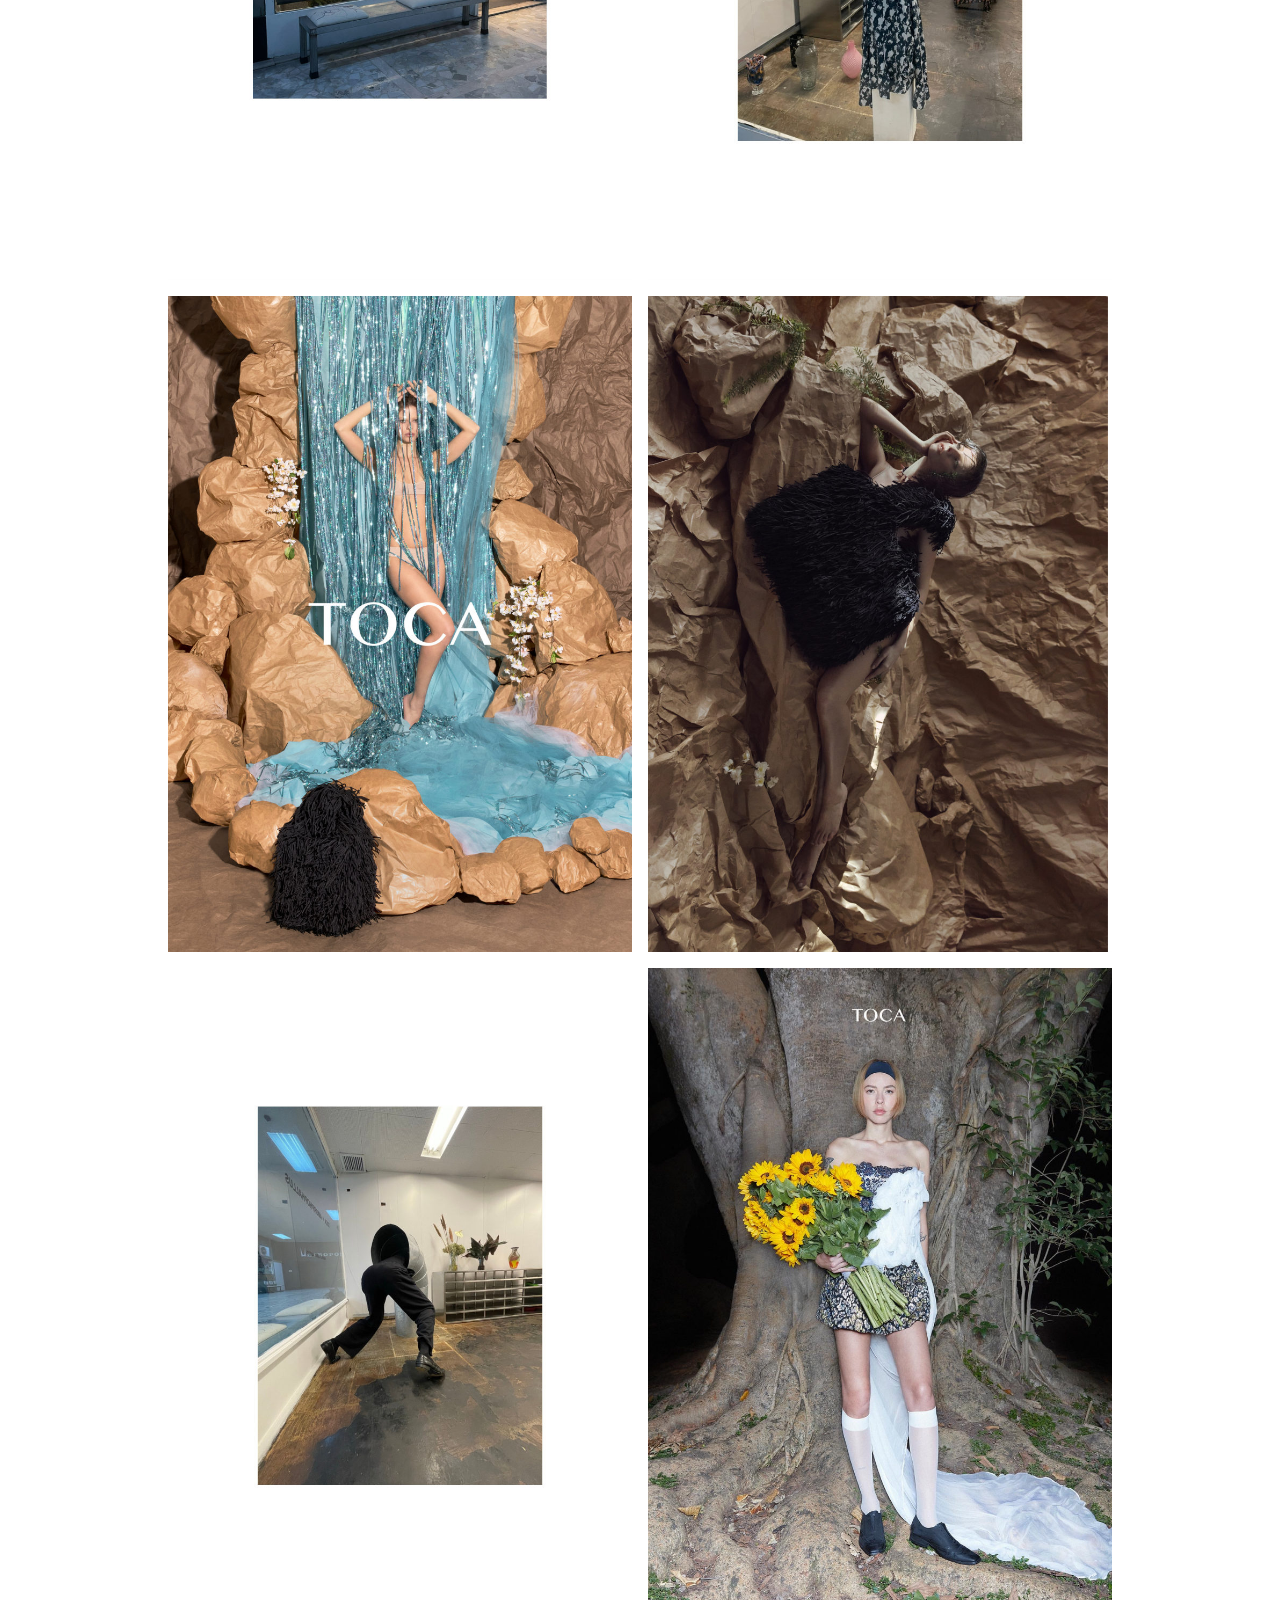
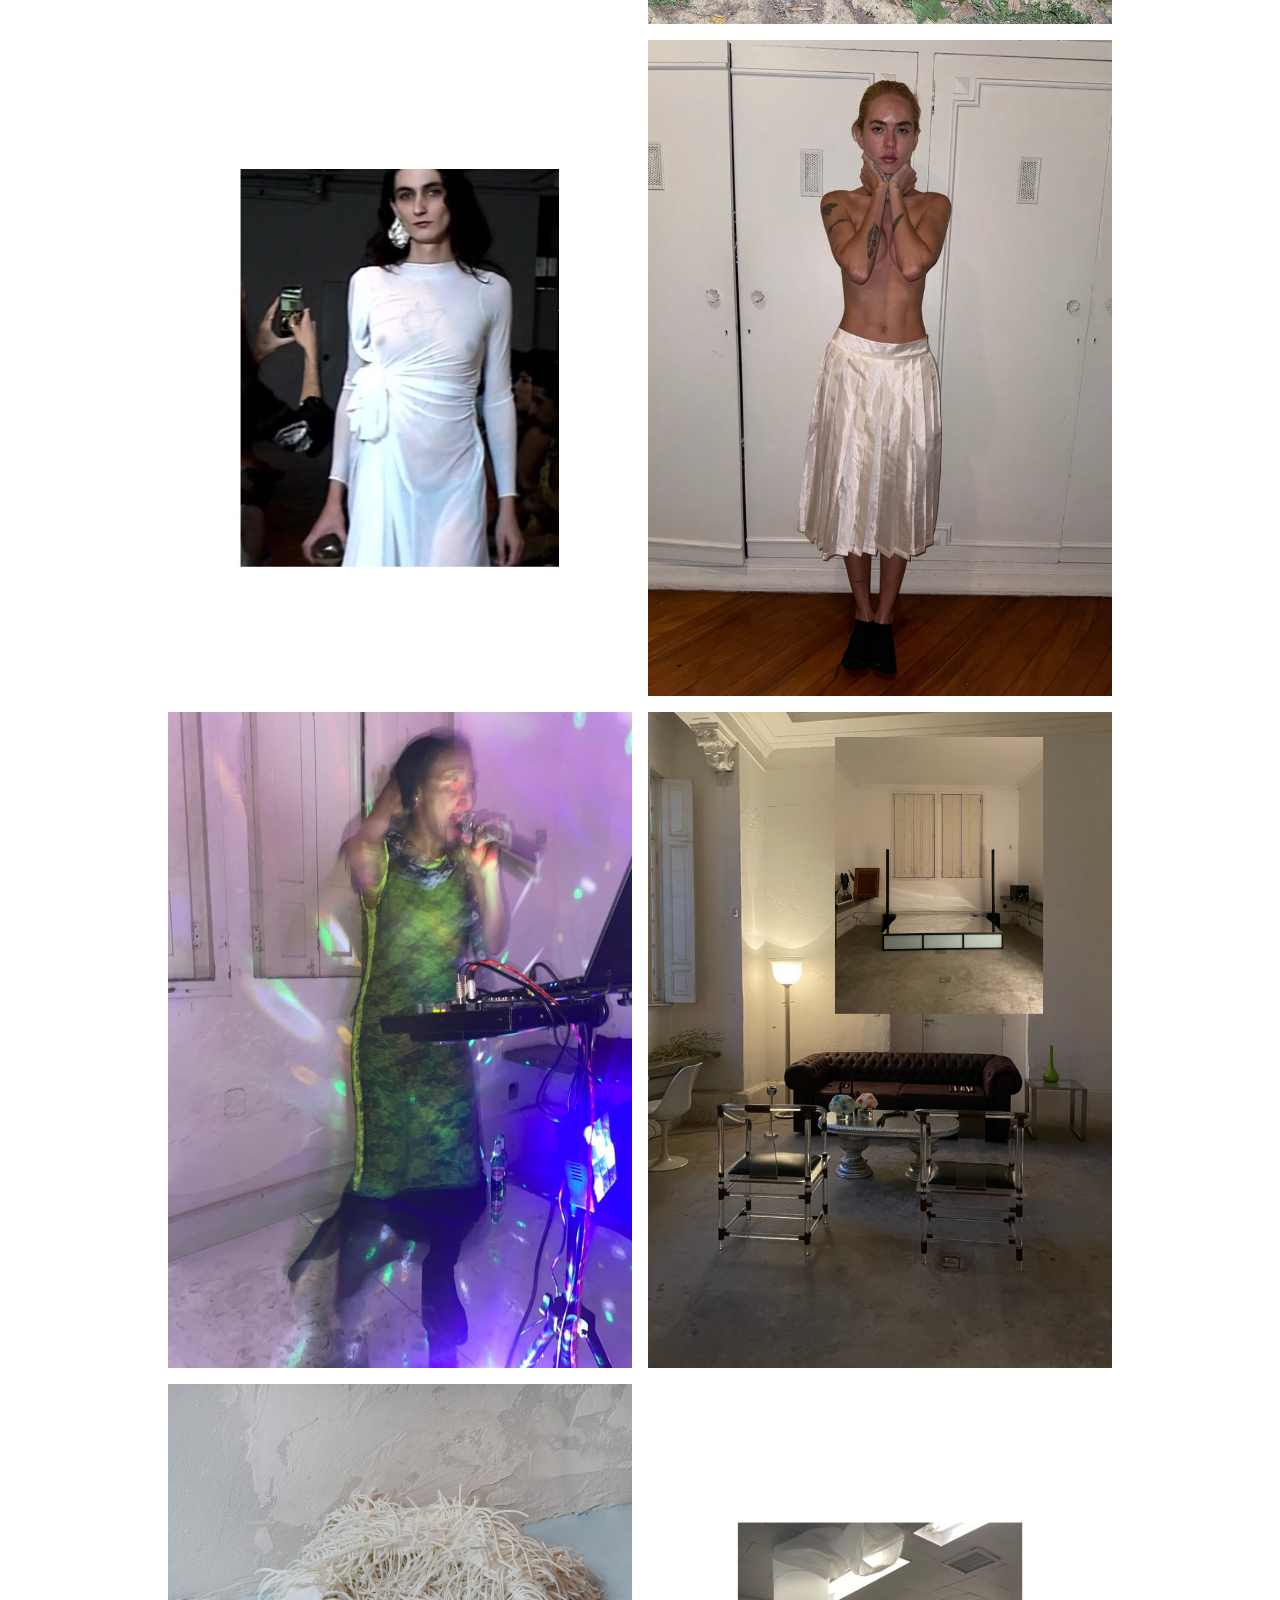
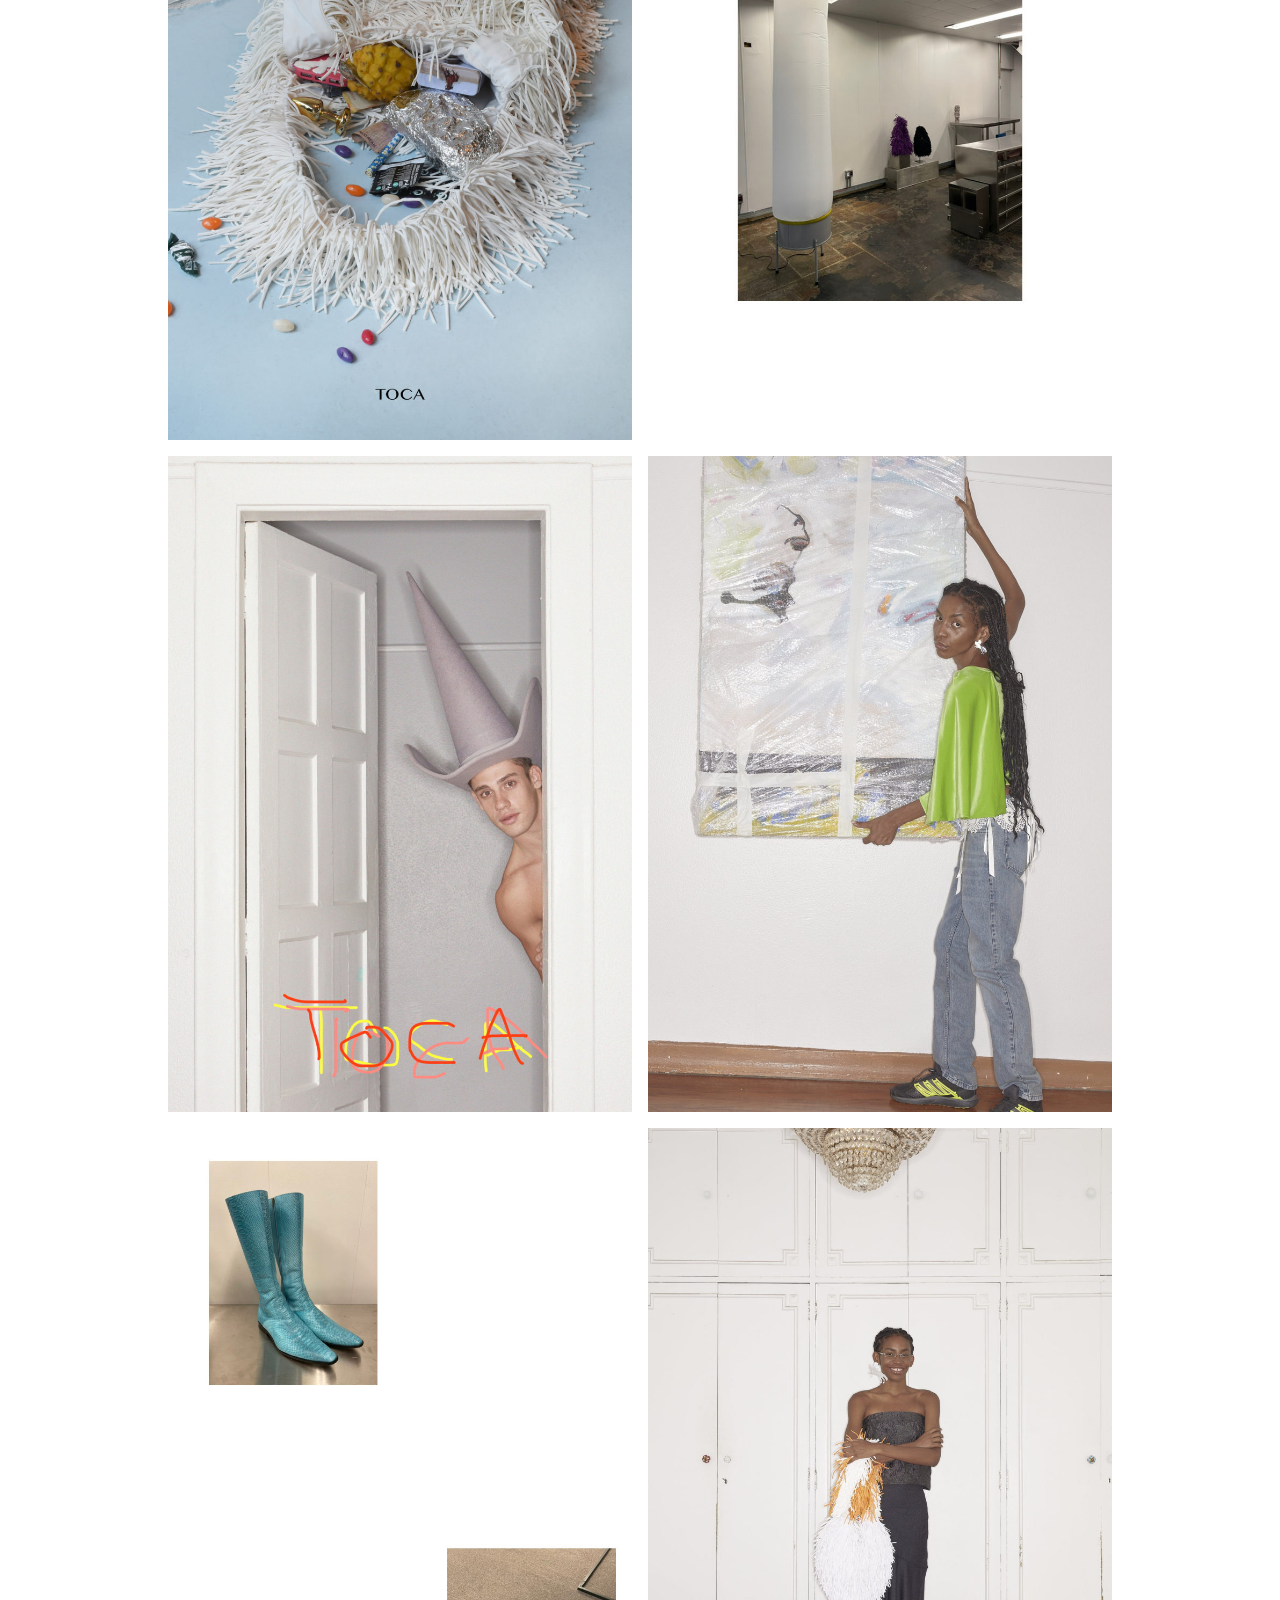
==== commit 31fe9dc9: "Update index.html" ====
--- a/index.html
+++ b/index.html
@@ -5,7 +5,7 @@
   src="https://bandcamp.com/EmbeddedPlayer/album=3068231352/size=small/bgcol=ffffff/linkcol=0687f5/track=3417759935/transparent=true/"
   loading="lazy">
 </iframe>
- <header><a class="brand" href="#top" aria-label="TOCA home"><img src="toca-logo.png" alt="TOCA"></a><nav aria-label="View modes"><button class="tab active" id="editorialTab" aria-selected="true">EDITORIAL</button><button class="tab" id="overviewTab" aria-selected="false">OVERVIEW</button></nav><div class="controls"><button id="sound" aria-label="Music control">♪ <span id="soundLabel">OFF</span></button></div></header><main id="top"><div id="editorial" class="view" aria-label="Editorial portfolio"></div><div id="overview" class="view" hidden aria-label="Overview of all pages"></div></main><footer>TOCA <span>AMADEUS GALILEU</span></footer><audio id="music" loop preload="none"></audio><dialog id="musicDialog" aria-label="Music options"><form method="dialog"><button class="close" aria-label="Close">×</button></form><h2>Soundtrack</h2><p>London After Midnight — Sacrifice</p><p>Listen through the official release, or use a licensed audio file for playback on this site.</p><a href="https://www.youtube.com/watch?v=sWcyxztky0g" target="_blank" rel="noopener noreferrer">OPEN OFFICIAL VIDEO ↗</a><p class="music-note">The video opens in a separate tab. To enable in-site playback, add a licensed file named <code>music.mp3</code> beside index.html.</p></dialog><script src="script.js"></script>
+ <header><a class="brand" href="#top" aria-label="TOCA home"><img src="toca-logo.png" alt="TOCA"></a><nav aria-label="View modes"><button class="tab active" id="editorialTab" aria-selected="true">EDITORIAL</button><button class="tab" id="overviewTab" aria-selected="false">OVERVIEW</button></nav></header><main id="top"><div id="editorial" class="view" aria-label="Editorial portfolio"></div><div id="overview" class="view" hidden aria-label="Overview of all pages"></div></main><footer>TOCA <span>AMADEUS GALILEU</span></footer><audio id="music" loop preload="none"></audio><dialog id="musicDialog" aria-label="Music options"><form method="dialog"><button class="close" aria-label="Close">×</button></form><h2>Soundtrack</h2><p>London After Midnight — Sacrifice</p><p>Listen through the official release, or use a licensed audio file for playback on this site.</p><a href="https://www.youtube.com/watch?v=sWcyxztky0g" target="_blank" rel="noopener noreferrer">OPEN OFFICIAL VIDEO ↗</a><p class="music-note">The video opens in a separate tab. To enable in-site playback, add a licensed file named <code>music.mp3</code> beside index.html.</p></dialog><script src="script.js"></script>
 
 
 </body></html>
--- a/style.css
+++ b/style.css
@@ -1,4 +1,14 @@
 *{box-sizing:border-box}html{scroll-behavior:smooth}body{margin:0;background:#fff;color:#181818;font-family:Arial,Helvetica,sans-serif}header{height:64px;max-width:920px;margin:auto;padding:0 10px;display:flex;align-items:center;justify-content:space-between;gap:14px}.brand img{display:block;width:53px;height:auto}nav{display:flex;gap:24px;align-items:center}button{font:10px Arial,sans-serif;letter-spacing:.11em;color:#555;background:none;border:0;cursor:pointer;padding:10px 0}.tab.active{color:#111;border-bottom:1px solid #111}.controls{min-width:55px;text-align:right}#editorial{width:min(calc(100% - 24px),960px);margin:auto}.spread{display:grid;grid-template-columns:repeat(2,minmax(0,1fr));gap:0}.page{position:relative;min-width:0;padding:.22cm;line-height:0}.page img{display:block;width:100%;height:auto;object-fit:contain}.overlay{position:absolute;left:.22cm;right:.22cm;bottom:.22cm;max-height:75%;overflow:auto;transform:translateY(102%);transition:transform .5s ease;background:rgba(255,255,255,.87);padding:20px;font:14px/1.55 Georgia,serif;line-height:1.55;pointer-events:none}.page.has-note{overflow:hidden;cursor:pointer}.page.has-note:hover .overlay,.page.has-note.open .overlay,.page.has-note:focus .overlay{transform:translateY(0)}#overview{width:min(calc(100% - 24px),1100px);margin:18px auto 40px}.overview-grid{display:grid;grid-template-columns:repeat(7,minmax(0,1fr));gap:7px}.thumb{display:block;min-width:0;border:0;background:#fff;padding:0;cursor:pointer;position:relative}.thumb img{display:block;width:100%;height:auto;aspect-ratio:1;object-fit:contain}.thumb span{display:block;text-align:center;color:#777;font:9px Arial,sans-serif;padding:5px 0}.thumb:hover img,.thumb:focus-visible img{outline:1px solid #555;outline-offset:2px}footer{max-width:920px;margin:0 auto;padding:40px 12px;display:flex;justify-content:space-between;font:11px Georgia,serif}footer span{font:10px Arial,sans-serif;letter-spacing:.1em}[hidden]{display:none!important}@media(max-width:850px){.overview-grid{grid-template-columns:repeat(5,minmax(0,1fr))}}@media(max-width:550px){header{height:54px;padding:0 10px}nav{gap:12px}button{font-size:9px}.brand img{width:45px}#editorial{width:100%}.page{padding:.20cm}.overlay{left:.20cm;right:.20cm;bottom:.20cm;padding:10px;font-size:11px}.overview-grid{grid-template-columns:repeat(3,minmax(0,1fr));gap:5px}footer{padding:25px 10px}}
 
 /* Music options, displayed only when no licensed local audio is available. */
+
+iframe[src*="bandcamp.com/EmbeddedPlayer"] {
+  position: fixed;
+  top: 10px;
+  right: 20px;
+  width: 250px;
+  height: 42px;
+  z-index: 9999;
+  border: none;
+}
 dialog{border:1px solid #d8d8d8;background:white;color:#222;max-width:min(440px,calc(100% - 32px));padding:28px 32px;box-shadow:0 12px 50px #0002;font:13px/1.6 Arial,sans-serif}dialog::backdrop{background:#0005}dialog h2{font:16px Georgia,serif;margin:0 0 14px}dialog p{margin:8px 0 14px}dialog a{color:#111;letter-spacing:.08em;font-size:11px;text-decoration:underline}dialog .music-note{font-size:11px;color:#777;margin-top:24px}dialog form{float:right}dialog .close{font-size:24px;padding:0;line-height:1}
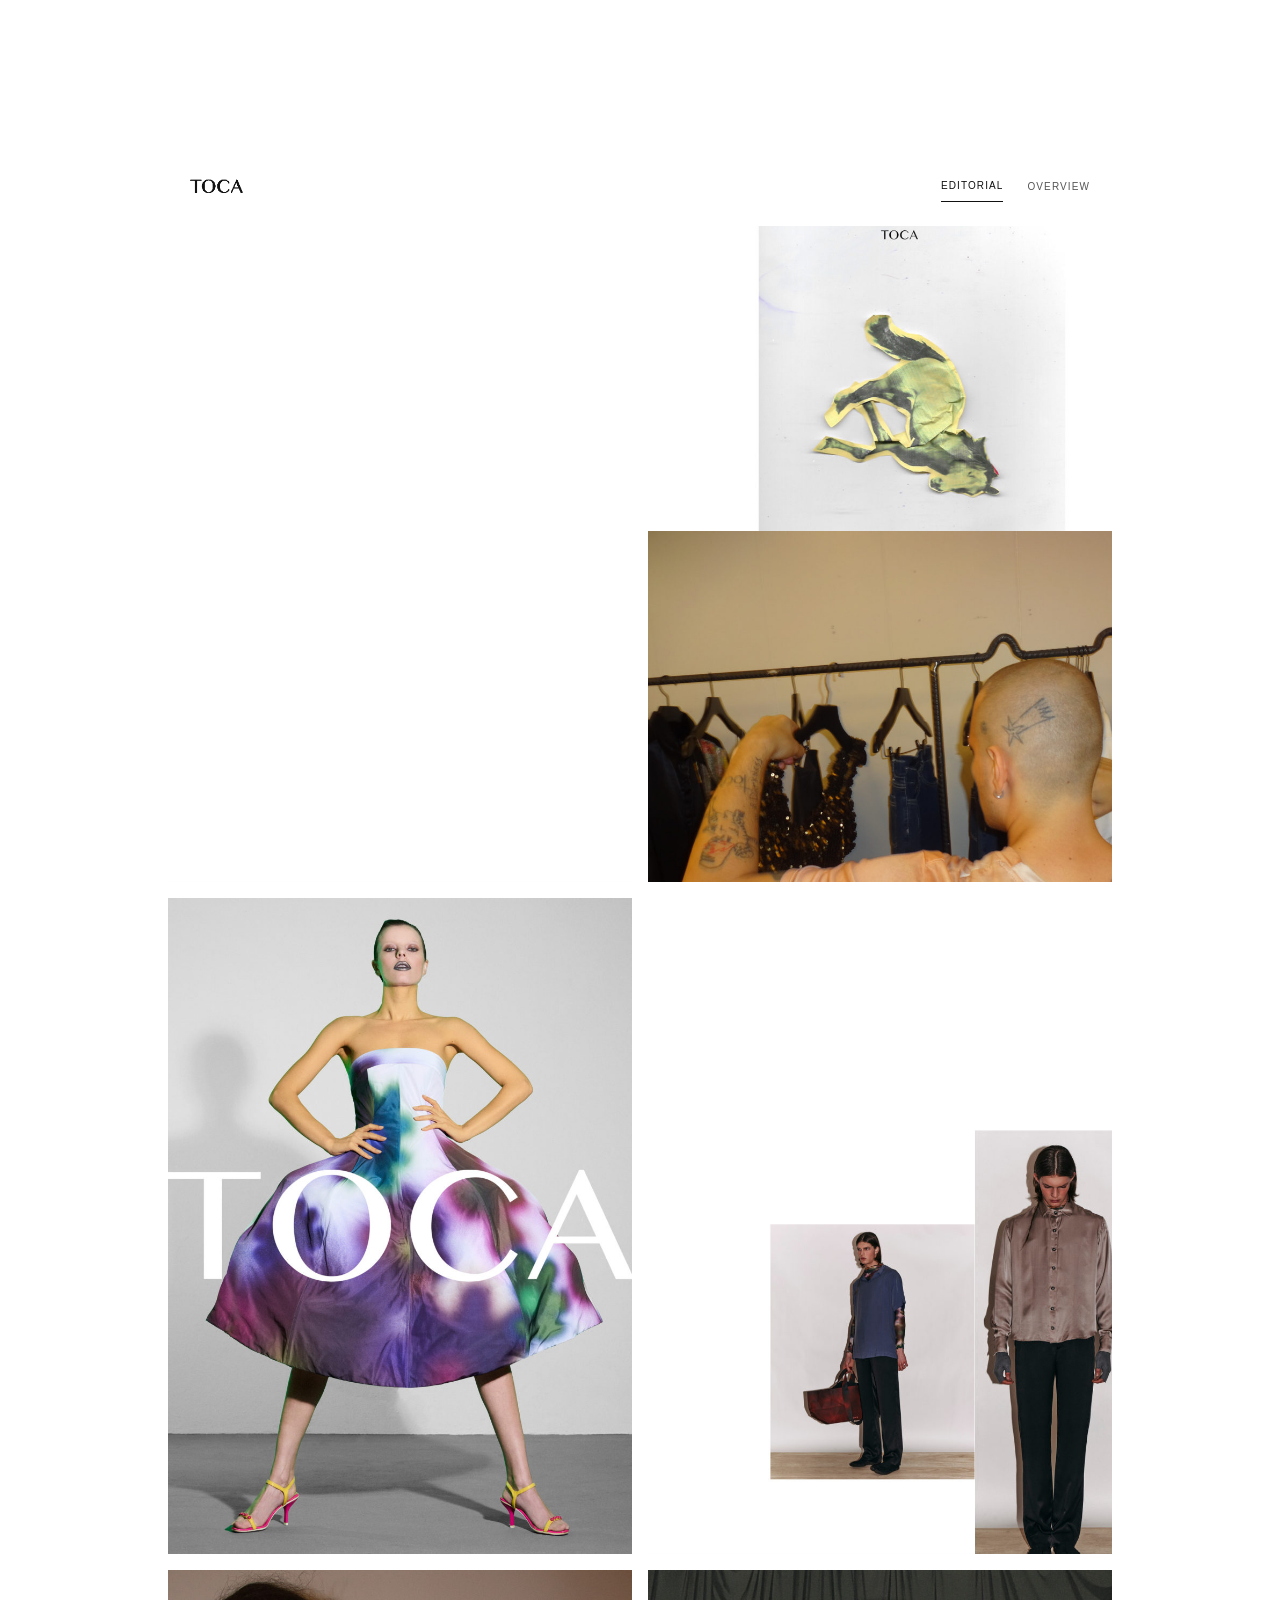
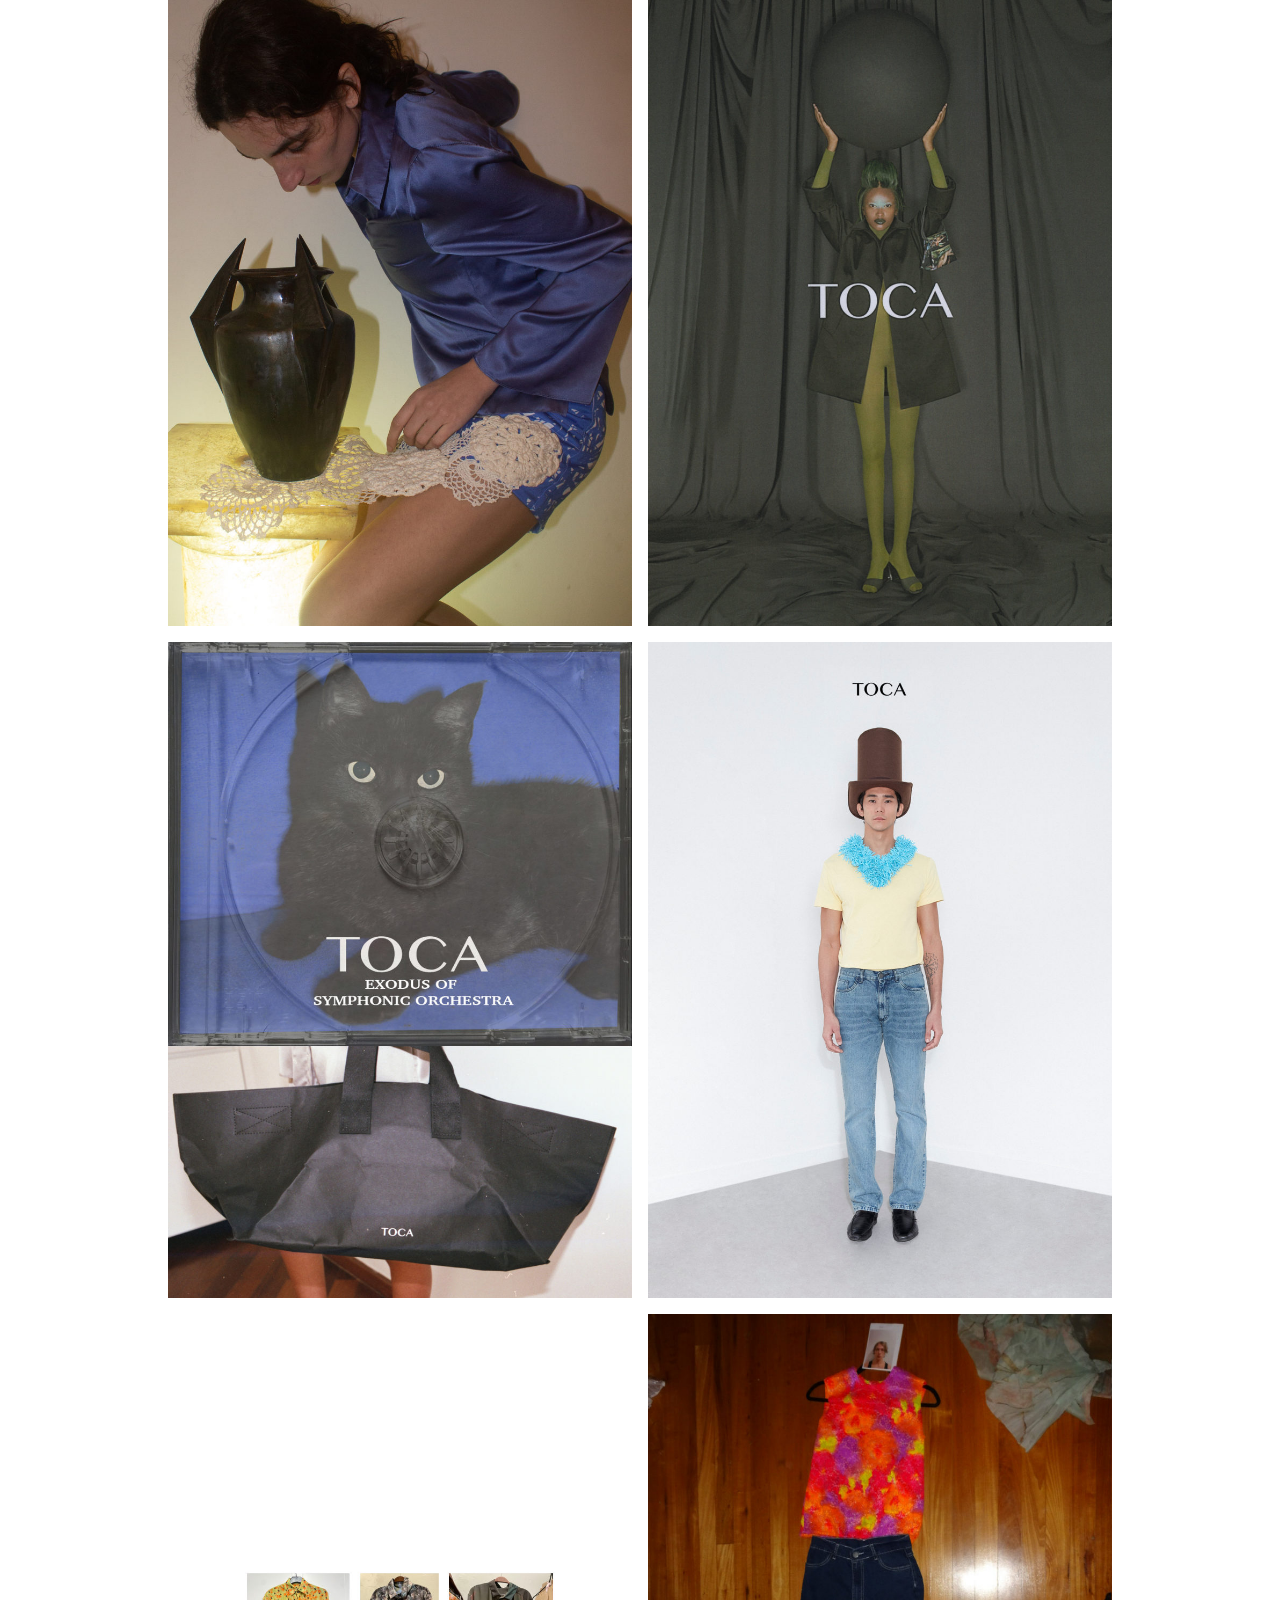
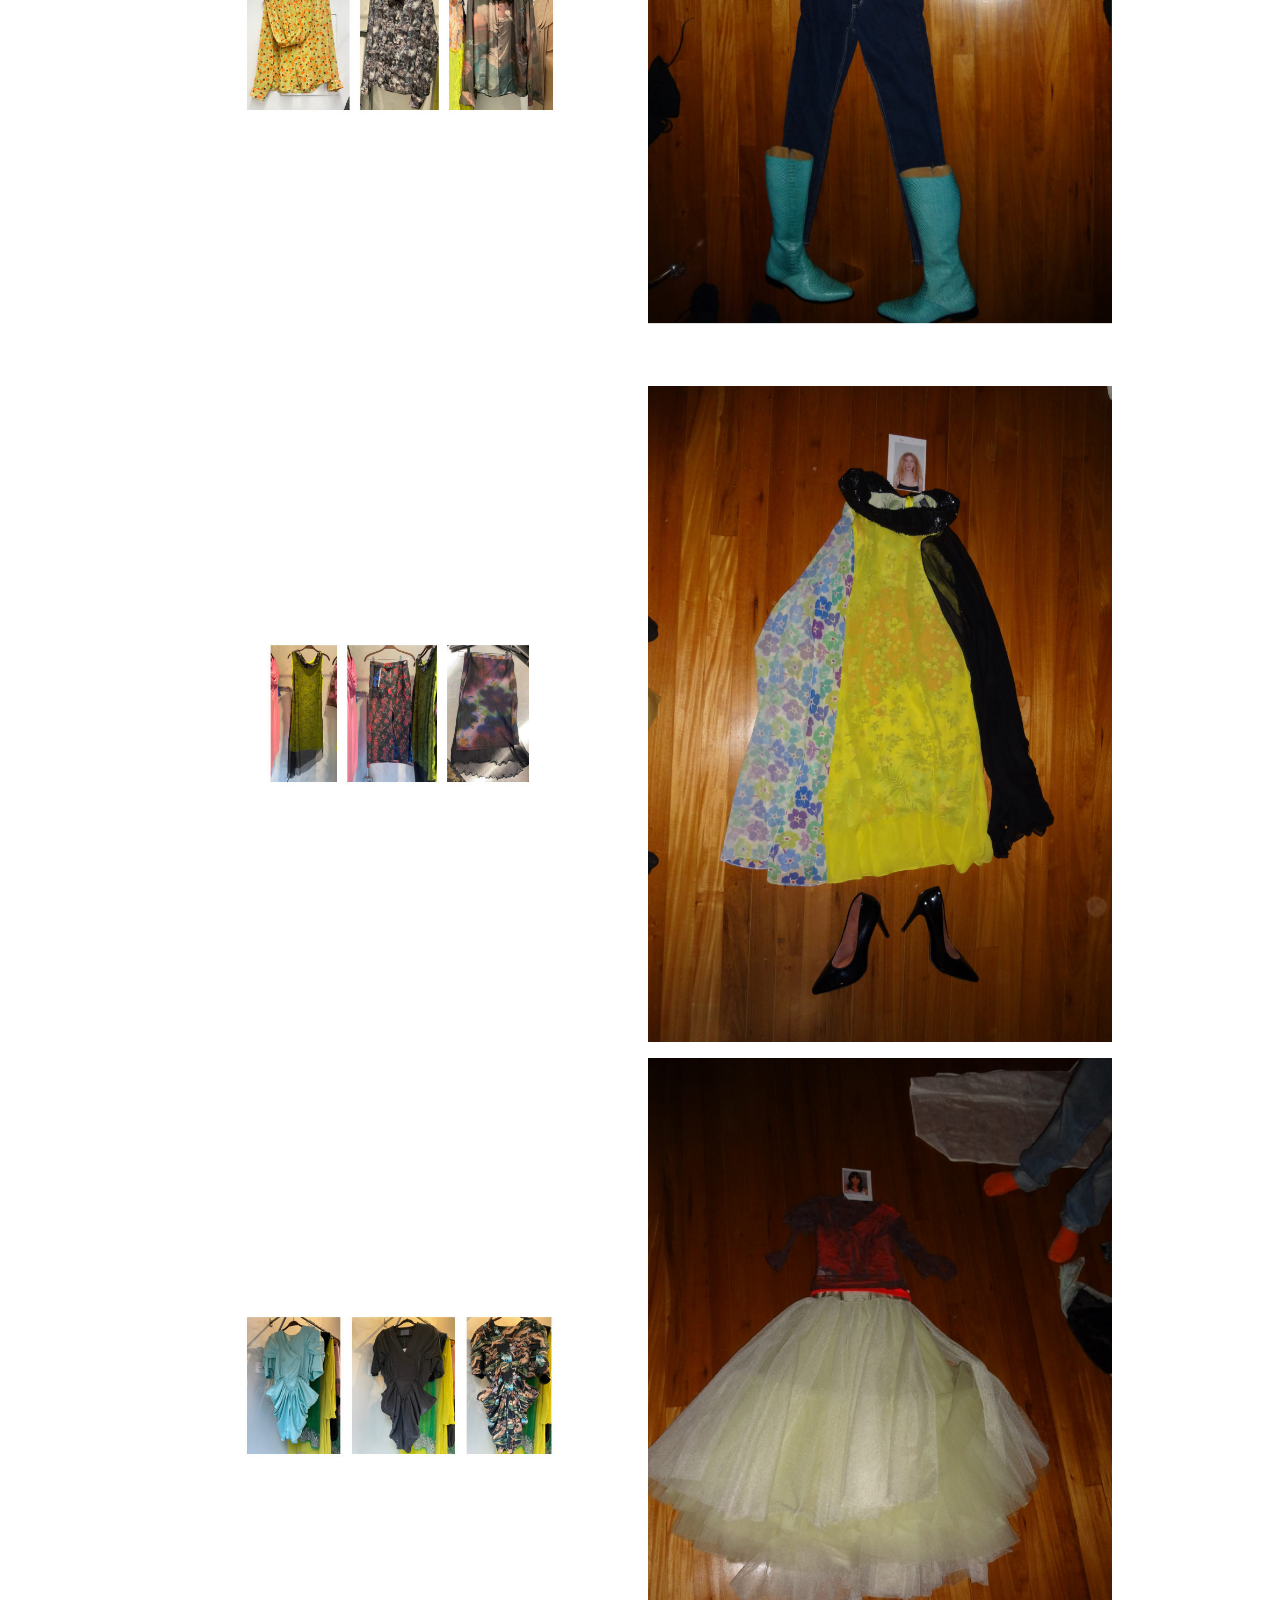
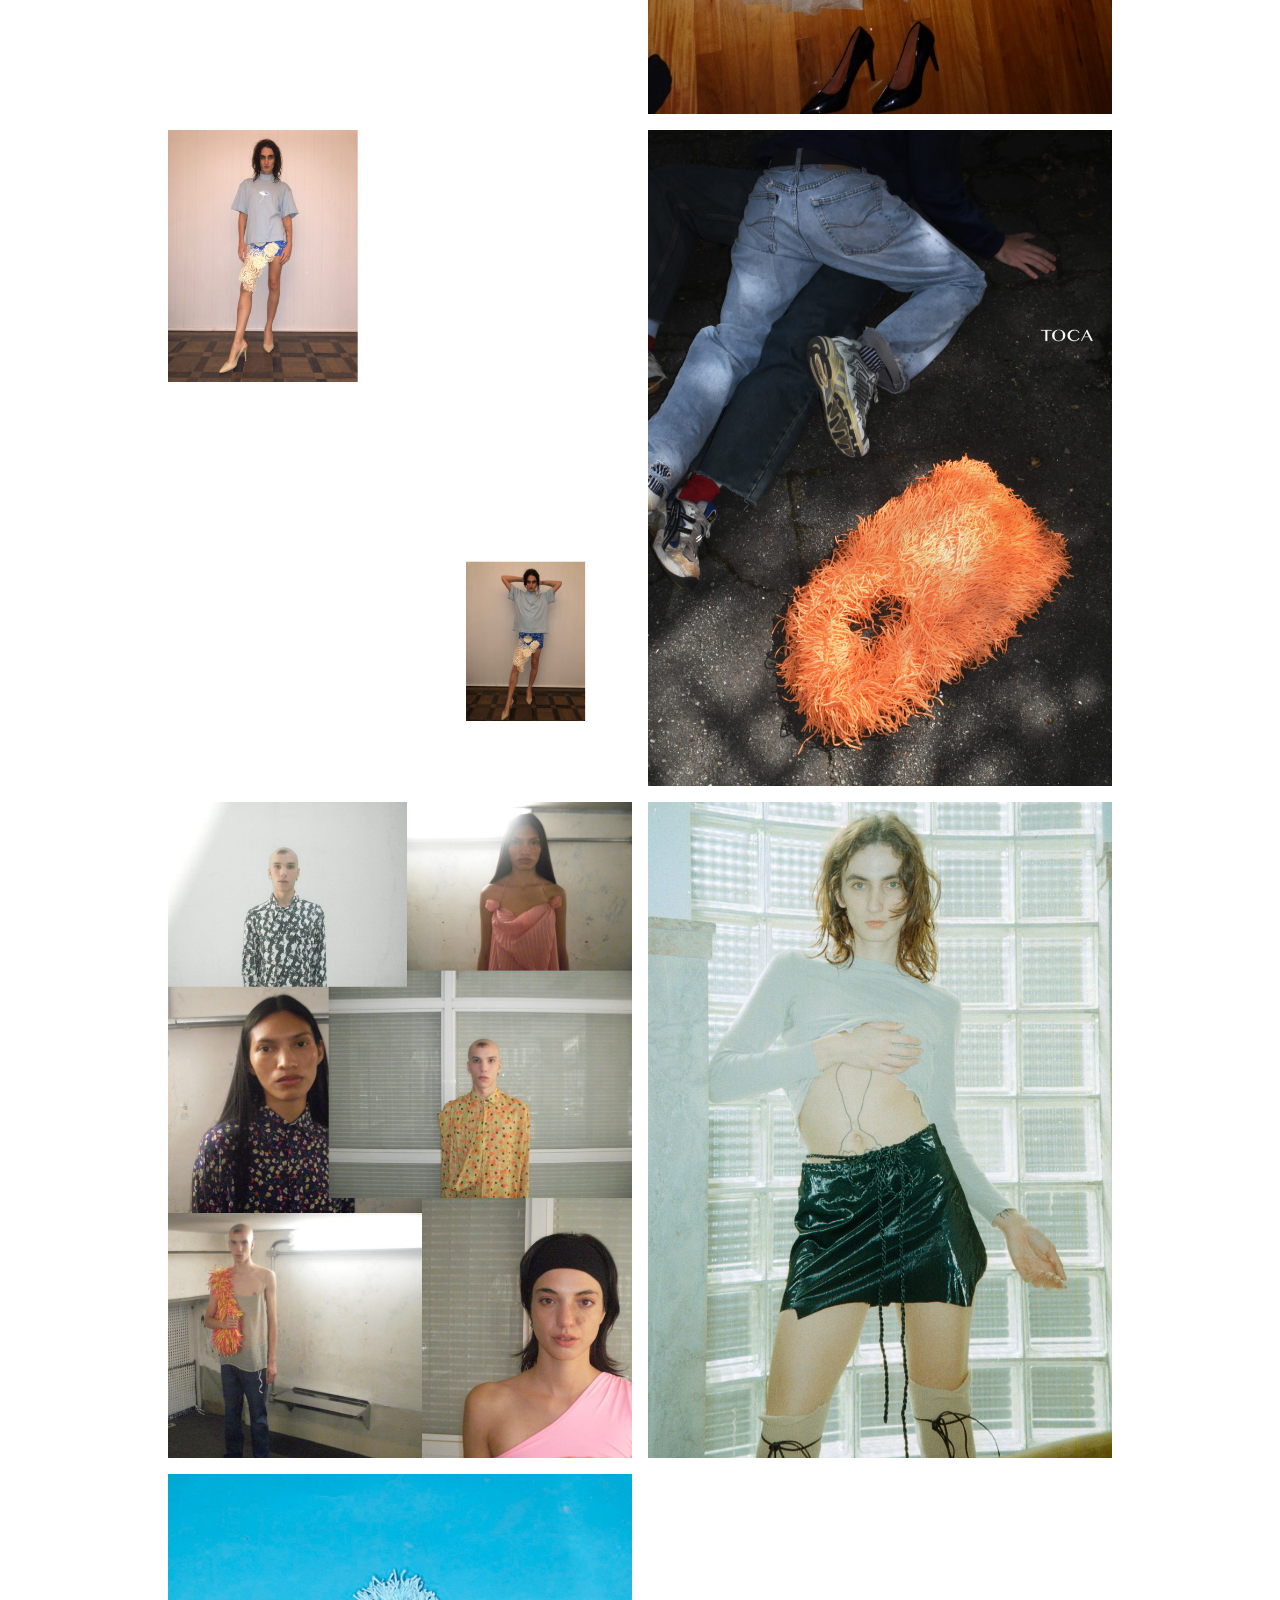
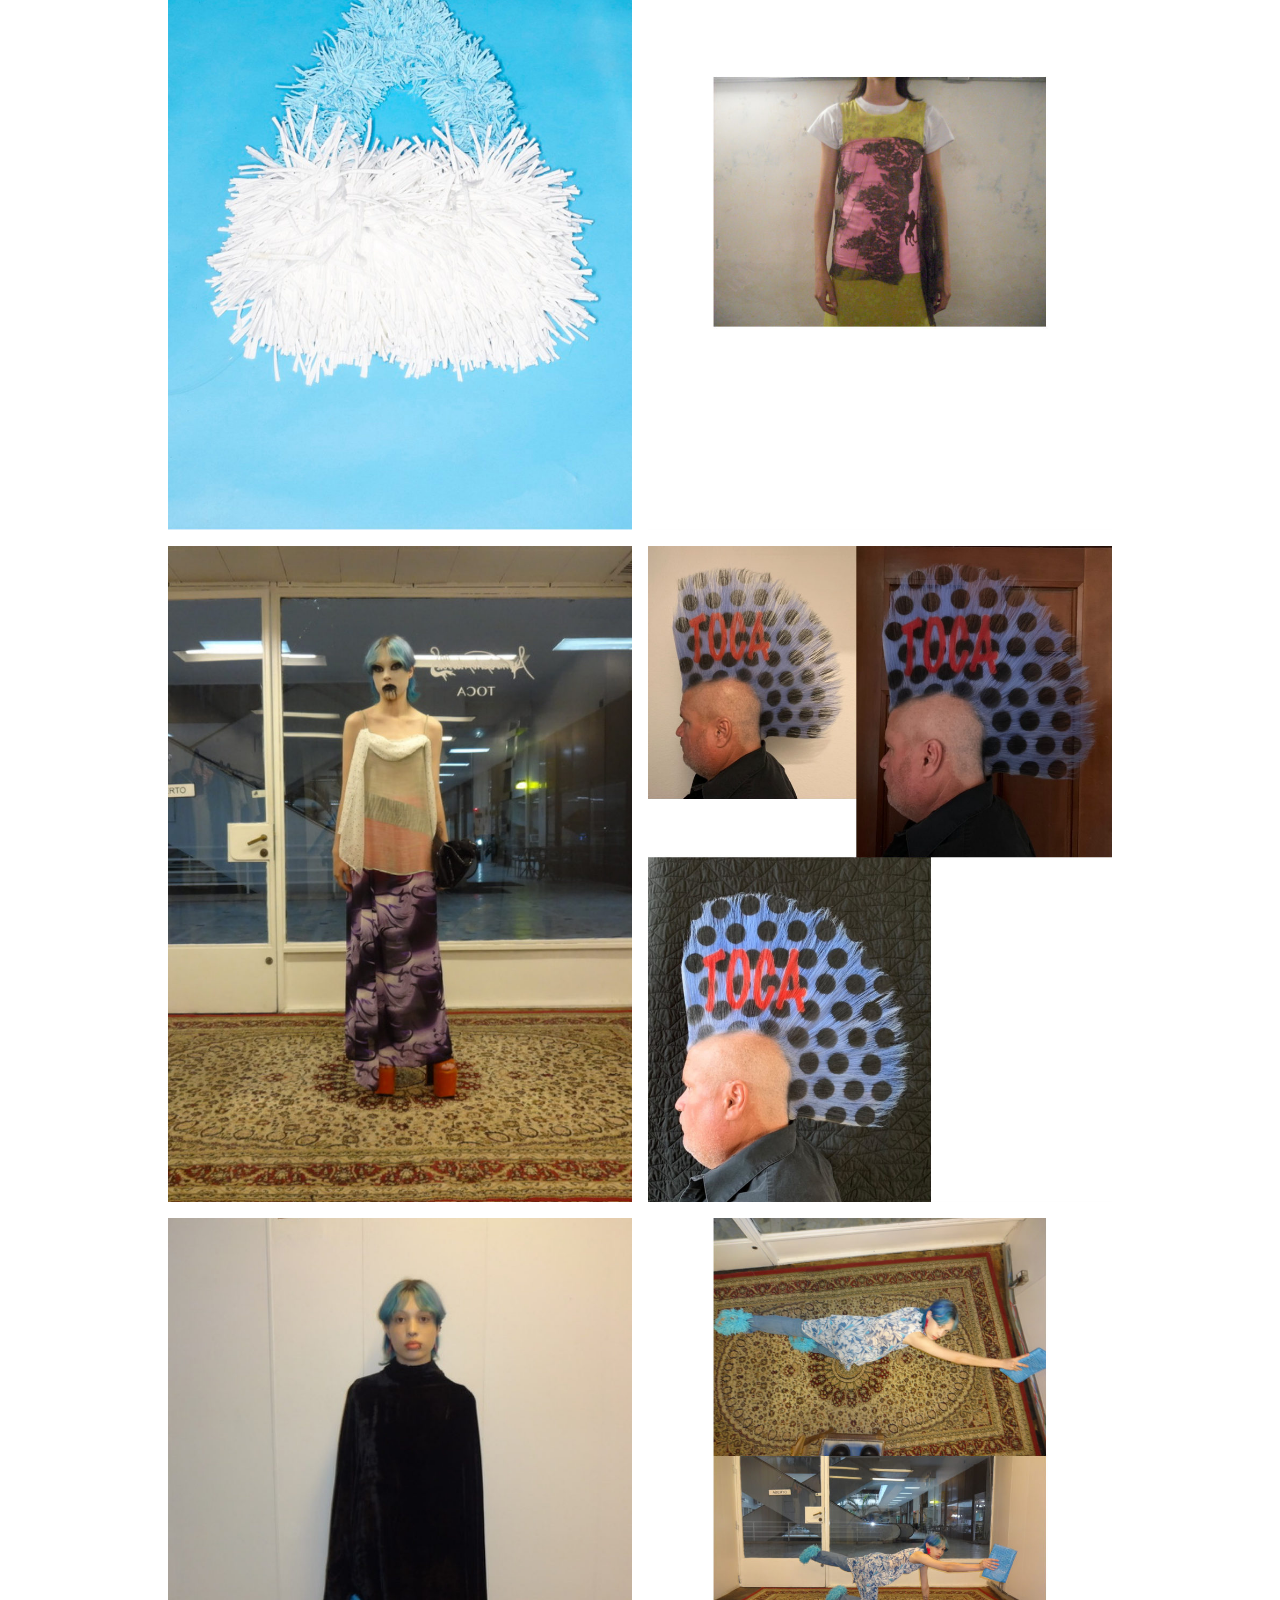
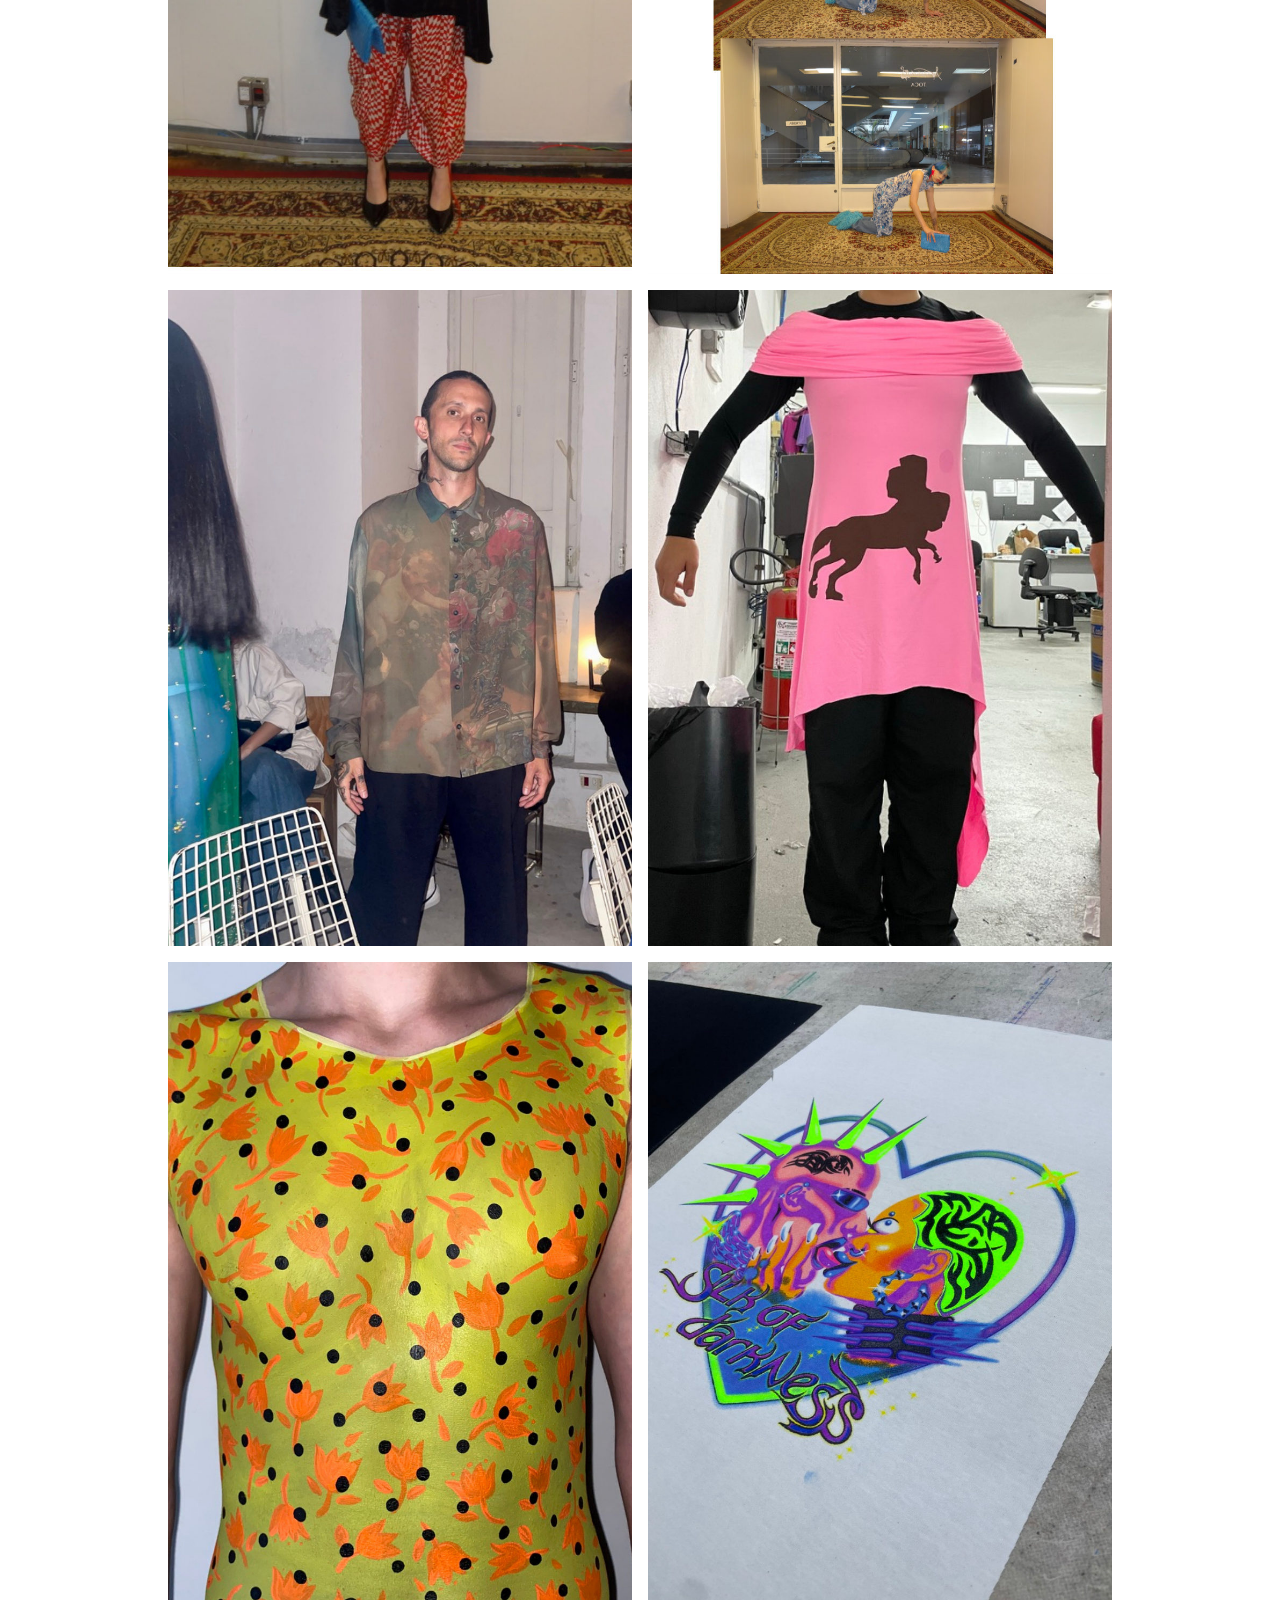
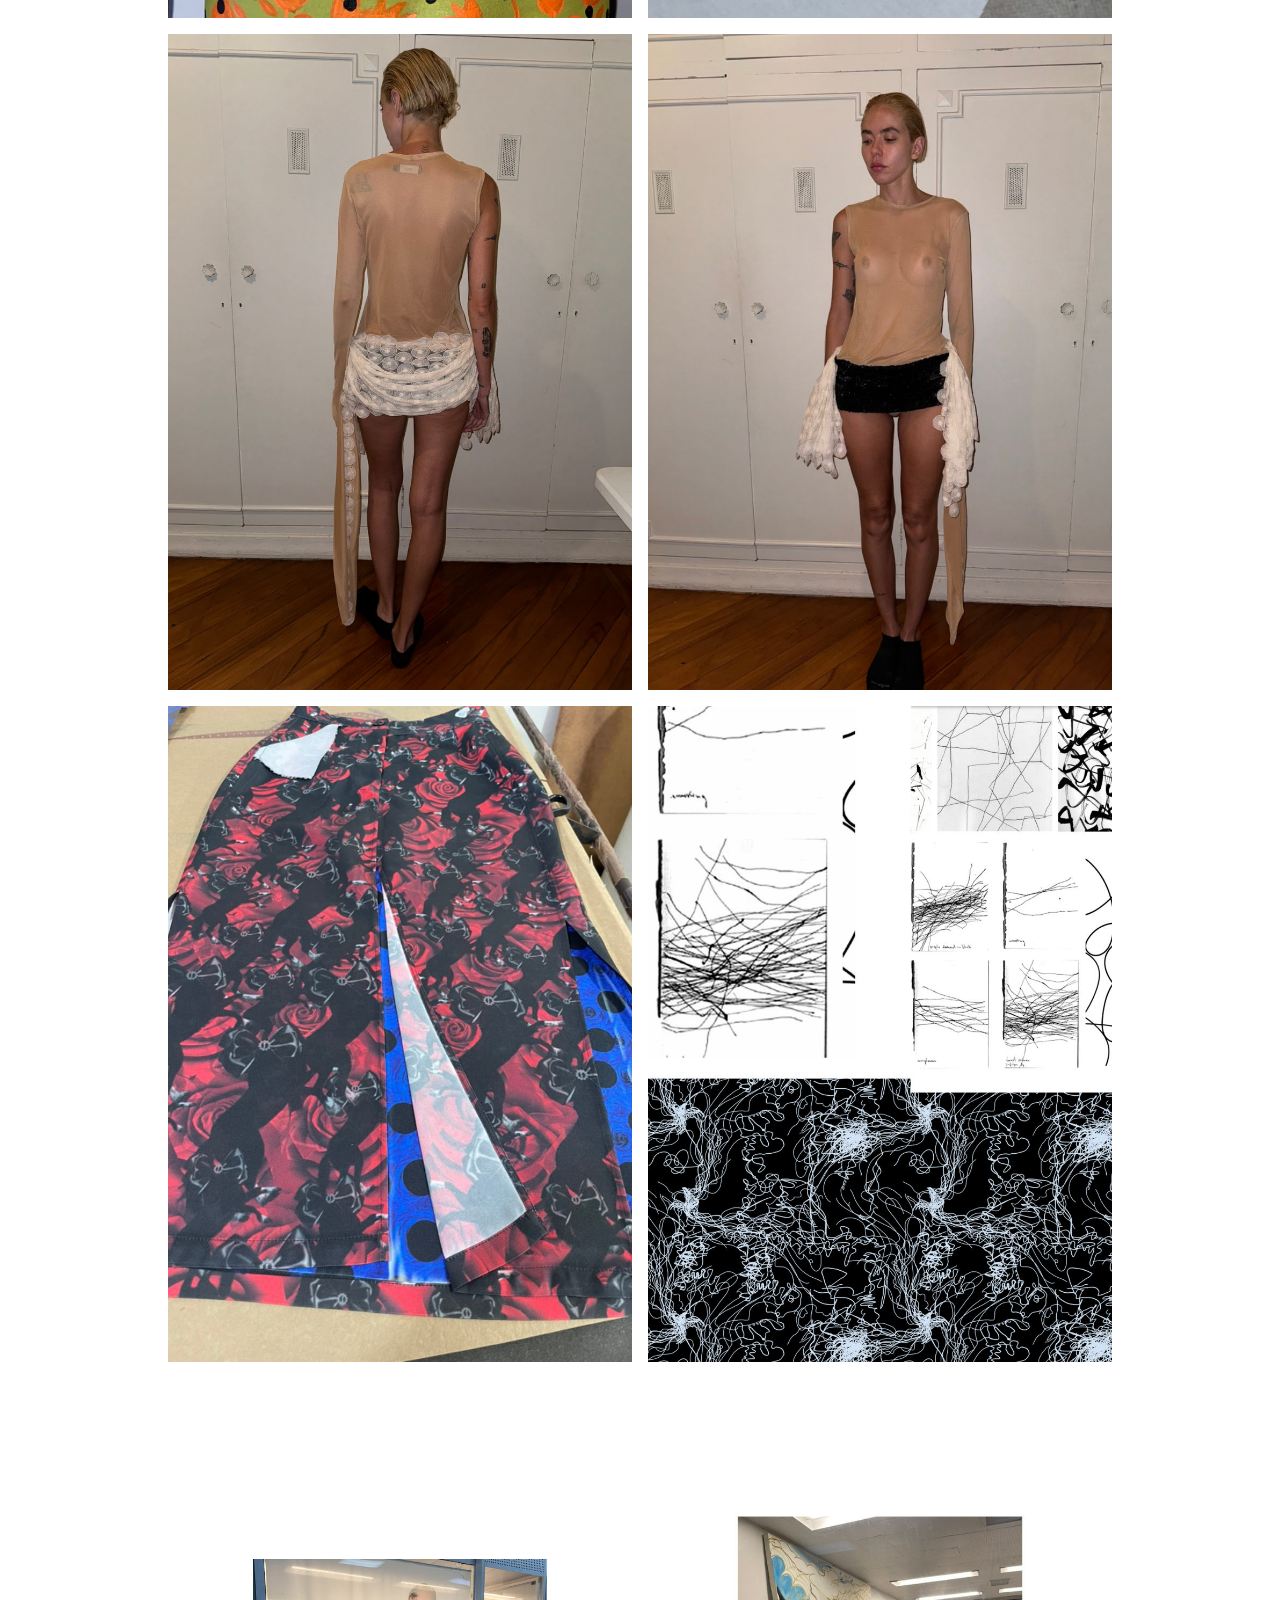
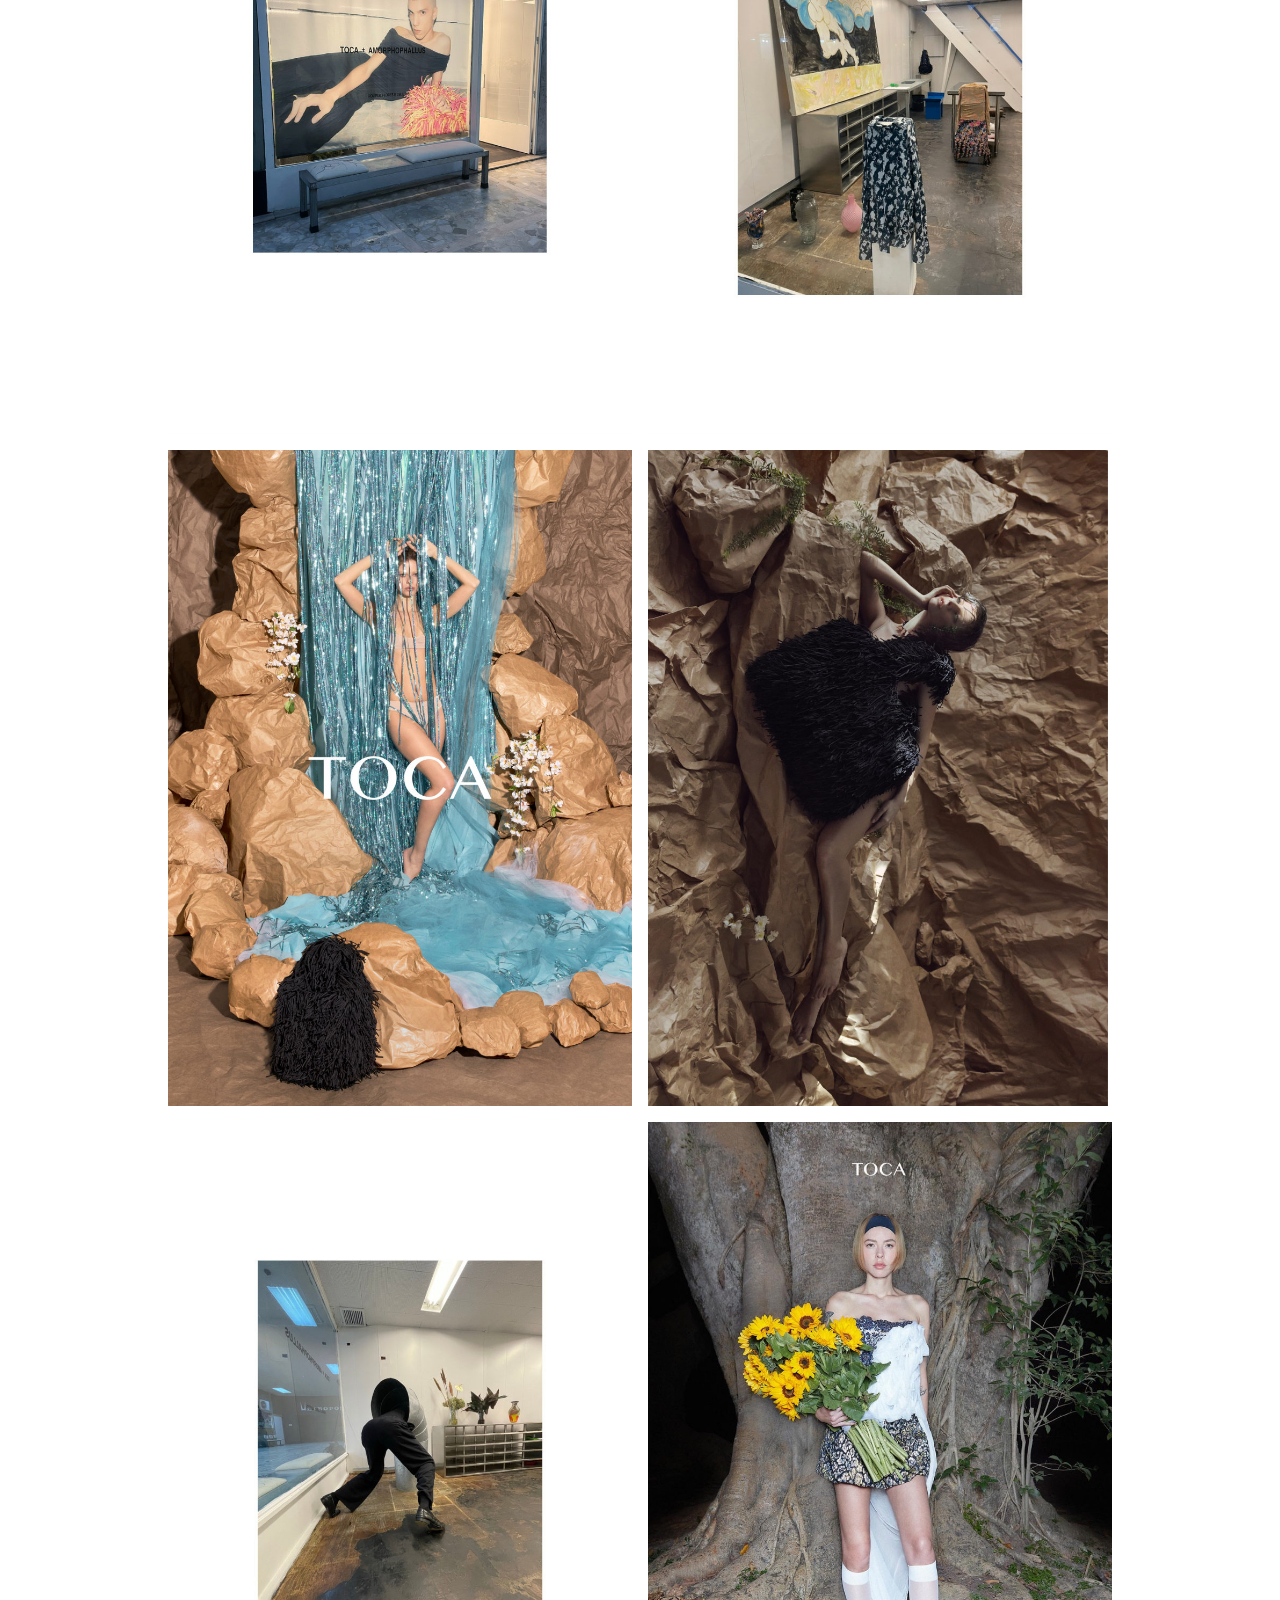
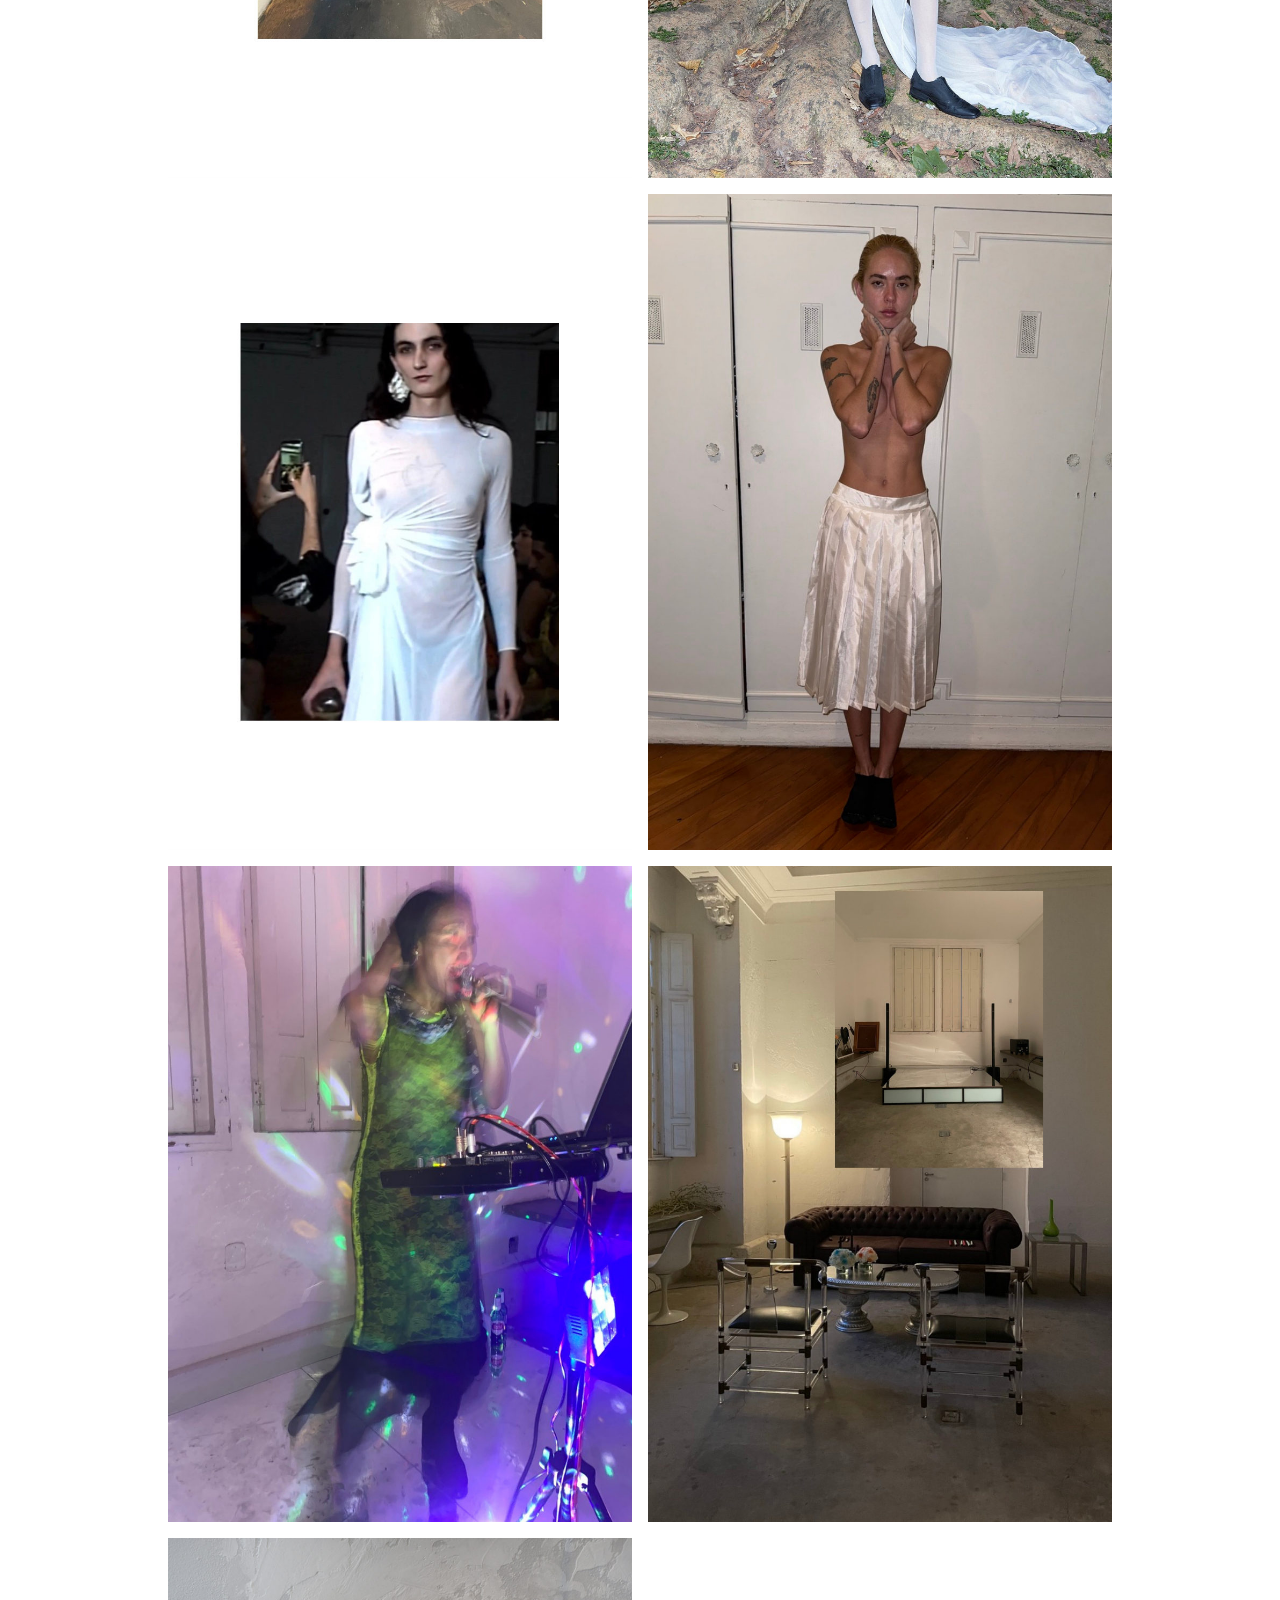
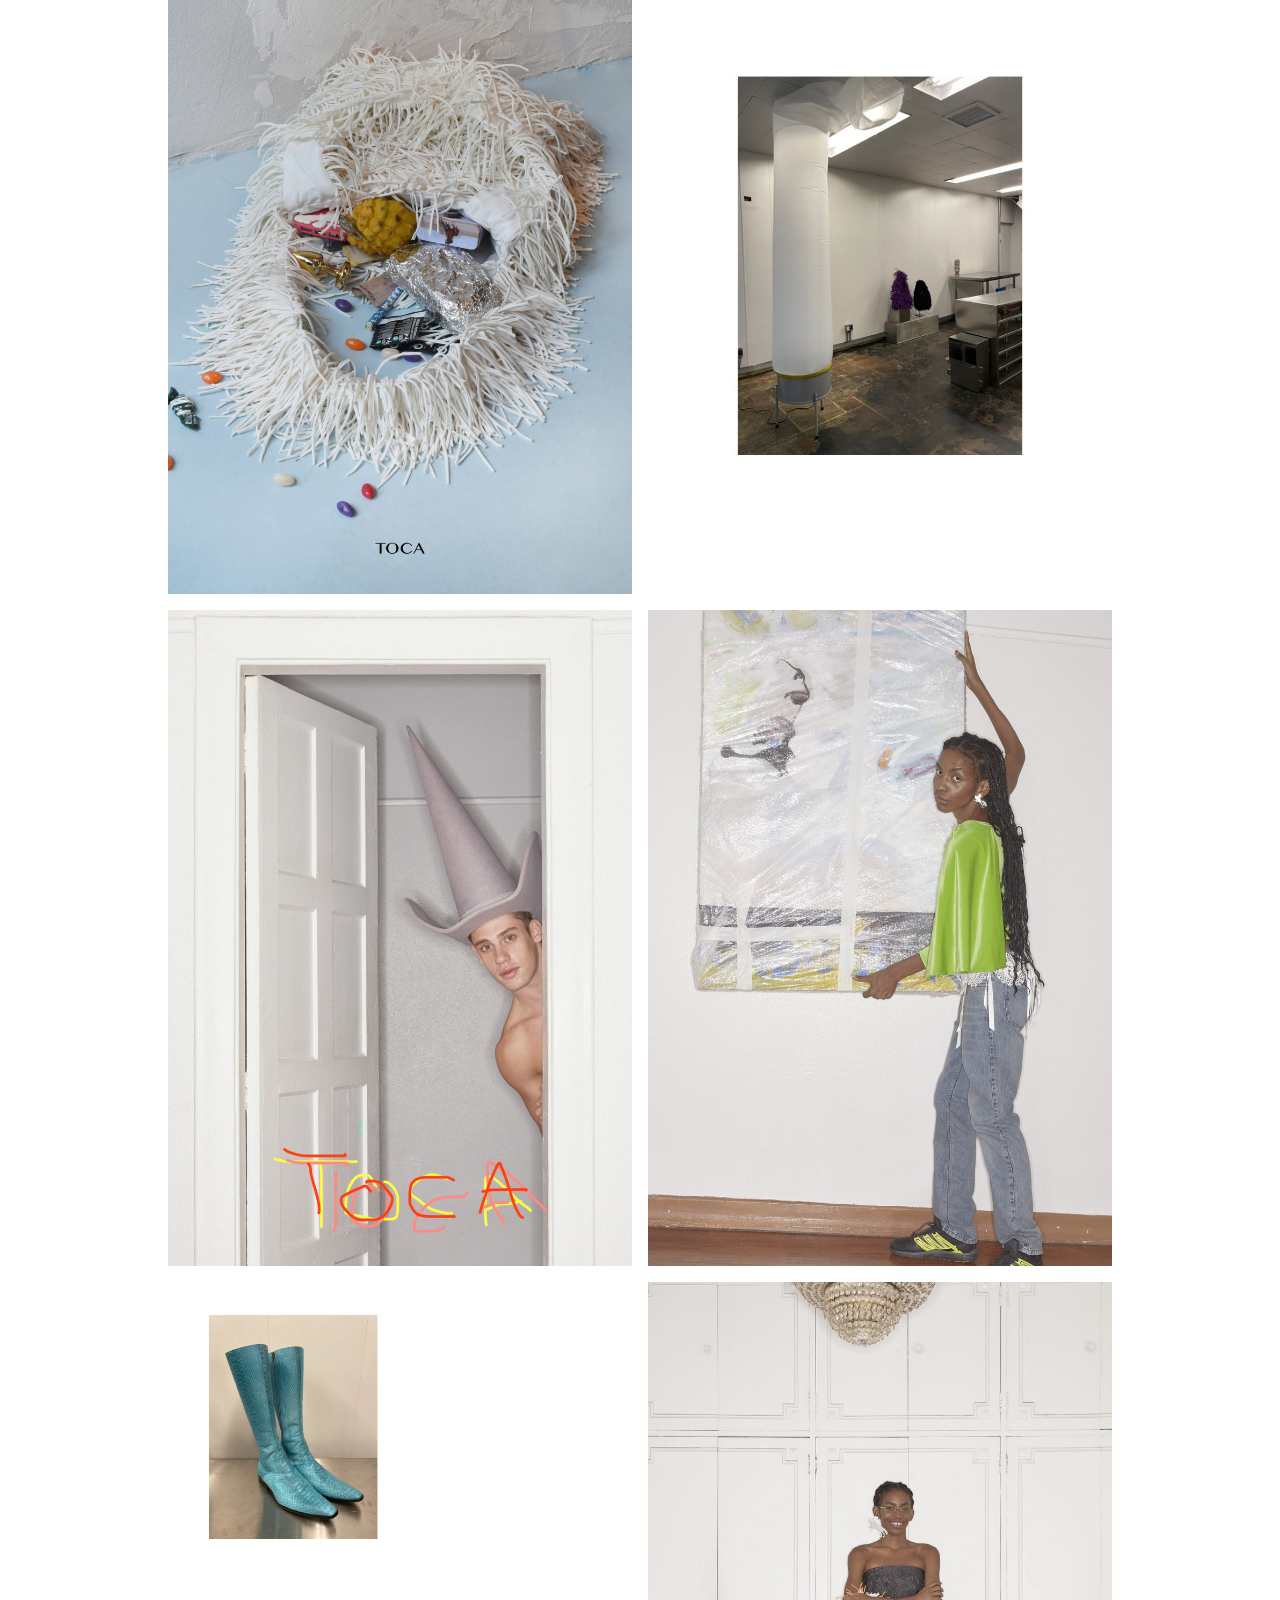
==== commit dcf5cd5a: "Add files via upload" ====
--- a/index.html
+++ b/index.html
@@ -1,11 +1,27 @@
-<!doctype html><html lang="en"><head><meta charset="utf-8"><meta name="viewport" content="width=device-width,initial-scale=1"><title>TOCA — Amadeus Galileu</title><link rel="stylesheet" href="style.css"></head>
- <body><iframe
-  title="Sacrifice - London After Midnight"
-  style="border:0;width:100%;height:42px;"
-  src="https://bandcamp.com/EmbeddedPlayer/album=3068231352/size=small/bgcol=ffffff/linkcol=0687f5/track=3417759935/transparent=true/"
-  loading="lazy">
-</iframe>
- <header><a class="brand" href="#top" aria-label="TOCA home"><img src="toca-logo.png" alt="TOCA"></a><nav aria-label="View modes"><button class="tab active" id="editorialTab" aria-selected="true">EDITORIAL</button><button class="tab" id="overviewTab" aria-selected="false">OVERVIEW</button></nav></header><main id="top"><div id="editorial" class="view" aria-label="Editorial portfolio"></div><div id="overview" class="view" hidden aria-label="Overview of all pages"></div></main><footer>TOCA <span>AMADEUS GALILEU</span></footer><audio id="music" loop preload="none"></audio><dialog id="musicDialog" aria-label="Music options"><form method="dialog"><button class="close" aria-label="Close">×</button></form><h2>Soundtrack</h2><p>London After Midnight — Sacrifice</p><p>Listen through the official release, or use a licensed audio file for playback on this site.</p><a href="https://www.youtube.com/watch?v=sWcyxztky0g" target="_blank" rel="noopener noreferrer">OPEN OFFICIAL VIDEO ↗</a><p class="music-note">The video opens in a separate tab. To enable in-site playback, add a licensed file named <code>music.mp3</code> beside index.html.</p></dialog><script src="script.js"></script>
-
-
-</body></html>
+<!doctype html>
+<html lang="en">
+<head>
+  <meta charset="utf-8">
+  <meta name="viewport" content="width=device-width, initial-scale=1">
+  <title>TOCA — Amadeus Galileu</title>
+  <link rel="stylesheet" href="style.css?v=20261111b">
+</head>
+<body>
+  <div class="music-player">
+    <iframe title="Sacrifice - London After Midnight" src="https://bandcamp.com/EmbeddedPlayer/album=3068231352/size=small/bgcol=ffffff/linkcol=0687f5/track=3417759935/transparent=true/" loading="lazy" allow="autoplay"></iframe>
+  </div>
+  <header>
+    <a class="brand" href="#top" aria-label="TOCA home"><img src="toca-logo.png" alt="TOCA"></a>
+    <nav aria-label="View modes">
+      <button class="tab active" id="editorialTab" type="button" aria-selected="true">EDITORIAL</button>
+      <button class="tab" id="overviewTab" type="button" aria-selected="false">OVERVIEW</button>
+    </nav>
+  </header>
+  <main id="top">
+    <div id="editorial" class="view" aria-label="Editorial portfolio"></div>
+    <div id="overview" class="view" hidden aria-label="Overview of all pages"></div>
+  </main>
+  <footer>TOCA <span>AMADEUS GALILEU</span></footer>
+  <script src="script.js?v=20261111b"></script>
+</body>
+</html>
--- a/style.css
+++ b/style.css
@@ -1,14 +1,35 @@
 *{box-sizing:border-box}html{scroll-behavior:smooth}body{margin:0;background:#fff;color:#181818;font-family:Arial,Helvetica,sans-serif}header{height:64px;max-width:920px;margin:auto;padding:0 10px;display:flex;align-items:center;justify-content:space-between;gap:14px}.brand img{display:block;width:53px;height:auto}nav{display:flex;gap:24px;align-items:center}button{font:10px Arial,sans-serif;letter-spacing:.11em;color:#555;background:none;border:0;cursor:pointer;padding:10px 0}.tab.active{color:#111;border-bottom:1px solid #111}.controls{min-width:55px;text-align:right}#editorial{width:min(calc(100% - 24px),960px);margin:auto}.spread{display:grid;grid-template-columns:repeat(2,minmax(0,1fr));gap:0}.page{position:relative;min-width:0;padding:.22cm;line-height:0}.page img{display:block;width:100%;height:auto;object-fit:contain}.overlay{position:absolute;left:.22cm;right:.22cm;bottom:.22cm;max-height:75%;overflow:auto;transform:translateY(102%);transition:transform .5s ease;background:rgba(255,255,255,.87);padding:20px;font:14px/1.55 Georgia,serif;line-height:1.55;pointer-events:none}.page.has-note{overflow:hidden;cursor:pointer}.page.has-note:hover .overlay,.page.has-note.open .overlay,.page.has-note:focus .overlay{transform:translateY(0)}#overview{width:min(calc(100% - 24px),1100px);margin:18px auto 40px}.overview-grid{display:grid;grid-template-columns:repeat(7,minmax(0,1fr));gap:7px}.thumb{display:block;min-width:0;border:0;background:#fff;padding:0;cursor:pointer;position:relative}.thumb img{display:block;width:100%;height:auto;aspect-ratio:1;object-fit:contain}.thumb span{display:block;text-align:center;color:#777;font:9px Arial,sans-serif;padding:5px 0}.thumb:hover img,.thumb:focus-visible img{outline:1px solid #555;outline-offset:2px}footer{max-width:920px;margin:0 auto;padding:40px 12px;display:flex;justify-content:space-between;font:11px Georgia,serif}footer span{font:10px Arial,sans-serif;letter-spacing:.1em}[hidden]{display:none!important}@media(max-width:850px){.overview-grid{grid-template-columns:repeat(5,minmax(0,1fr))}}@media(max-width:550px){header{height:54px;padding:0 10px}nav{gap:12px}button{font-size:9px}.brand img{width:45px}#editorial{width:100%}.page{padding:.20cm}.overlay{left:.20cm;right:.20cm;bottom:.20cm;padding:10px;font-size:11px}.overview-grid{grid-template-columns:repeat(3,minmax(0,1fr));gap:5px}footer{padding:25px 10px}}
 
-/* Music options, displayed only when no licensed local audio is available. */
 
-iframe[src*="bandcamp.com/EmbeddedPlayer"] {
+/* Music sits in the document flow, never over the portfolio. */
+.music-player {
+  position: static !important;
+  display: block;
+  width: min(calc(100% - 24px), 920px);
+  margin: 24px auto 88px;
+  padding: 0;
+}
+.music-player iframe {
+  position: static !important;
+  display: block;
+  width: 100%;
+  height: 42px;
+  border: 0;
+}
+/* Back control only appears after a thumbnail was opened. */
+.back-to-overview {
   position: fixed;
-  top: 10px;
-  right: 20px;
-  width: 250px;
-  height: 42px;
-  z-index: 9999;
-  border: none;
+  bottom: max(18px, env(safe-area-inset-bottom));
+  left: 18px;
+  z-index: 50;
+  background: #fff;
+  border: 1px solid #999;
+  padding: 12px 15px;
+  font: 10px Arial, sans-serif;
+  letter-spacing: .1em;
+  box-shadow: 0 2px 12px #0001;
 }
-dialog{border:1px solid #d8d8d8;background:white;color:#222;max-width:min(440px,calc(100% - 32px));padding:28px 32px;box-shadow:0 12px 50px #0002;font:13px/1.6 Arial,sans-serif}dialog::backdrop{background:#0005}dialog h2{font:16px Georgia,serif;margin:0 0 14px}dialog p{margin:8px 0 14px}dialog a{color:#111;letter-spacing:.08em;font-size:11px;text-decoration:underline}dialog .music-note{font-size:11px;color:#777;margin-top:24px}dialog form{float:right}dialog .close{font-size:24px;padding:0;line-height:1}
+@media(max-width:550px) {
+  .music-player { width: calc(100% - 20px); margin: 18px auto 72px; }
+  .back-to-overview { left: 10px; bottom: max(12px, env(safe-area-inset-bottom)); }
+}
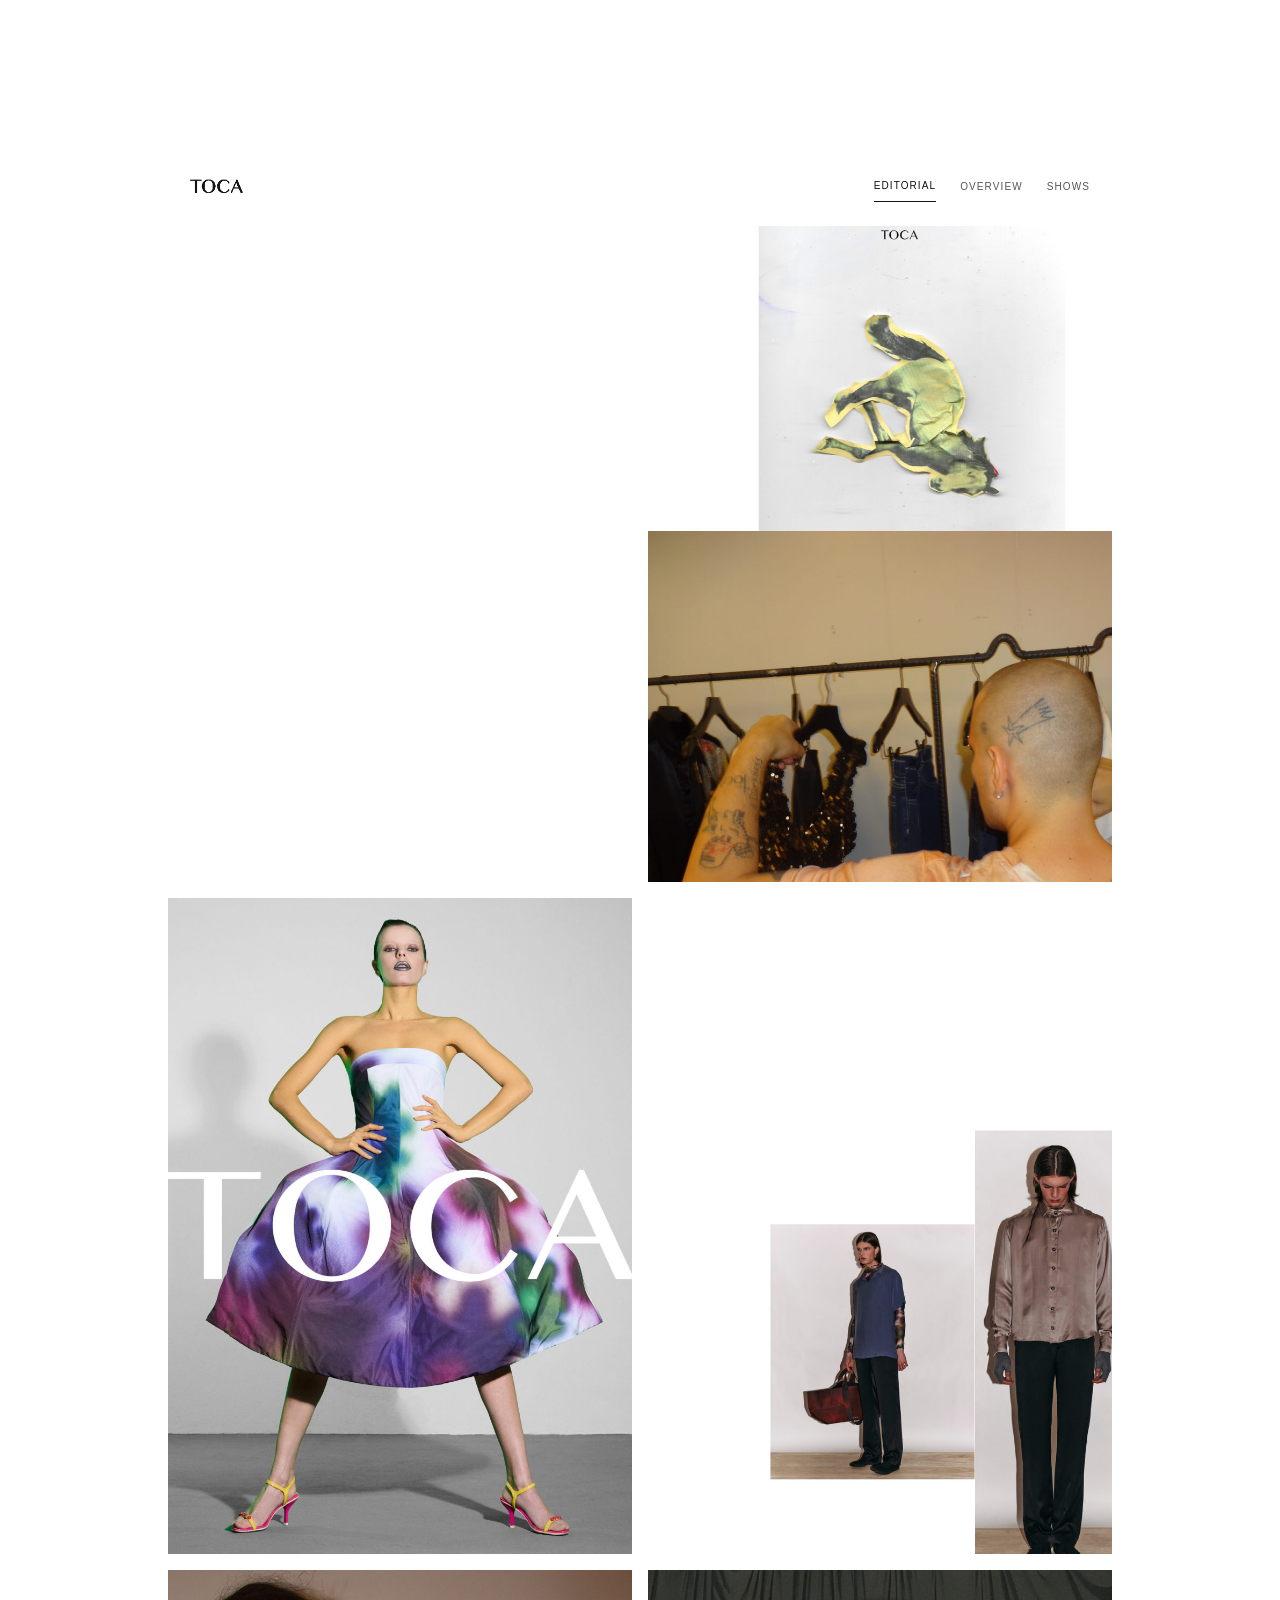
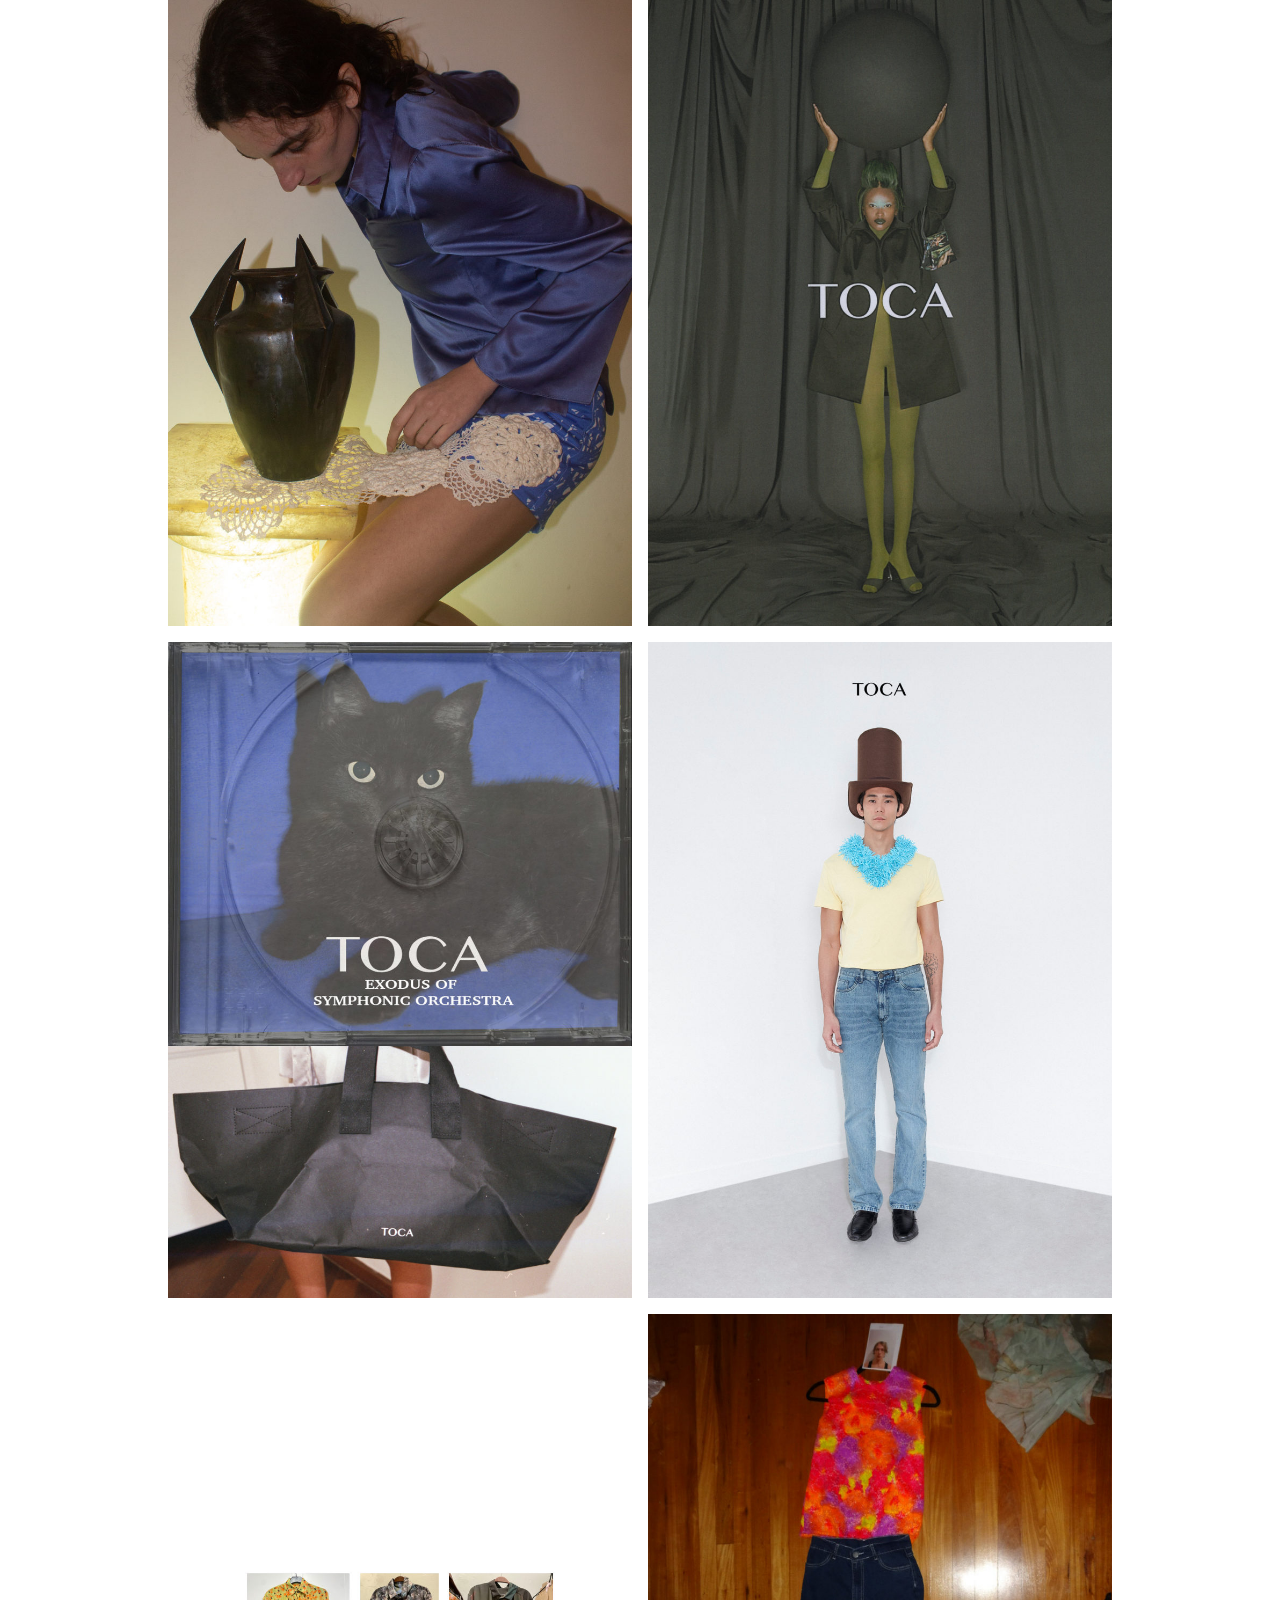
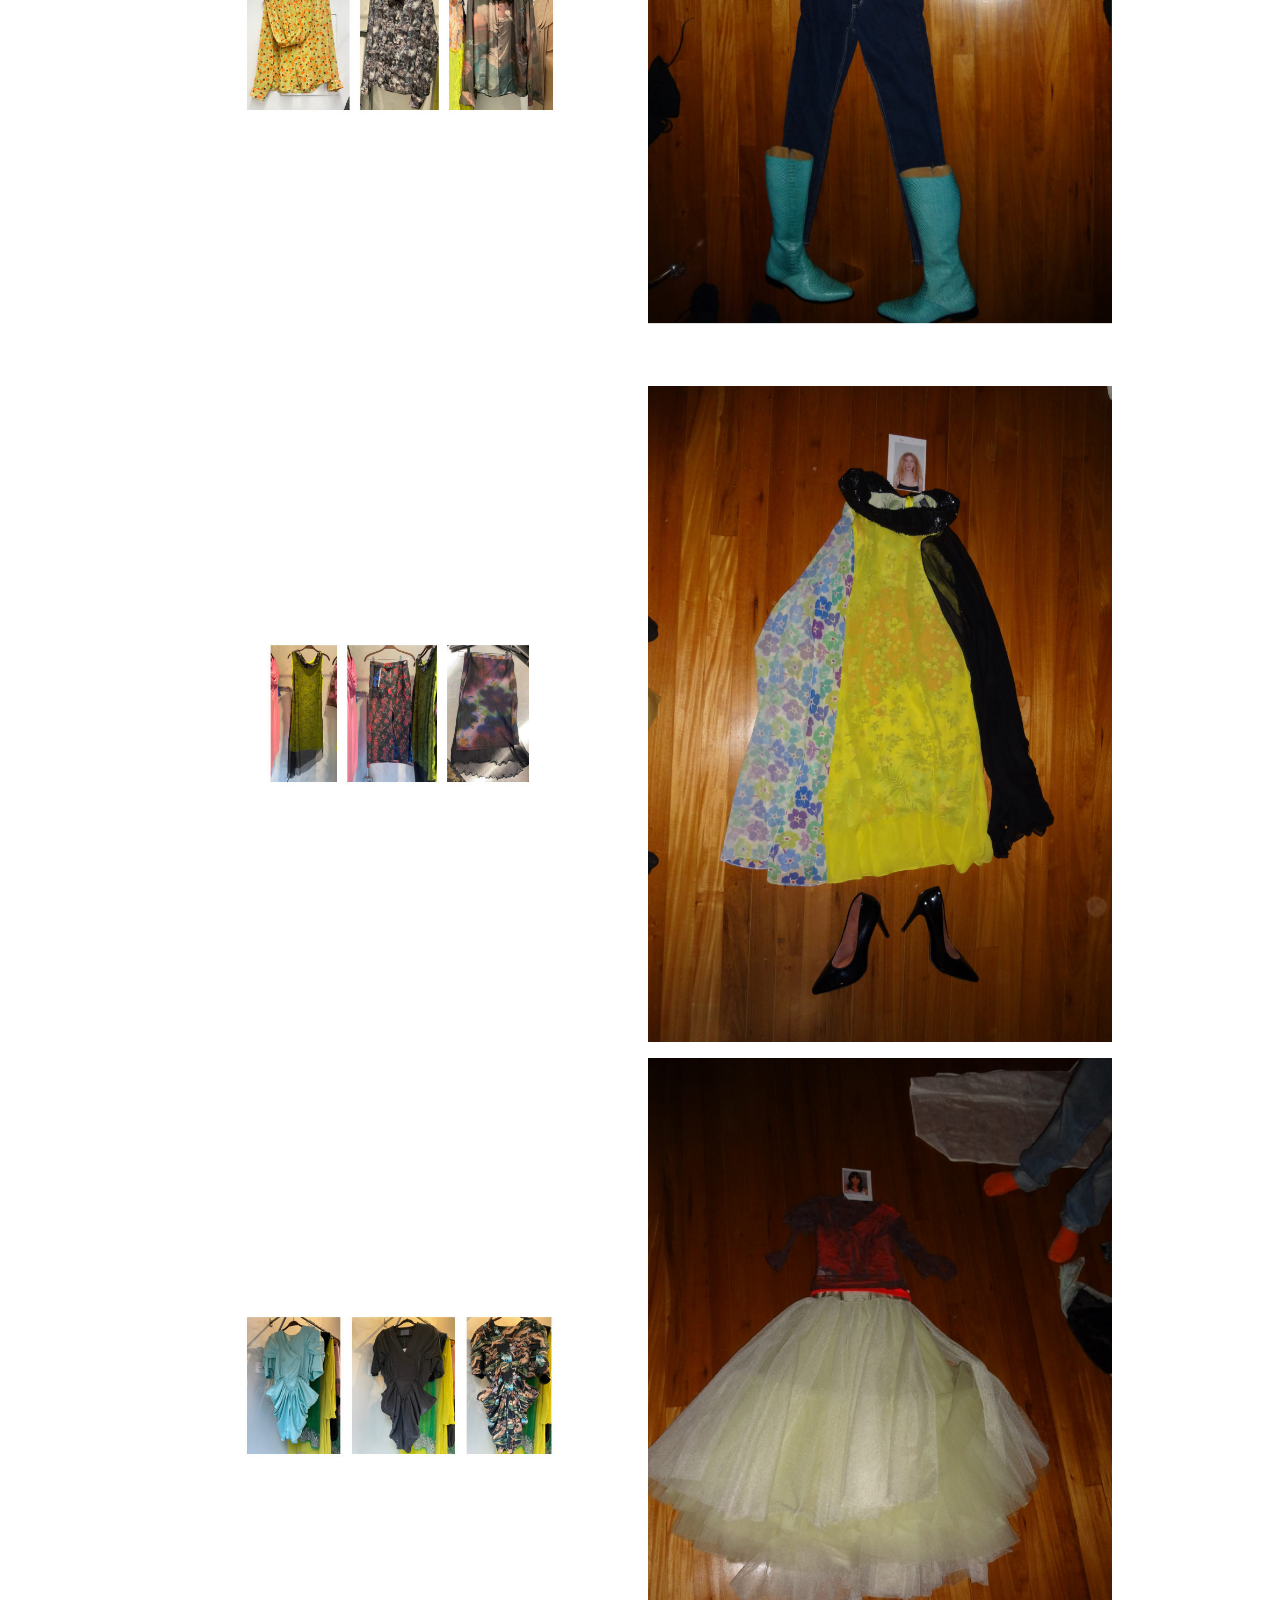
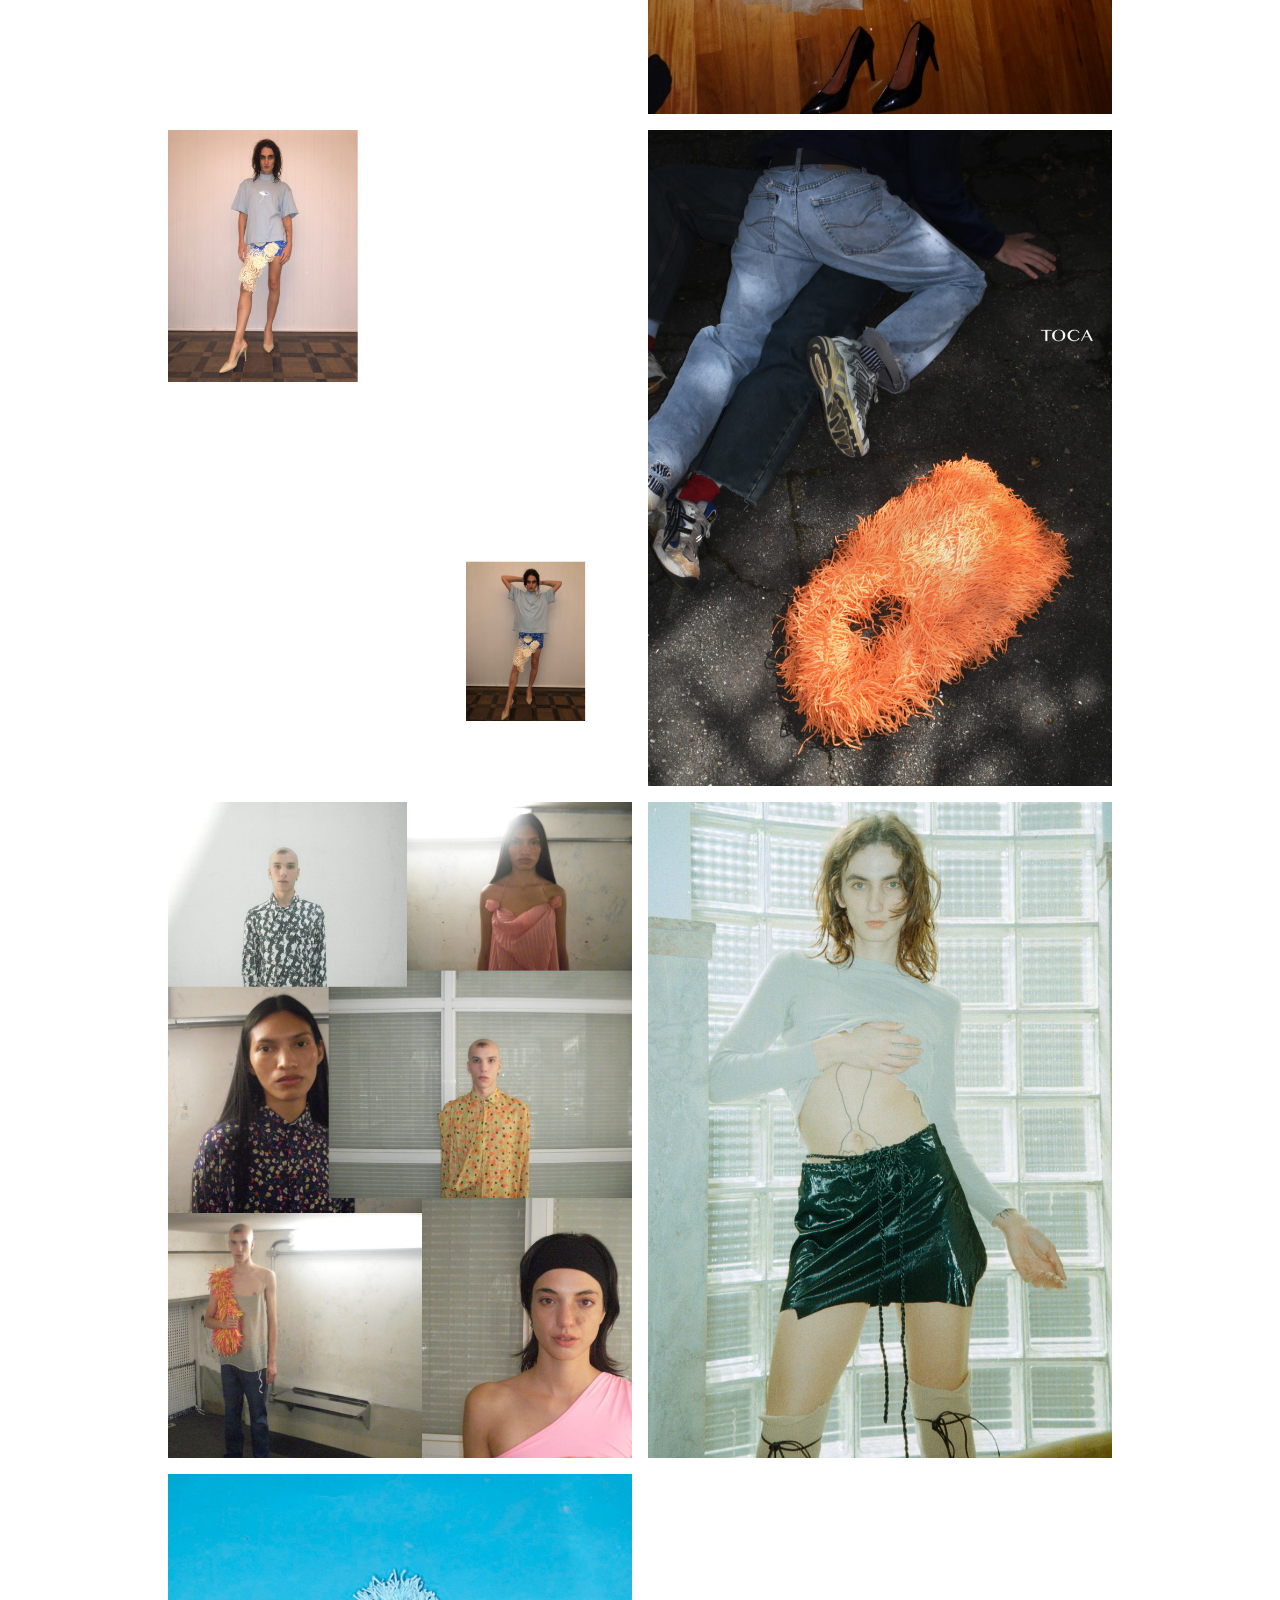
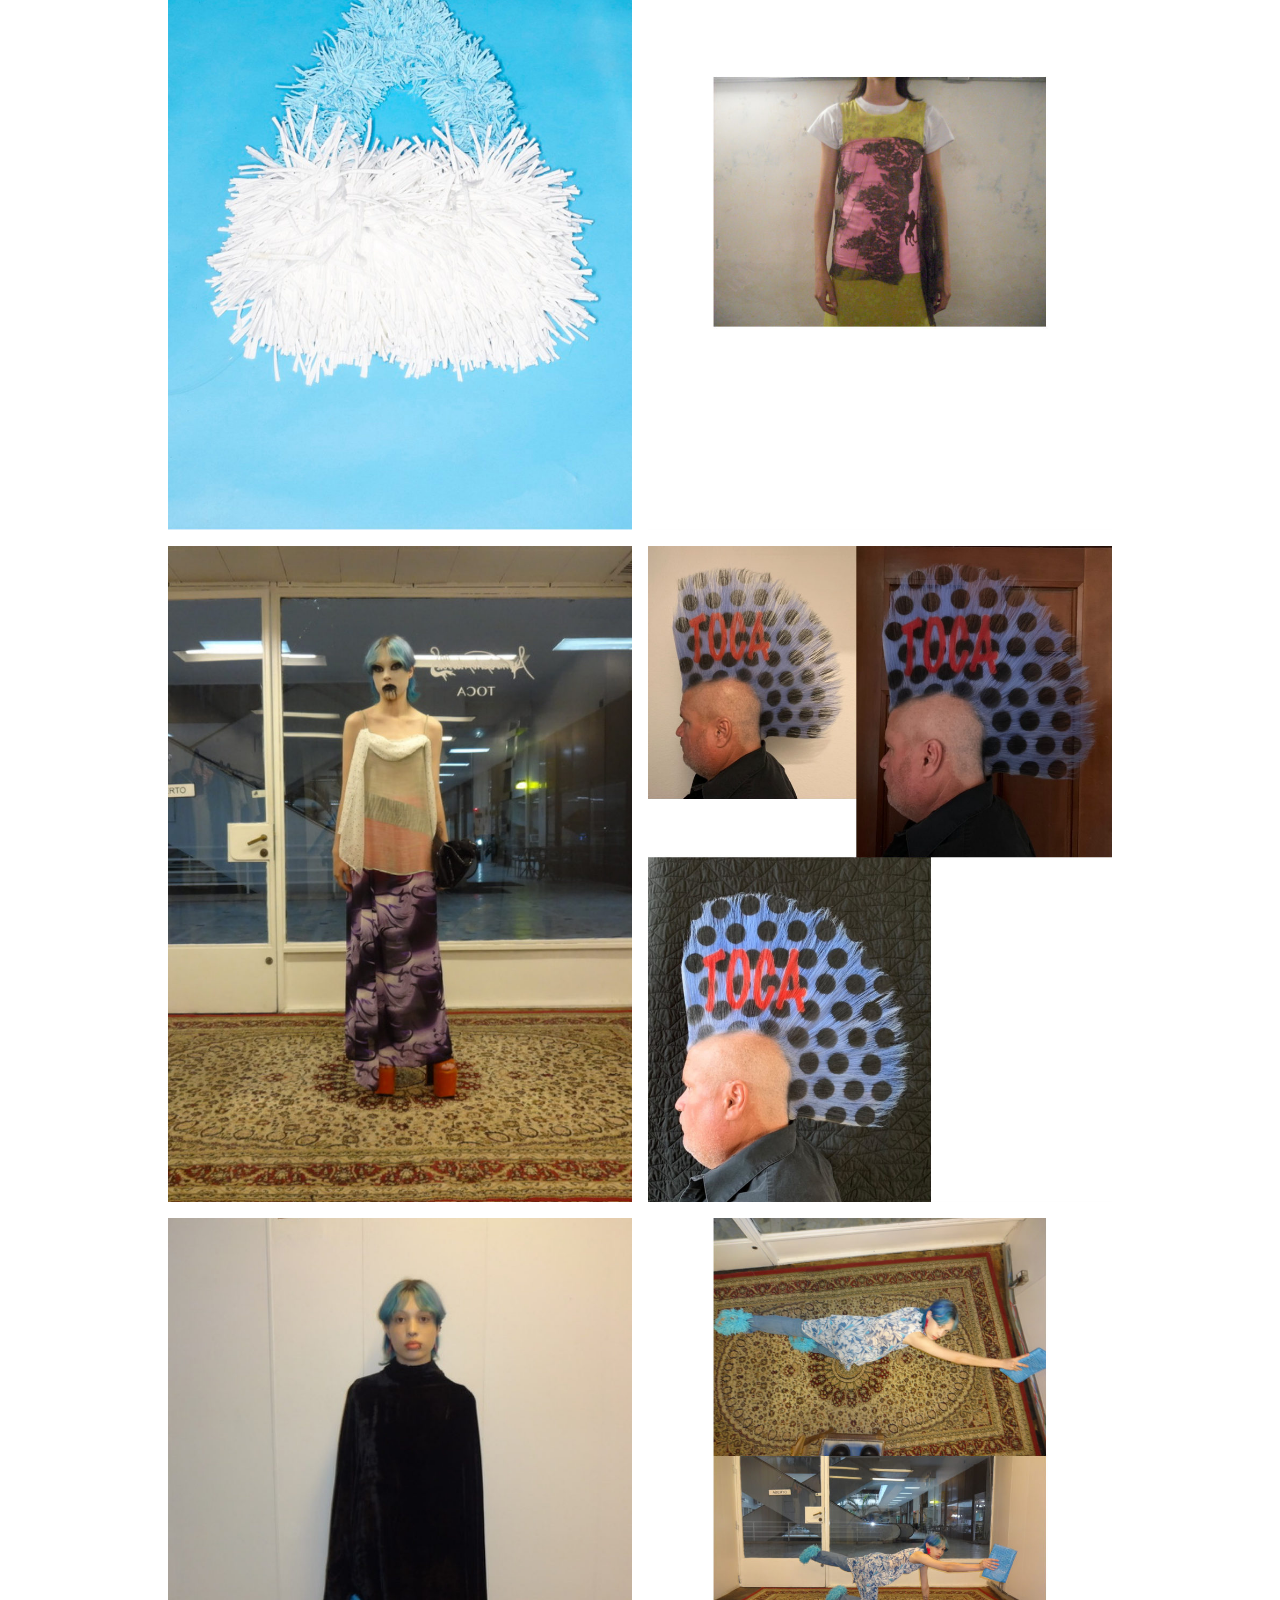
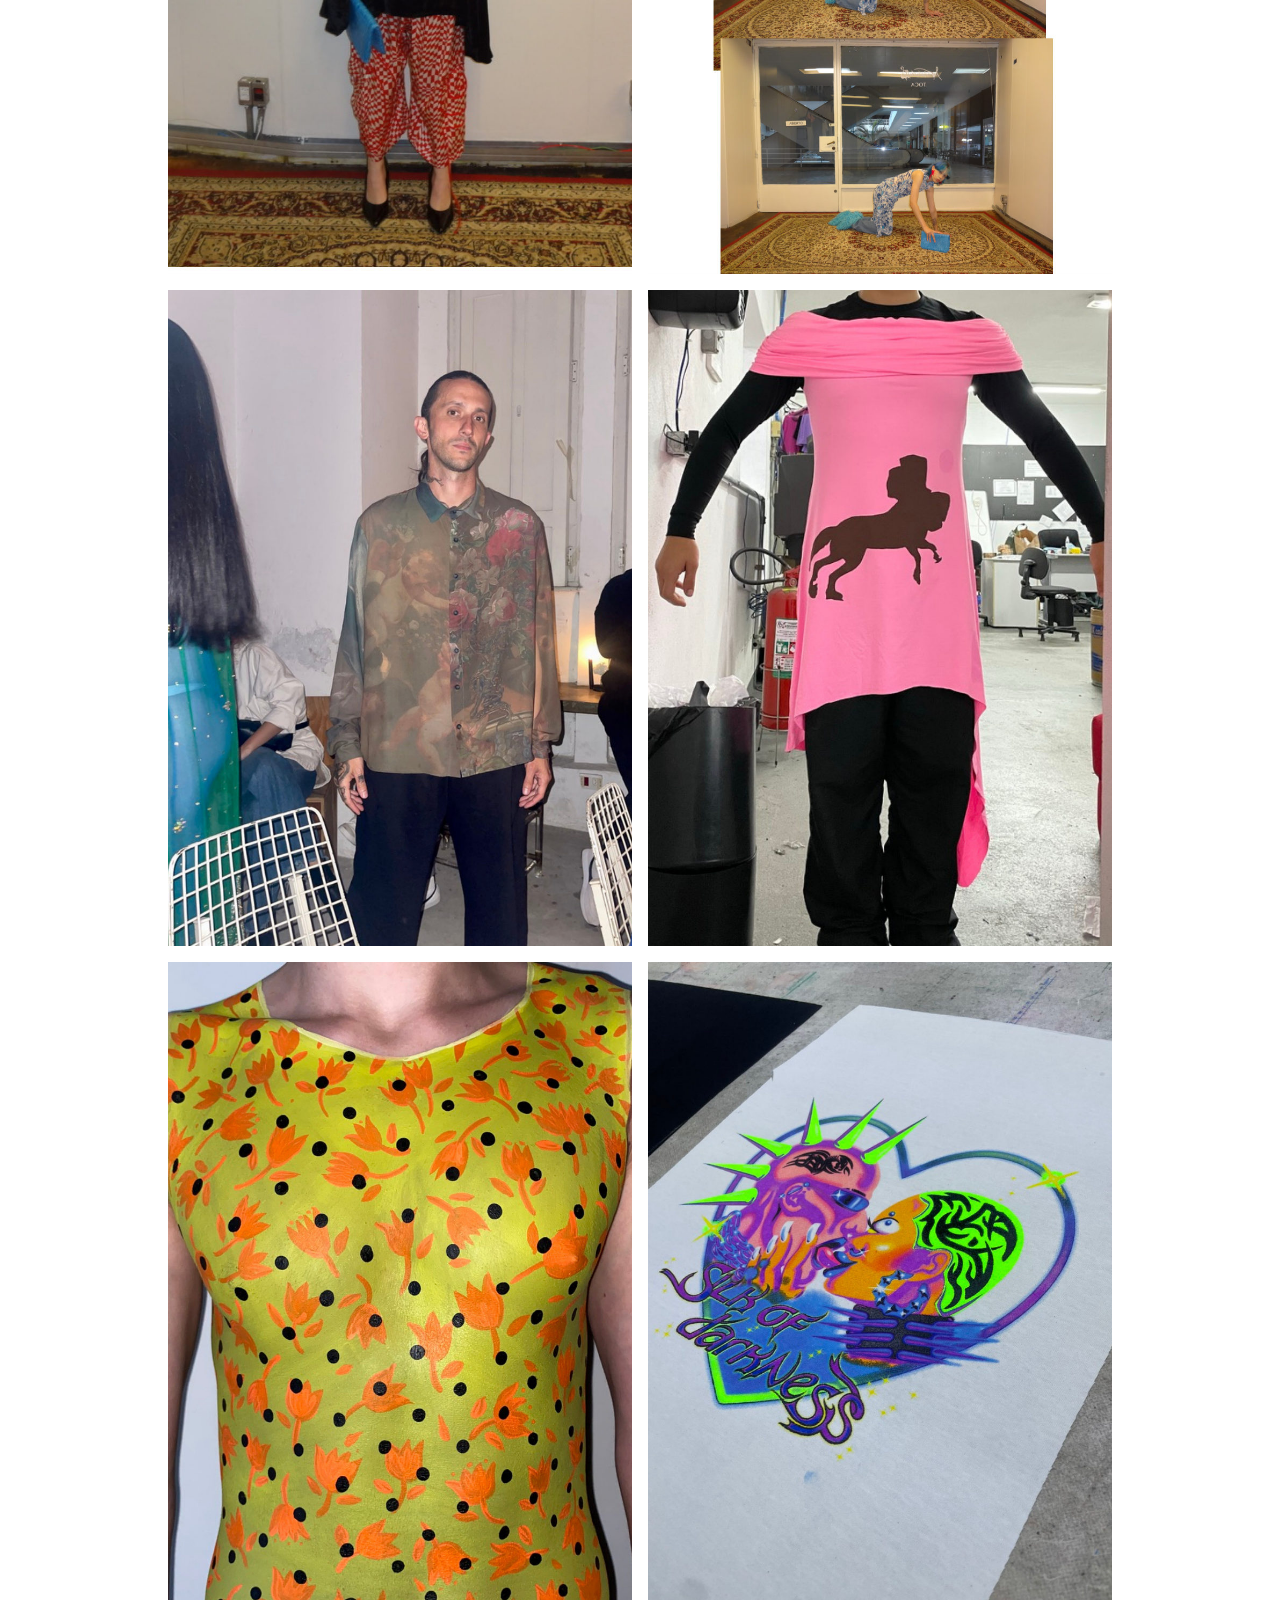
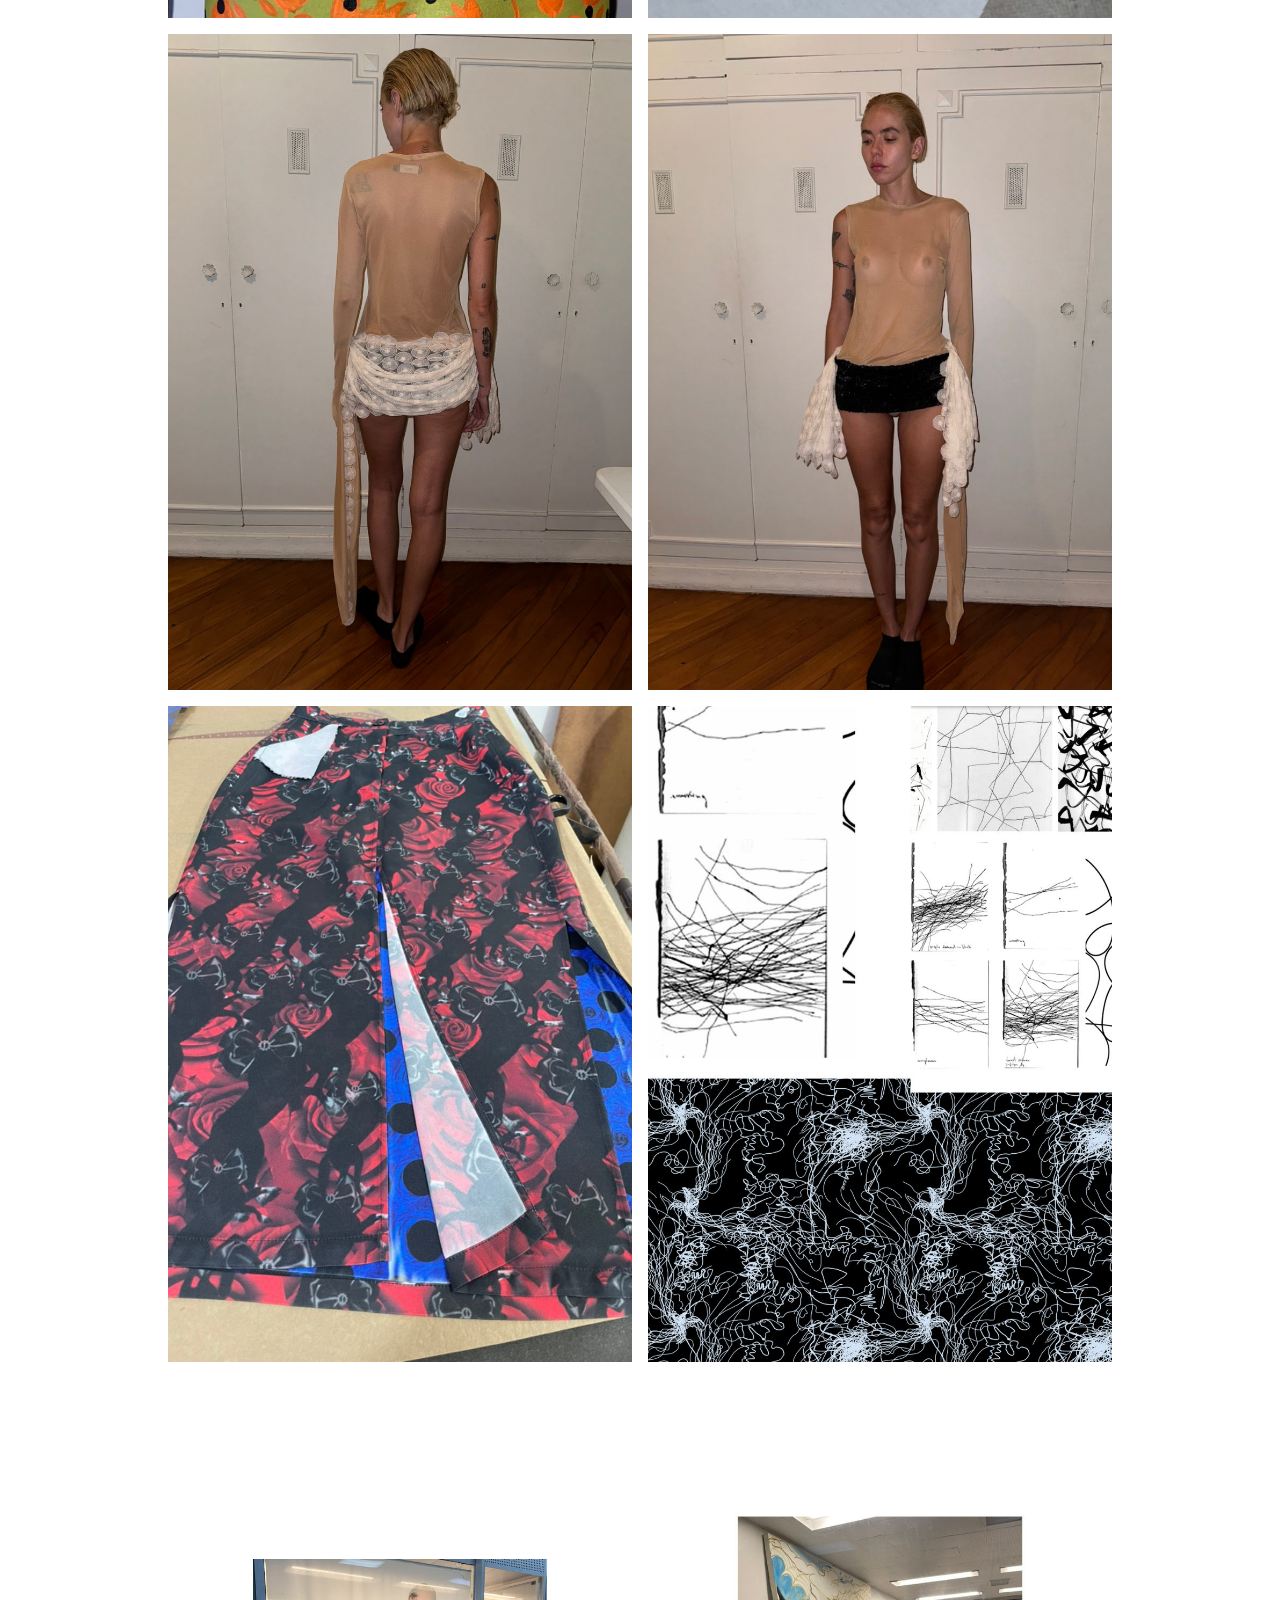
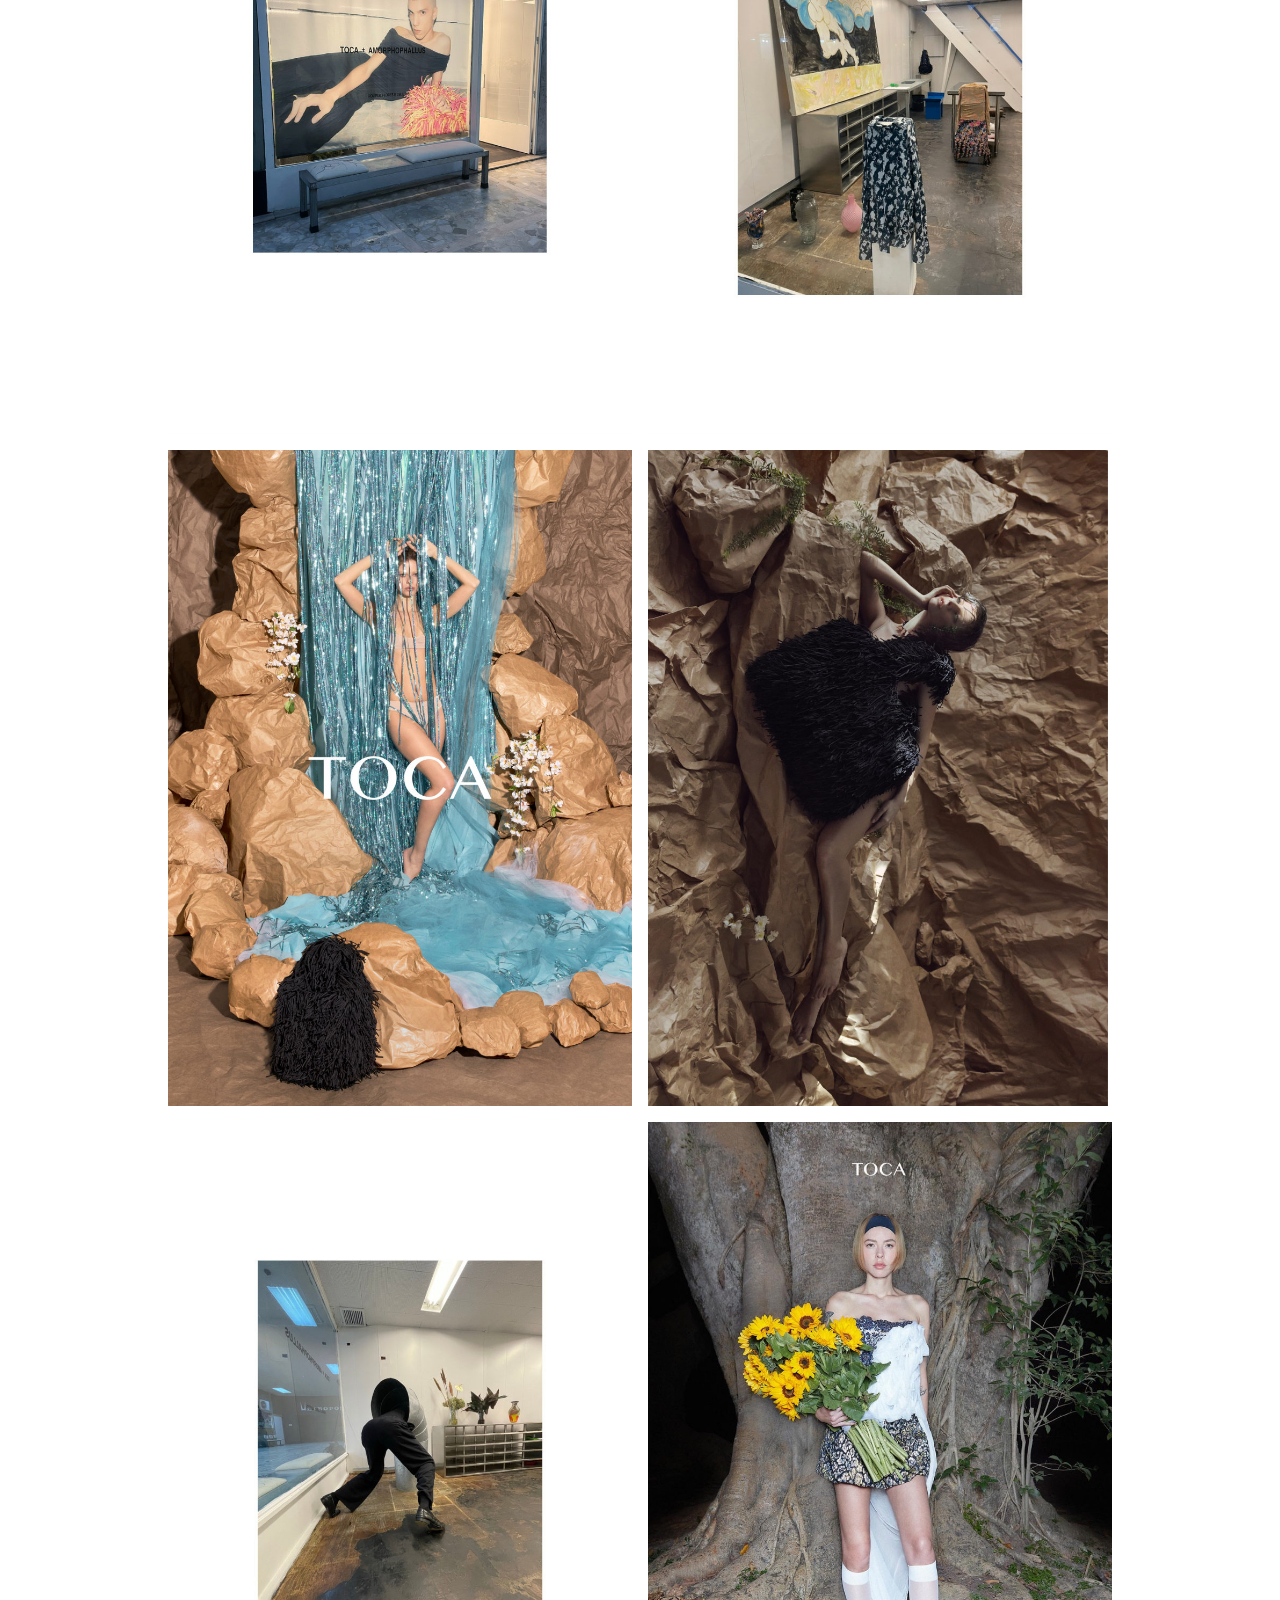
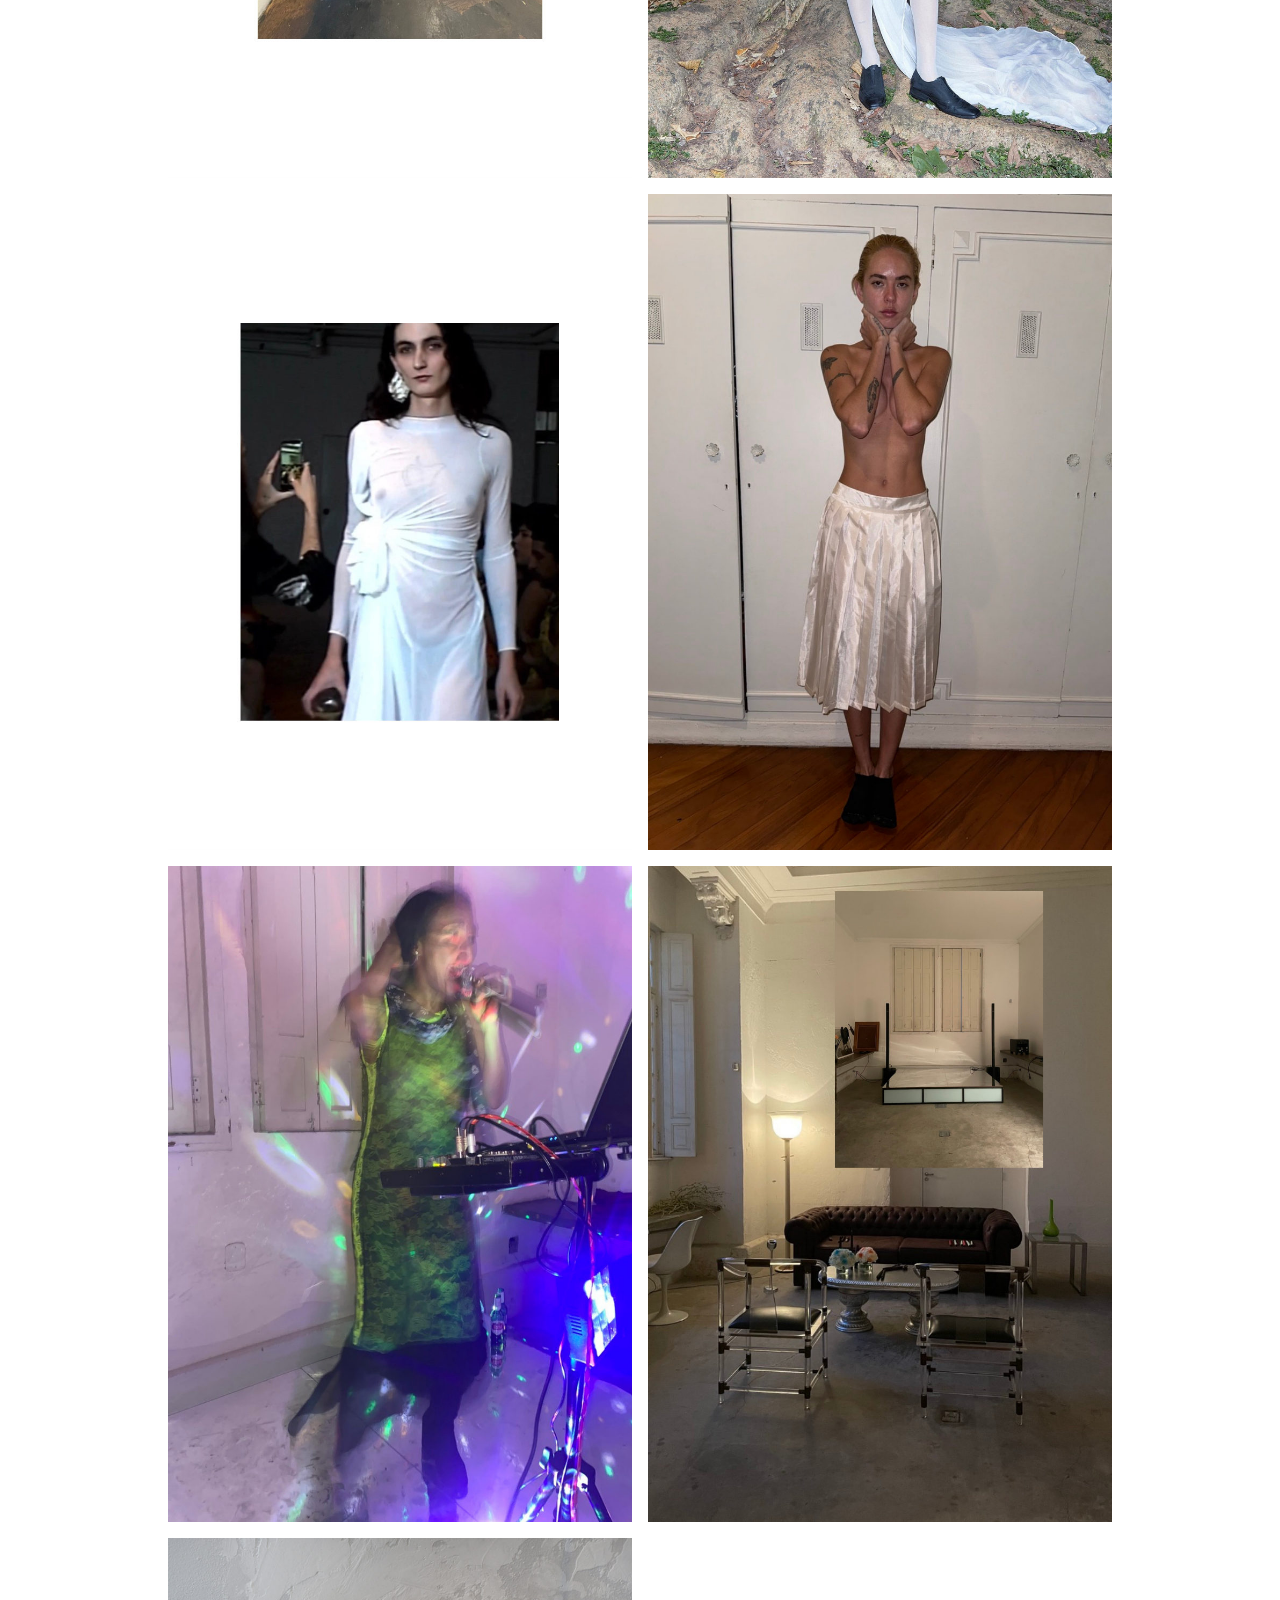
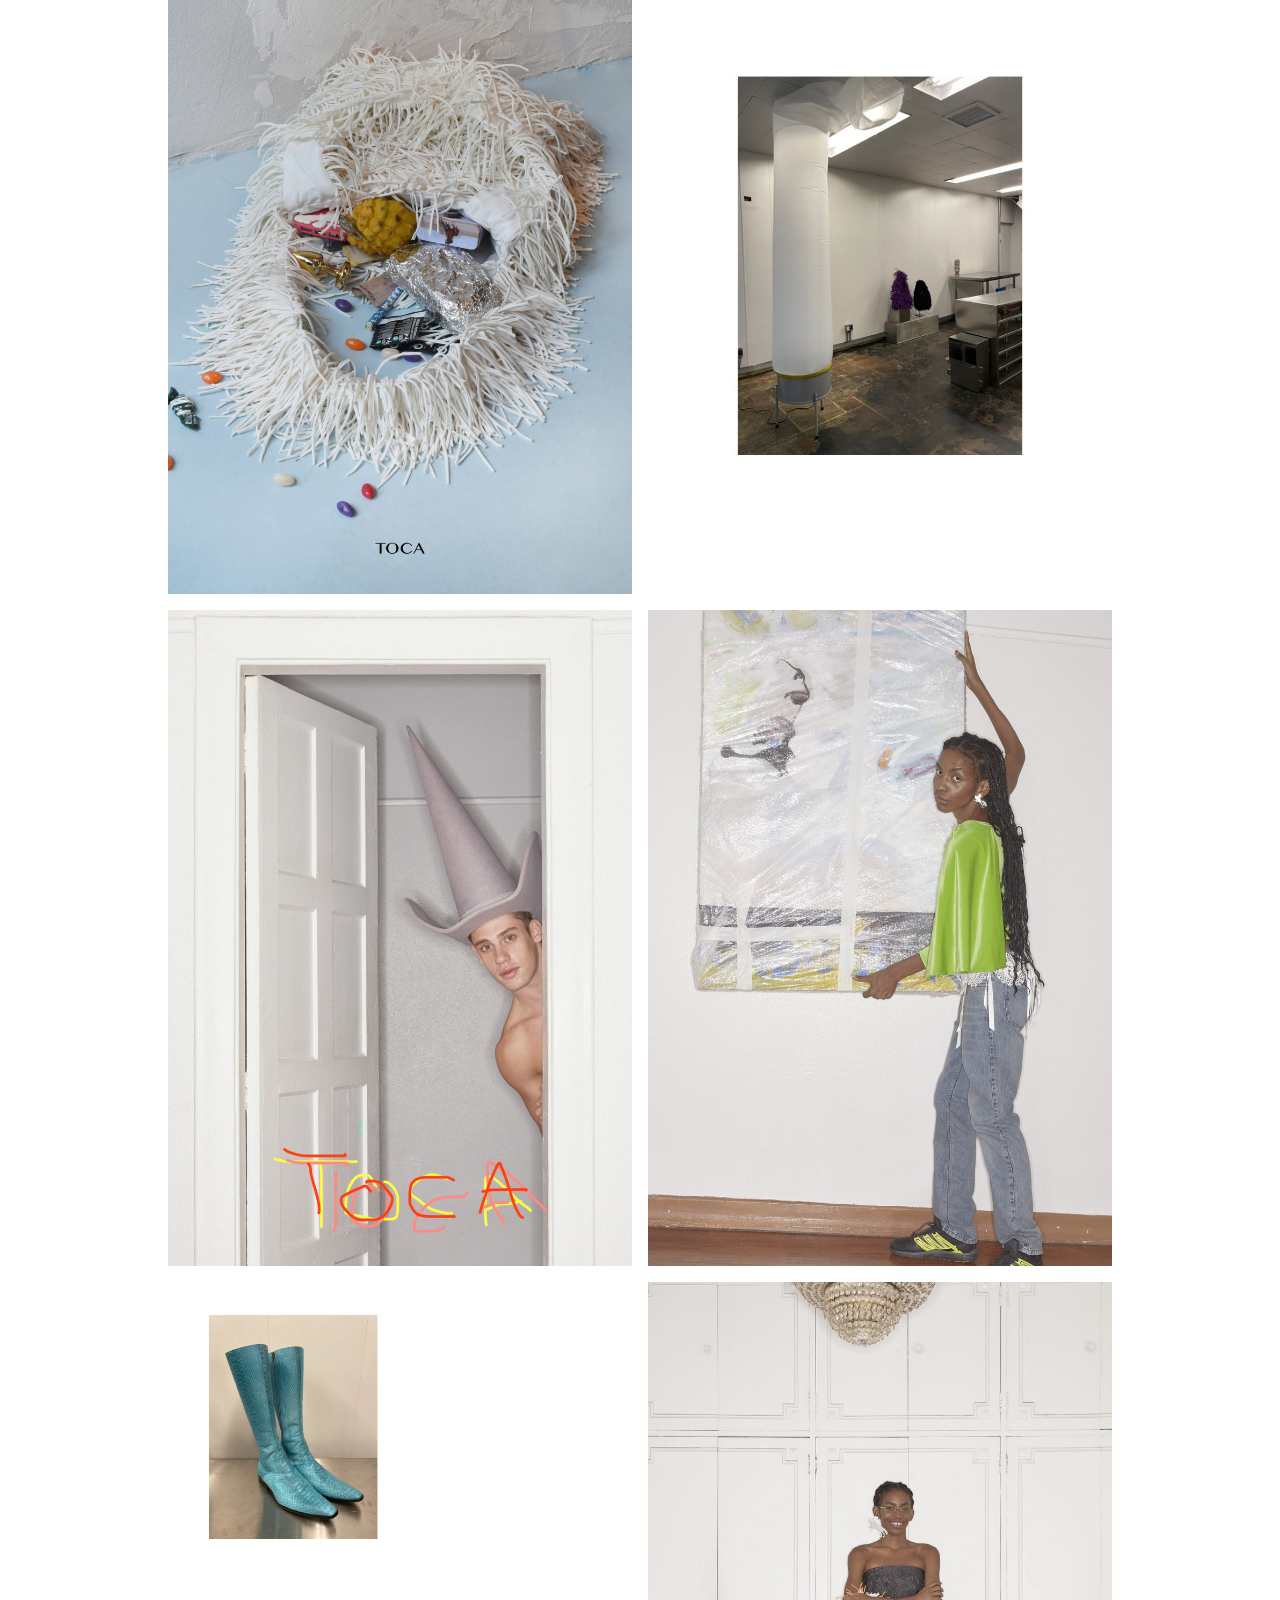
==== commit 146ab0ec: "Add files via upload" ====
--- a/index.html
+++ b/index.html
@@ -15,13 +15,20 @@
     <nav aria-label="View modes">
       <button class="tab active" id="editorialTab" type="button" aria-selected="true">EDITORIAL</button>
       <button class="tab" id="overviewTab" type="button" aria-selected="false">OVERVIEW</button>
+      <button class="tab" id="showsTab" type="button" aria-selected="false">SHOWS</button>
     </nav>
   </header>
   <main id="top">
     <div id="editorial" class="view" aria-label="Editorial portfolio"></div>
     <div id="overview" class="view" hidden aria-label="Overview of all pages"></div>
+    <section id="shows" class="view" hidden aria-label="Fashion shows">
+      
+      <section class="show-section"><div class="shows-player"><button type="button" id="carmenPlay" aria-label="Play Carmen">PLAY</button><span>GEORGES BIZET — CARMEN</span><audio id="carmenAudio" preload="none" loop src="TOCA_2020_Carmen_3_camadas.mp3"></audio></div><div class="shows-grid" id="show2020"></div><div class="shows-video" id="video2020"></div></section>
+      <section class="show-section"><div class="shows-grid" id="show2025"></div><div class="shows-video" id="video2025"></div></section>
+    </section>
   </main>
   <footer>TOCA <span>AMADEUS GALILEU</span></footer>
   <script src="script.js?v=20261111b"></script>
+  <script src="shows.js?v=20261117b"></script>
 </body>
 </html>
--- a/style.css
+++ b/style.css
@@ -33,3 +33,8 @@
   .music-player { width: calc(100% - 20px); margin: 18px auto 72px; }
   .back-to-overview { left: 10px; bottom: max(12px, env(safe-area-inset-bottom)); }
 }
+
+/* SHOWS: preserves the editorial typography, gutters and proportions */
+#shows{width:min(calc(100% - 24px),960px);margin:0 auto 50px}.shows-heading{font:10px Arial,sans-serif;letter-spacing:.11em;margin:22px .22cm 35px}.show-section{margin:0 0 65px}.show-section h2{font:10px Arial,sans-serif;font-weight:400;letter-spacing:.11em;margin:0 .22cm 22px}.shows-grid{display:grid;grid-template-columns:repeat(3,minmax(0,1fr));gap:0}.shows-photo{border:0;background:none;padding:.22cm;cursor:pointer;line-height:0}.shows-photo img{display:block;width:100%;height:auto}.shows-video{padding:.22cm}.shows-video video{display:block;width:100%;height:auto}.shows-player{margin:0 .22cm 28px;display:flex;align-items:center;gap:20px;font:10px Arial,sans-serif;letter-spacing:.11em}.shows-player button{border-bottom:1px solid #111;color:#111}.shows-lightbox{position:fixed;inset:0;z-index:100;background:#fff;display:flex;align-items:center;justify-content:center;padding:48px 18px 24px}.shows-lightbox img{max-width:100%;max-height:calc(100vh - 80px);object-fit:contain}.shows-close{position:absolute;right:22px;top:14px;font-size:11px;color:#111}.shows-empty{padding:20px 8px;color:#999;font:11px Arial,sans-serif}@media(max-width:550px){#shows{width:100%}.shows-photo{padding:.20cm}.shows-heading{margin:18px .20cm 30px}.show-section h2{margin-left:.20cm}.shows-player{margin-left:.20cm;margin-right:.20cm}}
+
+.shows-video-in-grid{grid-column:1/-1;padding:.22cm}.shows-video-in-grid video{width:100%;display:block}
